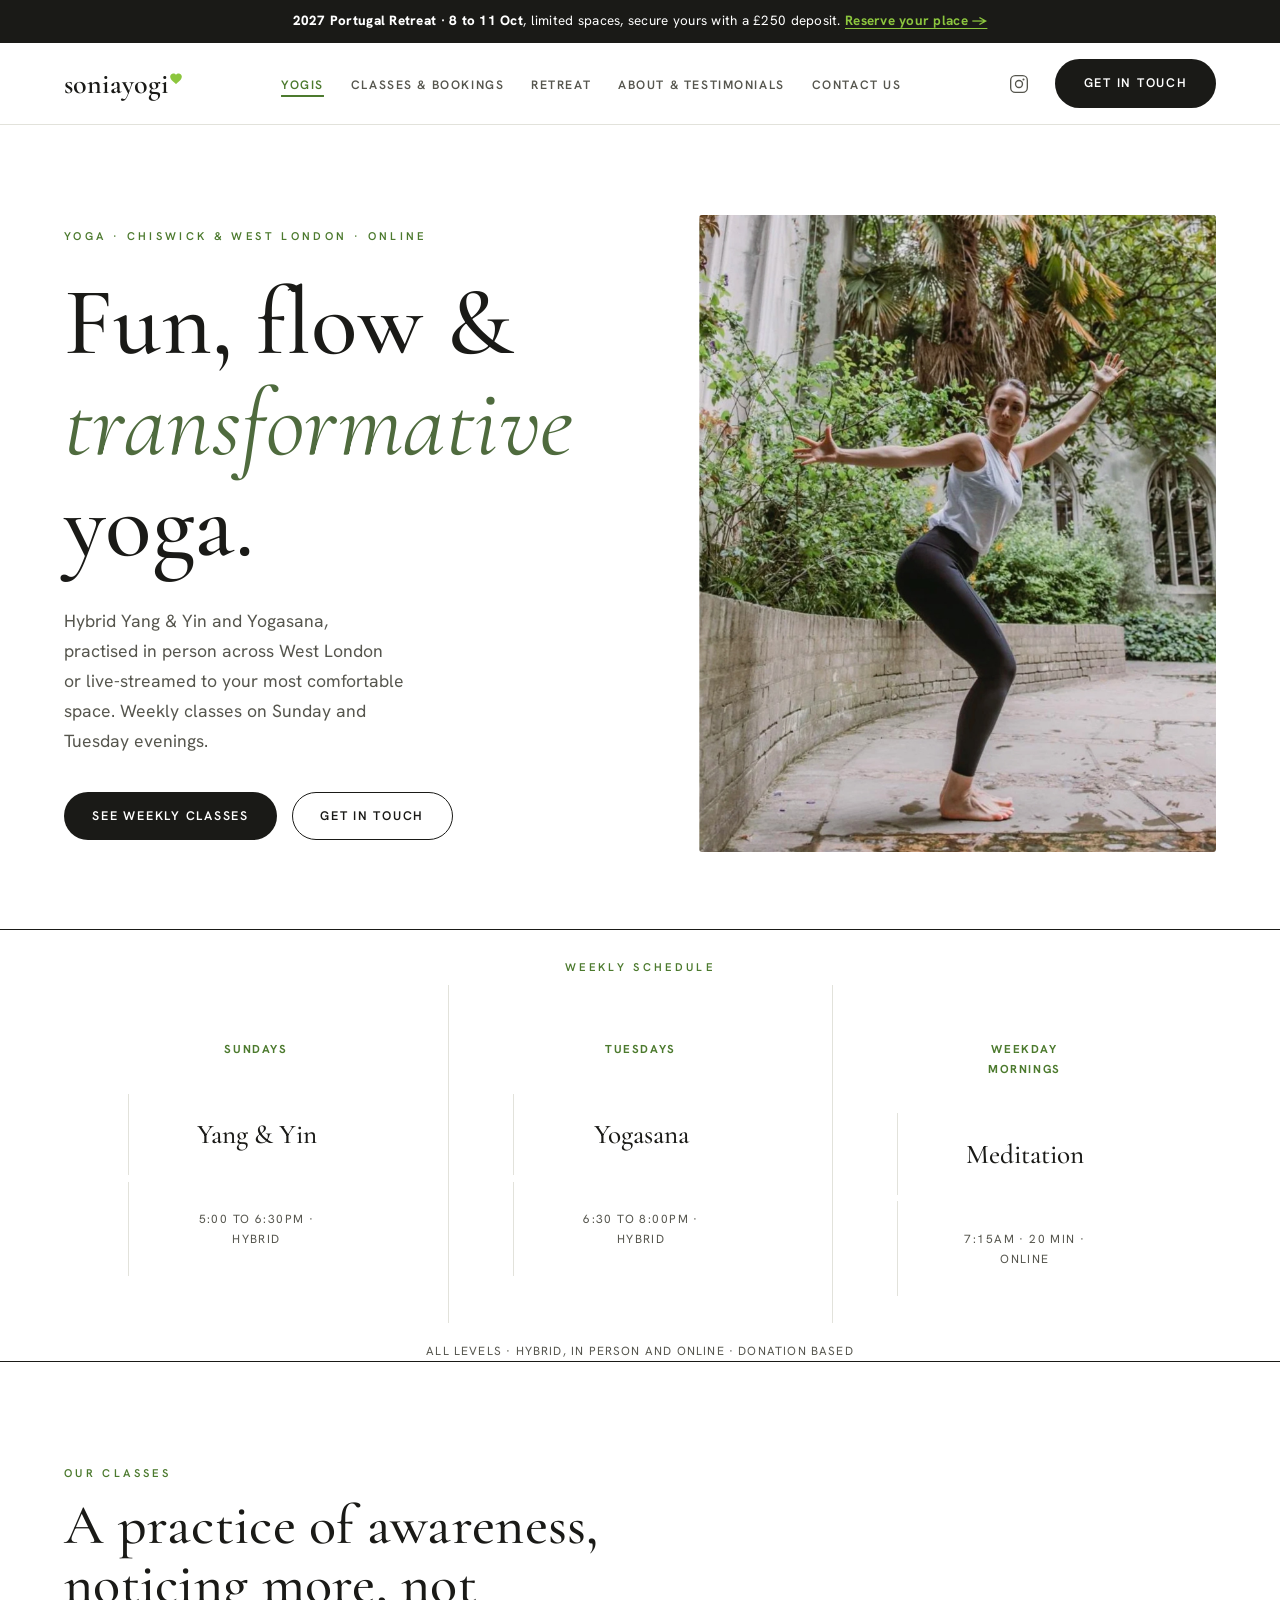
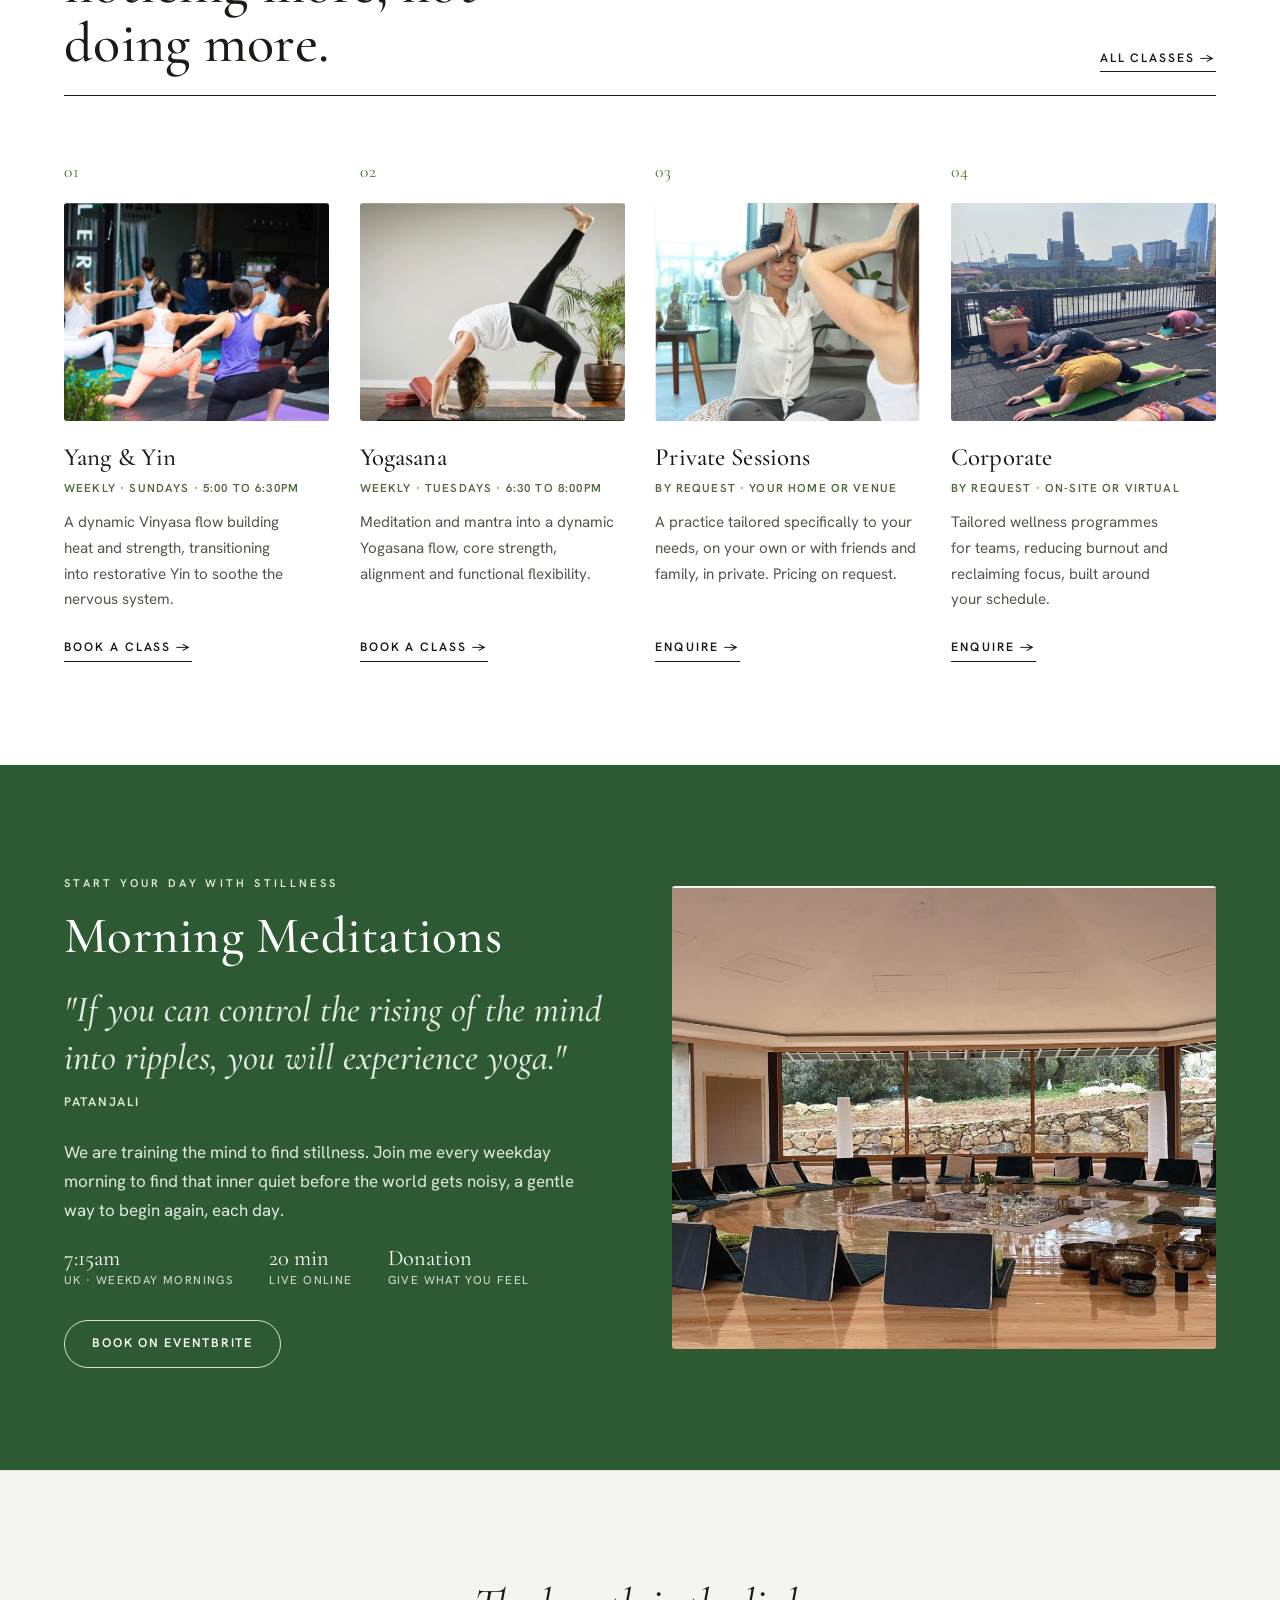
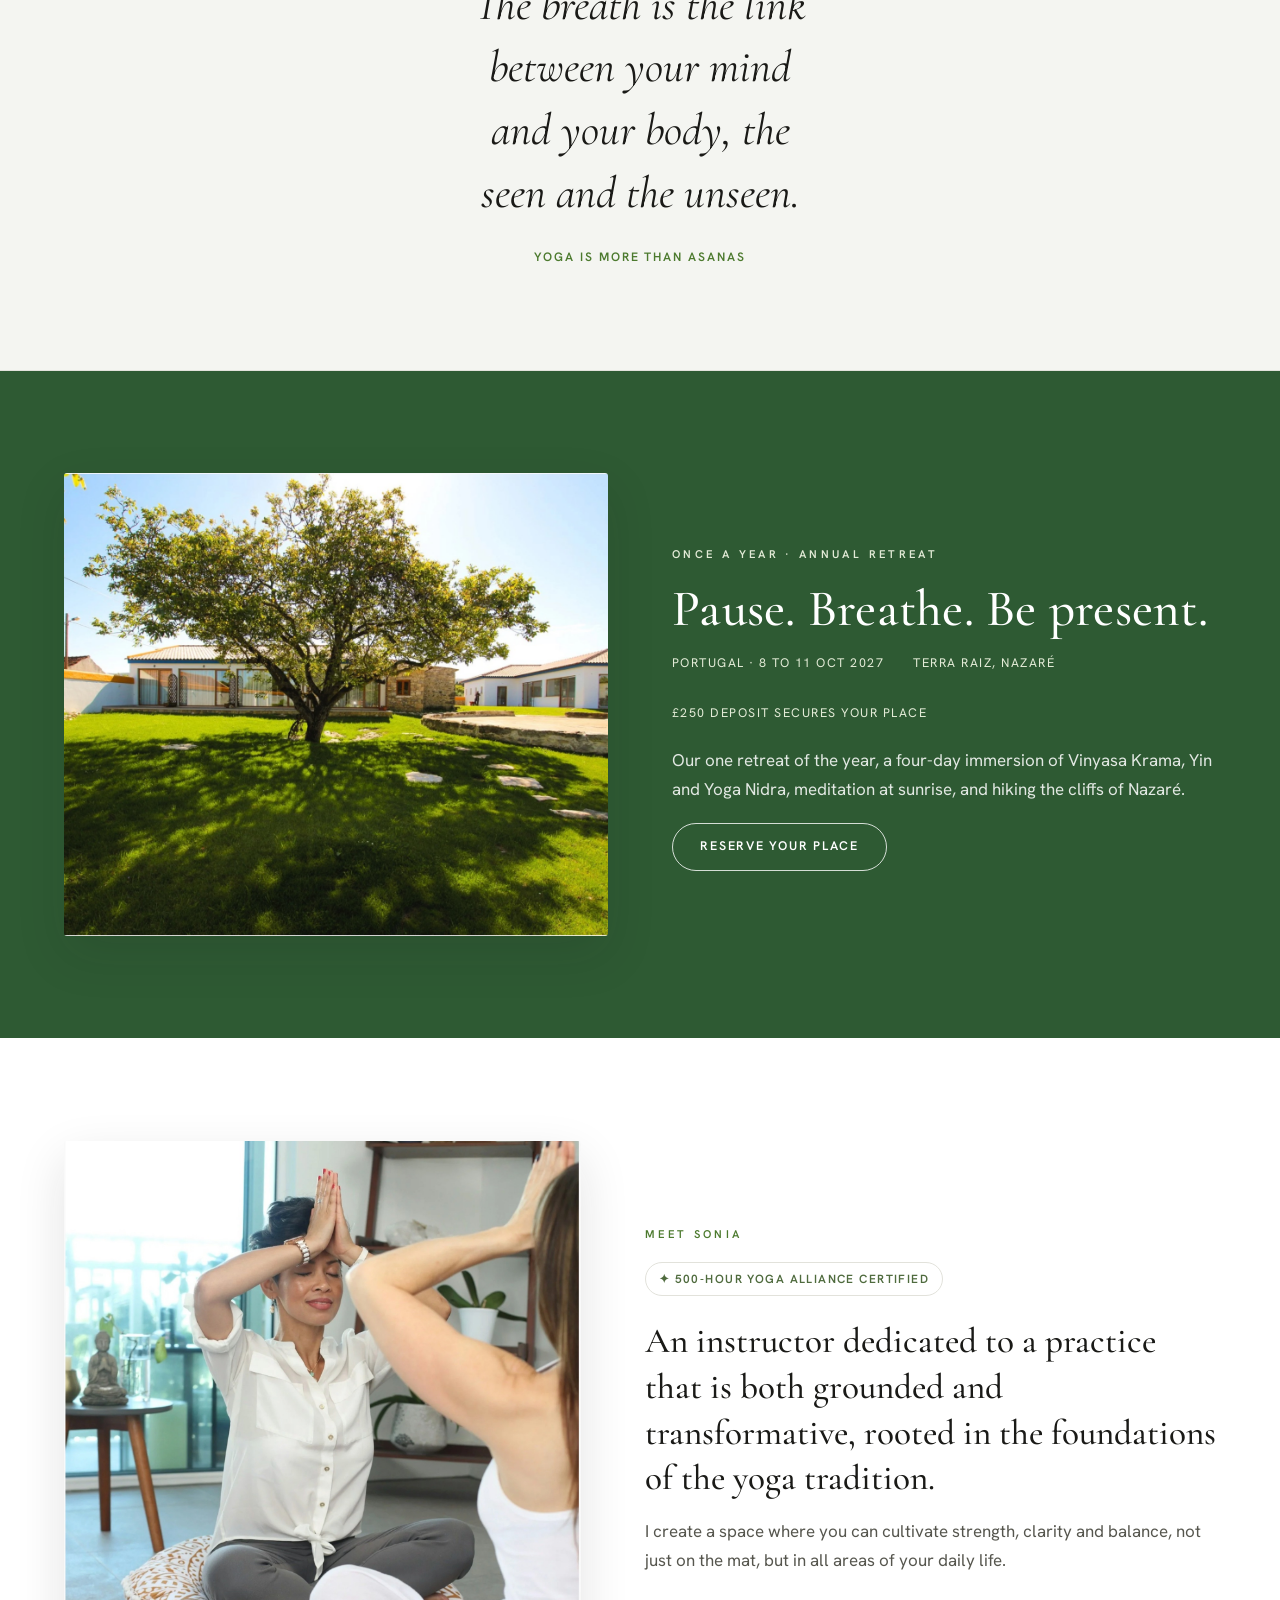
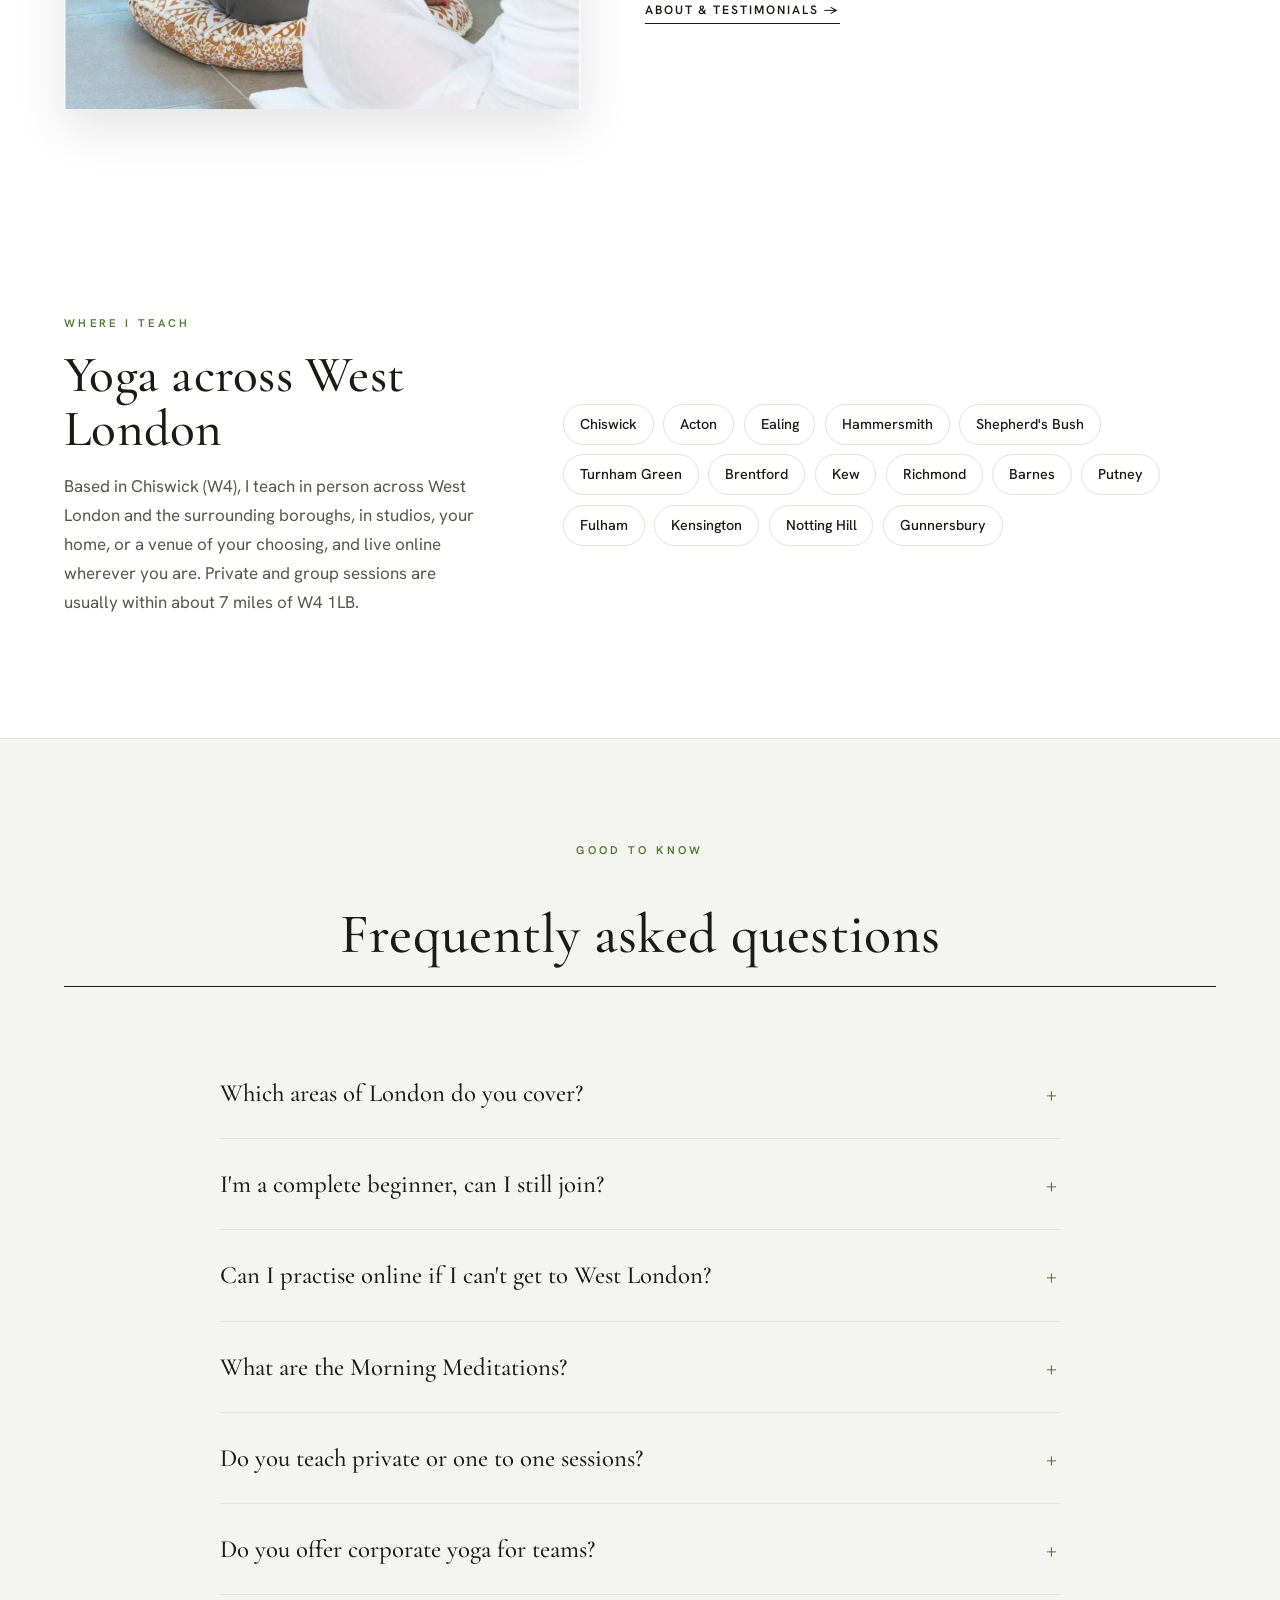
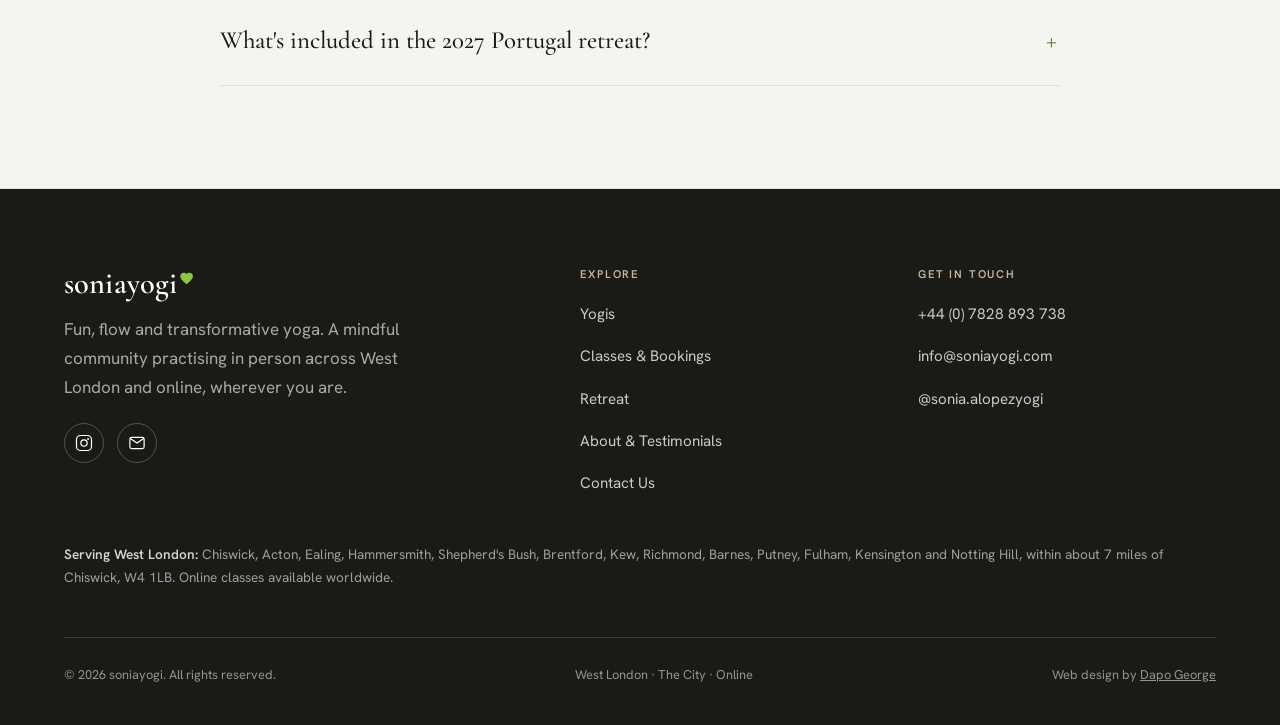
==== index.html @ 48ce2380 "Add files via upload" ====
<!DOCTYPE html>
<html lang="en">
<head>
<meta charset="UTF-8">
<meta name="viewport" content="width=device-width, initial-scale=1">
<!-- Google tag (gtag.js) -->
<script async src="https://www.googletagmanager.com/gtag/js?id=G-P2XMLJMWQG"></script>
<script>
  window.dataLayer = window.dataLayer || [];
  function gtag(){dataLayer.push(arguments);}
  gtag('js', new Date());
  gtag('config', 'G-P2XMLJMWQG');
</script>

<title>Yoga in Chiswick &amp; West London | Classes, Meditation &amp; Retreats, soniayogi</title>
<meta name="description" content="Book hybrid yoga with Sonia, a 500-hour Yoga Alliance certified teacher in West London &amp; online. Yang & Yin, Yogasana, daily morning meditation, private one to one classes, corporate wellness, and the 2027 Portugal retreat. All levels.">
<meta name="keywords" content="yoga West London, online yoga classes, yin yang yoga, vinyasa, yogasana, morning meditation, private yoga classes, one to one yoga, corporate yoga London, yoga retreat Portugal 2027, 500 hour yoga alliance teacher, hybrid yoga">
<meta name="author" content="Sonia · soniayogi">
<meta name="robots" content="index, follow, max-image-preview:large">
<link rel="canonical" href="https://soniayogi.com/">
<meta name="geo.region" content="GB-LND">
<meta name="geo.placename" content="Chiswick, West London">
<meta name="geo.position" content="51.4912;-0.2554">
<meta name="ICBM" content="51.4912, -0.2554">

<meta property="og:type" content="website">
<meta property="og:site_name" content="soniayogi">
<meta property="og:title" content="Yoga in West London & Online | Classes, Meditation & Retreats, soniayogi">
<meta property="og:description" content="Hybrid yoga, daily morning meditation, corporate wellness, and the 2027 Portugal retreat. Pause · Breathe · Be Present.">
<meta property="og:url" content="https://soniayogi.com/">
<meta property="og:image" content="images/hero-sonia.jpg">
<meta property="og:locale" content="en_GB">
<meta name="twitter:card" content="summary_large_image">
<meta name="twitter:title" content="Yoga in West London & Online, soniayogi">
<meta name="twitter:description" content="Hybrid yoga, daily morning meditation, corporate wellness, and the 2027 Portugal retreat.">
<meta name="twitter:image" content="images/hero-sonia.jpg">

<link rel="preconnect" href="https://fonts.googleapis.com">
<link rel="preconnect" href="https://fonts.gstatic.com" crossorigin>
<link rel="stylesheet" href="assets/haven.css">

<script type="application/ld+json">
{
  "@context": "https://schema.org",
  "@graph": [
    {
      "@type": ["LocalBusiness", "HealthAndBeautyBusiness", "YogaStudio"],
      "@id": "https://soniayogi.com/#business",
      "name": "soniayogi",
      "description": "Fun, flow and transformative yoga. Hybrid Yang & Yin and Yogasana classes, daily morning meditation, corporate wellness, and yoga retreats, in West London and online.",
      "url": "https://soniayogi.com/",
      "email": "info@soniayogi.com",
      "telephone": "+44-7828-893738",
      "image": "images/hero-sonia.jpg",
      "priceRange": "££",
      "currenciesAccepted": "GBP",
      "areaServed": [
        { "@type": "Place", "name": "Chiswick" },
        { "@type": "Place", "name": "Acton" },
        { "@type": "Place", "name": "Ealing" },
        { "@type": "Place", "name": "Hammersmith" },
        { "@type": "Place", "name": "Shepherd's Bush" },
        { "@type": "Place", "name": "Brentford" },
        { "@type": "Place", "name": "Kew" },
        { "@type": "Place", "name": "Richmond" },
        { "@type": "Place", "name": "Barnes" },
        { "@type": "Place", "name": "Putney" },
        { "@type": "Place", "name": "Fulham" },
        { "@type": "Place", "name": "Kensington" },
        { "@type": "Place", "name": "Notting Hill" },
        { "@type": "Place", "name": "West London" },
        { "@type": "Place", "name": "Online / Worldwide" }
      ],
      "address": { "@type": "PostalAddress", "streetAddress": "Chiswick", "addressLocality": "London", "addressRegion": "Greater London", "postalCode": "W4 1LB", "addressCountry": "GB" },
      "geo": { "@type": "GeoCoordinates", "latitude": 51.4912, "longitude": -0.2554 },
      "hasMap": "https://www.google.com/maps/search/?api=1&query=W4+1LB",
      "serviceArea": { "@type": "GeoCircle", "geoMidpoint": { "@type": "GeoCoordinates", "latitude": 51.4912, "longitude": -0.2554 }, "geoRadius": "11000" },
      "openingHoursSpecification": [
        { "@type": "OpeningHoursSpecification", "dayOfWeek": ["Monday","Tuesday","Wednesday","Thursday","Friday"], "opens": "07:15", "closes": "07:35" },
        { "@type": "OpeningHoursSpecification", "dayOfWeek": "Tuesday", "opens": "18:30", "closes": "20:00" },
        { "@type": "OpeningHoursSpecification", "dayOfWeek": "Sunday", "opens": "17:00", "closes": "18:30" }
      ],
      "sameAs": ["https://www.instagram.com/sonia.alopezyogi"],
      "founder": { "@id": "https://soniayogi.com/#sonia" },
      "makesOffer": [
        { "@type": "Offer", "itemOffered": { "@type": "Service", "name": "Yang & Yin Hybrid Yoga Class" } },
        { "@type": "Offer", "itemOffered": { "@type": "Service", "name": "Yogasana Hybrid Yoga Class" } },
        { "@type": "Offer", "itemOffered": { "@type": "Service", "name": "Morning Meditation" } },
        { "@type": "Offer", "itemOffered": { "@type": "Service", "name": "Private One to One Yoga" } },
        { "@type": "Offer", "itemOffered": { "@type": "Service", "name": "Corporate Yoga & Wellness" } }
      ]
    },
    {
      "@type": "Person",
      "@id": "https://soniayogi.com/#sonia",
      "name": "Sonia",
      "jobTitle": "500-hour Yoga Alliance Certified Yoga Teacher",
      "worksFor": { "@id": "https://soniayogi.com/#business" },
      "knowsAbout": ["Vinyasa", "Vinyasa Krama", "Yin Yoga", "Yogasana", "Yoga Nidra", "Meditation", "Pranayama", "Patanjali Yoga Sutras", "Breathwork"],
      "hasCredential": { "@type": "EducationalOccupationalCredential", "credentialCategory": "500-hour Yoga Alliance certification" },
      "areaServed": "West London, City of London & Online",
      "sameAs": ["https://www.instagram.com/sonia.alopezyogi"]
    },
    {
      "@type": "Event",
      "name": "Pause · Breathe · Be Present, 2027 Portugal Yoga Retreat",
      "description": "A 4-day yoga immersion at Terra Raiz, Portugal, near the cliffs of Nazaré, Vinyasa Krama, Yin, Yoga Nidra, meditation, hiking and nourishing meals.",
      "startDate": "2027-10-08",
      "endDate": "2027-10-11",
      "eventAttendanceMode": "https://schema.org/OfflineEventAttendanceMode",
      "eventStatus": "https://schema.org/EventScheduled",
      "image": "images/retreat-patio.jpg",
      "location": { "@type": "Place", "name": "Terra Raiz Retreat Centre", "address": { "@type": "PostalAddress", "addressLocality": "Nazaré", "addressRegion": "Leiria", "addressCountry": "PT" } },
      "organizer": { "@id": "https://soniayogi.com/#business" },
      "offers": { "@type": "Offer", "price": "849.99", "priceCurrency": "GBP", "availability": "https://schema.org/InStock", "url": "https://soniayogi.com/retreat", "validFrom": "2026-01-01" }
    }
  ]
}
</script>
</head>
<body>
<a class="skip-link" href="#main">Skip to content</a>

<!-- ANNOUNCEMENT -->
<div class="announce">
  <strong>2027 Portugal Retreat · 8 to 11 Oct</strong>, limited spaces, secure yours with a £250 deposit. <a href="retreat.html">Reserve your place →</a>
</div>

<!-- HEADER -->
<header class="site-header">
  <nav class="nav" aria-label="Primary">
    <a class="brand" href="index.html">soniayogi<span class="leaf" aria-hidden="true"><svg viewBox="0 0 24 24" fill="currentColor"><path d="M12 21.35l-1.45-1.32C5.4 15.36 2 12.28 2 8.5 2 5.42 4.42 3 7.5 3c1.74 0 3.41.81 4.5 2.09C13.09 3.81 14.76 3 16.5 3 19.58 3 22 5.42 22 8.5c0 3.78-3.4 6.86-8.55 11.54L12 21.35z"/></svg></span></a>
    <ul class="nav-links">
      <li><a href="index.html" class="active" aria-current="page">yogis</a></li>
      <li><a href="classes-bookings.html">classes &amp; bookings</a></li>
      <li><a href="retreat.html">retreat</a></li>
      <li><a href="about-testimonials.html">about &amp; testimonials</a></li>
      <li><a href="contact-us.html">contact us</a></li>
    </ul>
    <div class="nav-cta">
      <a class="ig-link" href="https://www.instagram.com/sonia.alopezyogi" target="_blank" rel="noopener" aria-label="Follow @sonia.alopezyogi on Instagram">
        <svg viewBox="0 0 24 24" fill="none" aria-hidden="true"><rect x="2" y="2" width="20" height="20" rx="5.5" stroke="currentColor" stroke-width="1.6"/><circle cx="12" cy="12" r="4.2" stroke="currentColor" stroke-width="1.6"/><circle cx="17.4" cy="6.6" r="1.25" fill="currentColor"/></svg>
      </a>
      <a class="btn btn-solid" href="contact-us.html">Get in touch</a>
      <button class="nav-toggle" aria-label="Toggle menu"><span></span><span></span><span></span></button>
    </div>
  </nav>
</header>
<main id="main">

<!-- HERO -->
<div class="wrap">
  <div class="hero" data-screen-label="Home Hero">
    <div>
      <span class="label">Yoga · Chiswick &amp; West London · Online</span>
      <h1>Fun, flow &amp;<br><em>transformative</em><br>yoga.</h1>
      <p>Hybrid Yang &amp; Yin and Yogasana, practised in person across West London or live-streamed to your most comfortable space. Weekly classes on Sunday and Tuesday evenings.</p>
      <div class="hero-actions">
        <a href="classes-bookings.html" class="btn btn-solid">See weekly classes</a>
        <a href="contact-us.html" class="btn btn-ghost">Get in touch</a>
      </div>
    </div>
    <div class="hero-img">
      <img fetchpriority="high" decoding="async" src="images/hero-sonia.jpg" alt="Sonia practising yoga outdoors">
    </div>
  </div>
</div>

<!-- WEEKLY SCHEDULE -->
<div class="strip" data-screen-label="Weekly schedule">
  <div class="wrap">
    <p class="strip-cap"><span class="label">Weekly schedule</span></p>
    <div class="strip-grid strip-schedule">
      <div><div class="day">Sundays</div><div class="k">Yang &amp; Yin</div><div class="v">5:00 to 6:30pm · hybrid</div></div>
      <div><div class="day">Tuesdays</div><div class="k">Yogasana</div><div class="v">6:30 to 8:00pm · hybrid</div></div>
      <div><div class="day">Weekday mornings</div><div class="k">Meditation</div><div class="v">7:15am · 20 min · online</div></div>
    </div>
    <p class="strip-foot">All levels · hybrid, in person and online · donation based</p>
  </div>
</div>

<!-- SERVICES -->
<section class="section" id="services"><div class="wrap">
  <div class="sec-head reveal">
    <div>
      <span class="label">Our classes</span>
      <h2>A practice of awareness, noticing more, not doing more.</h2>
    </div>
    <a href="classes-bookings.html" class="link" style="color:var(--ink);">All classes →</a>
  </div>
  <div class="svc">
    <article class="reveal">
      <span class="num">01</span>
      <div class="ph"><img loading="lazy" decoding="async" src="images/yang-yin.jpg" alt="Yang and Yin"></div>
      <h3>Yang &amp; Yin</h3>
      <div class="when">Weekly · Sundays · 5:00 to 6:30pm</div>
      <p>A dynamic Vinyasa flow building heat and strength, transitioning into restorative Yin to soothe the nervous system.</p>
      <a href="classes-bookings.html#yang-yin" class="link" aria-label="Book a Yang and Yin class">Book a class →</a>
    </article>
    <article class="reveal">
      <span class="num">02</span>
      <div class="ph"><img loading="lazy" decoding="async" src="images/yogasana.jpg" alt="Yogasana"></div>
      <h3>Yogasana</h3>
      <div class="when">Weekly · Tuesdays · 6:30 to 8:00pm</div>
      <p>Meditation and mantra into a dynamic Yogasana flow, core strength, alignment and functional flexibility.</p>
      <a href="classes-bookings.html#yogasana" class="link" aria-label="Book a Yogasana class">Book a class →</a>
    </article>
    <article class="reveal">
      <span class="num">03</span>
      <div class="ph"><img loading="lazy" decoding="async" src="images/meditation-sonia.jpg" alt="Private one to one yoga"></div>
      <h3>Private Sessions</h3>
      <div class="when">By request · your home or venue</div>
      <p>A practice tailored specifically to your needs, on your own or with friends and family, in private. Pricing on request.</p>
      <a href="classes-bookings.html#private" class="link" aria-label="Enquire about private sessions">Enquire →</a>
    </article>
    <article class="reveal">
      <span class="num">04</span>
      <div class="ph"><img loading="lazy" decoding="async" src="images/corporate.jpg" alt="Corporate yoga"></div>
      <h3>Corporate</h3>
      <div class="when">By request · on-site or virtual</div>
      <p>Tailored wellness programmes for teams, reducing burnout and reclaiming focus, built around your schedule.</p>
      <a href="classes-bookings.html#corporate" class="link" aria-label="Enquire about corporate yoga">Enquire →</a>
    </article>
  </div>
</div></section>

<!-- MORNING MEDITATION BAND -->
<section class="section band-sage" id="meditation" data-screen-label="Morning Meditation"><div class="wrap">
  <div class="stillness">
    <div class="stillness-body reveal">
      <span class="label">Start your day with stillness</span>
      <h2 style="font-size:clamp(2rem,4.5vw,3.2rem);margin:.9rem 0 1.4rem;">Morning Meditations</h2>
      <p class="quote-lg">"If you can control the rising of the mind into ripples, you will experience yoga."</p>
      <div class="quote-attr">Patanjali</div>
      <p>We are training the mind to find stillness. Join me every weekday morning to find that inner quiet before the world gets noisy, a gentle way to begin again, each day.</p>
      <div class="stillness-meta">
        <div><div class="k">7:15am</div><div class="v">UK · weekday mornings</div></div>
        <div><div class="k">20 min</div><div class="v">Live online</div></div>
        <div><div class="k">Donation</div><div class="v">Give what you feel</div></div>
      </div>
      <a href="https://www.eventbrite.com/e/1991837266884?aff=oddtdtcreator" target="_blank" rel="noopener" class="btn btn-light">Book on Eventbrite</a>
    </div>
    <div class="stillness-img reveal">
      <img loading="lazy" decoding="async" src="images/meditation-hall.jpg" alt="A calm space for morning meditation">
    </div>
  </div>
</div></section>

<!-- BREATH PULL QUOTE -->
<section class="section band-panel"><div class="wrap">
  <div class="pullquote reveal">
    <blockquote>The breath is the link between your mind and your body, the seen and the unseen.</blockquote>
    <span class="by">Yoga is more than asanas</span>
  </div>
</div></section>

<!-- RETREAT -->
<section class="section band-sage" id="retreat" data-screen-label="Retreat"><div class="wrap">
  <div class="retreat-feature">
    <div class="retreat-feature-media reveal"><img loading="lazy" decoding="async" src="images/retreat.jpg" alt="The Portugal retreat landscape near Nazaré"></div>
    <div class="retreat-feature-body reveal">
      <span class="label">Once a year · annual retreat</span>
      <h2>Pause. Breathe. Be present.</h2>
      <div class="meta"><span>Portugal · 8 to 11 Oct 2027</span><span>Terra Raiz, Nazaré</span><span>£250 deposit secures your place</span></div>
      <p>Our one retreat of the year, a four-day immersion of Vinyasa Krama, Yin and Yoga Nidra, meditation at sunrise, and hiking the cliffs of Nazaré.</p>
      <a href="retreat.html" class="btn btn-light">Reserve your place</a>
    </div>
  </div>
</div></section>

<!-- ABOUT TEASER -->
<section class="section" id="about"><div class="wrap">
  <div class="about">
    <div class="about-img reveal"><img loading="lazy" decoding="async" src="images/meditation-sonia.jpg" alt="Sonia"></div>
    <div class="about-body reveal">
      <span class="label" style="display:block;margin-bottom:1.1rem;">Meet Sonia</span>
      <span class="credential">✦ 500-hour Yoga Alliance certified</span>
      <p class="lead">An instructor dedicated to a practice that is both grounded and transformative, rooted in the foundations of the yoga tradition.</p>
      <p>I create a space where you can cultivate strength, clarity and balance, not just on the mat, but in all areas of your daily life.</p>
      <a href="about-testimonials.html" class="link" style="color:var(--ink);">About &amp; testimonials →</a>
    </div>
  </div>
</div></section>

<!-- WHERE I TEACH (LOCAL) -->
<section class="section" id="areas" data-screen-label="Where I teach"><div class="wrap">
  <div class="areas">
    <div class="areas-body reveal">
      <span class="label">Where I teach</span>
      <h2>Yoga across West London</h2>
      <p>Based in Chiswick (W4), I teach in person across West London and the surrounding boroughs, in studios, your home, or a venue of your choosing, and live online wherever you are. Private and group sessions are usually within about 7 miles of W4 1LB.</p>
    </div>
    <ul class="area-tags reveal" aria-label="West London areas served">
      <li>Chiswick</li>
      <li>Acton</li>
      <li>Ealing</li>
      <li>Hammersmith</li>
      <li>Shepherd's Bush</li>
      <li>Turnham Green</li>
      <li>Brentford</li>
      <li>Kew</li>
      <li>Richmond</li>
      <li>Barnes</li>
      <li>Putney</li>
      <li>Fulham</li>
      <li>Kensington</li>
      <li>Notting Hill</li>
      <li>Gunnersbury</li>
    </ul>
  </div>
</div></section>

<!-- FAQ -->
<section class="section band-panel" id="faq" data-screen-label="FAQ"><div class="wrap">
  <div class="sec-head center reveal">
    <span class="label">Good to know</span>
    <h2>Frequently asked questions</h2>
  </div>
  <div class="faq-list">
    <details class="faq reveal"><summary>Which areas of London do you cover?</summary><div class="faq-answer"><p>I'm based in Chiswick, W4, and teach in person across West London, including Acton, Ealing, Hammersmith, Shepherd's Bush, Brentford, Kew, Richmond, Barnes, Putney, Fulham, Kensington and Notting Hill, typically within around 7 miles of W4 1LB. If you're a little further out, just ask. Online classes are open to everyone, anywhere.</p></div></details>
    <details class="faq reveal"><summary>I'm a complete beginner, can I still join?</summary><div class="faq-answer"><p>Absolutely. Every class is suitable for all levels and you don't need to be flexible to start, yoga is what builds flexibility. You'll get clear, kind guidance whether you join in person or online.</p></div></details>
    <details class="faq reveal"><summary>Can I practise online if I can't get to West London?</summary><div class="faq-answer"><p>Yes. Every class runs on a hybrid model, join in person across West London and the City, or via high-quality live stream from your most comfortable spot at home, anywhere in the world.</p></div></details>
    <details class="faq reveal"><summary>What are the Morning Meditations?</summary><div class="faq-answer"><p>A short, live 20-minute meditation every weekday morning at 7:15am UK, training the mind to find stillness before the day begins. Donation-based: give what you feel, whenever you feel. <a href="contact-us.html">Get in touch to join →</a></p></div></details>
    <details class="faq reveal"><summary>Do you teach private or one to one sessions?</summary><div class="faq-answer"><p>Yes. Private yoga sessions are available upon request, one to one or for small groups of friends and family, in person at your home or a venue of your choosing. Whether you are a beginner seeking foundational guidance, working through a specific injury, or deepening an established practice, sessions are tailored to your goals. Reach out via the contact form to discuss your availability and we will create a customised programme. <a href="classes-bookings.html#private">See private sessions →</a></p></div></details>
    <details class="faq reveal"><summary>Do you offer corporate yoga for teams?</summary><div class="faq-answer"><p>I do. Bespoke corporate wellness programmes are tailored to your team's size, schedule and goals, on-site, virtual or hybrid. Start with a complimentary 15-minute discovery call. <a href="classes-bookings.html#corporate">See corporate yoga →</a></p></div></details>
    <details class="faq reveal"><summary>What's included in the 2027 Portugal retreat?</summary><div class="faq-answer"><p>Transport to and from Lisbon airport, eco-luxury accommodation, all meals and snacks, yoga props, and daily practice, meditation, dynamic Yogasana, Vinyasa Krama, Yin and Yoga Nidra, plus free time to hike and explore Nazaré. Flights to Lisbon are not included. Spaces are limited, secure yours with a non-refundable £250 deposit, with the balance payable in instalments and due 8 weeks before the retreat. <a href="retreat.html">Retreat details →</a></p></div></details>
  </div>
</div></section>

<!-- FOOTER -->
</main>
<footer class="site-footer">
  <div class="footer-grid">
    <div class="footer-brand">
      <a class="brand" href="index.html">soniayogi<span class="leaf" aria-hidden="true"><svg viewBox="0 0 24 24" fill="currentColor"><path d="M12 21.35l-1.45-1.32C5.4 15.36 2 12.28 2 8.5 2 5.42 4.42 3 7.5 3c1.74 0 3.41.81 4.5 2.09C13.09 3.81 14.76 3 16.5 3 19.58 3 22 5.42 22 8.5c0 3.78-3.4 6.86-8.55 11.54L12 21.35z"/></svg></span></a>
      <p>Fun, flow and transformative yoga. A mindful community practising in person across West London and online, wherever you are.</p>
      <div class="footer-social">
        <a href="https://www.instagram.com/sonia.alopezyogi" target="_blank" rel="noopener" aria-label="Instagram @sonia.alopezyogi">
          <svg viewBox="0 0 24 24" fill="none" aria-hidden="true"><rect x="2" y="2" width="20" height="20" rx="5.5" stroke="currentColor" stroke-width="1.6"/><circle cx="12" cy="12" r="4.2" stroke="currentColor" stroke-width="1.6"/><circle cx="17.4" cy="6.6" r="1.25" fill="currentColor"/></svg>
        </a>
        <a href="mailto:info@soniayogi.com" aria-label="Email">
          <svg viewBox="0 0 24 24" fill="none" aria-hidden="true"><rect x="2.5" y="4.5" width="19" height="15" rx="2.5" stroke="currentColor" stroke-width="1.6"/><path d="M3 6l9 6 9-6" stroke="currentColor" stroke-width="1.6" fill="none"/></svg>
        </a>
      </div>
    </div>
    <div class="footer-col">
      <h4>Explore</h4>
      <ul>
        <li><a href="index.html">Yogis</a></li>
        <li><a href="classes-bookings.html">Classes &amp; Bookings</a></li>
        <li><a href="retreat.html">Retreat</a></li>
        <li><a href="about-testimonials.html">About &amp; Testimonials</a></li>
        <li><a href="contact-us.html">Contact Us</a></li>
      </ul>
    </div>
    <div class="footer-col">
      <h4>Get in touch</h4>
      <ul>
        <li><a href="tel:+447828893738">+44 (0) 7828 893 738</a></li>
        <li><a href="mailto:info@soniayogi.com">info@soniayogi.com</a></li>
        <li><a href="https://www.instagram.com/sonia.alopezyogi" target="_blank" rel="noopener">@sonia.alopezyogi</a></li>
      </ul>
    </div>
  </div>
  <div class="footer-areas">
    <strong>Serving West London:</strong> Chiswick, Acton, Ealing, Hammersmith, Shepherd's Bush, Brentford, Kew, Richmond, Barnes, Putney, Fulham, Kensington and Notting Hill, within about 7 miles of Chiswick, W4 1LB. Online classes available worldwide.
  </div>
  <div class="footer-bottom">
    <span>© 2026 soniayogi. All rights reserved.</span>
    <span>West London · The City · Online</span>
    <span>Web design by <a href="https://dapogeorge.com" target="_blank" rel="noopener">Dapo George</a></span>
  </div>
</footer>

<script src="assets/site.js"></script>
<script type="application/ld+json">
{
  "@context": "https://schema.org",
  "@type": "FAQPage",
  "mainEntity": [
    { "@type": "Question", "name": "Which areas of London do you cover?", "acceptedAnswer": { "@type": "Answer", "text": "Based in Chiswick, W4, I teach in person across West London including Acton, Ealing, Hammersmith, Shepherd's Bush, Brentford, Kew, Richmond, Barnes, Putney, Fulham, Kensington and Notting Hill, typically within around 7 miles of W4 1LB. Online classes are open to everyone, anywhere." } },
    { "@type": "Question", "name": "I'm a complete beginner, can I still join?", "acceptedAnswer": { "@type": "Answer", "text": "Absolutely. Every class is suitable for all levels and you don't need to be flexible to start, yoga is what builds flexibility. You'll get clear, kind guidance whether you join in person or online." } },
    { "@type": "Question", "name": "Can I practise online if I can't get to West London?", "acceptedAnswer": { "@type": "Answer", "text": "Yes. Every class runs on a hybrid model, join in person across West London and the City, or via high-quality live stream from home, anywhere in the world." } },
    { "@type": "Question", "name": "What are the Morning Meditations?", "acceptedAnswer": { "@type": "Answer", "text": "A short, live 20-minute meditation every weekday morning at 7:15am UK, training the mind to find stillness before the day begins. Donation-based: give what you feel." } },
    { "@type": "Question", "name": "Do you teach corporate or private sessions?", "acceptedAnswer": { "@type": "Answer", "text": "Yes. Bespoke corporate wellness programmes are tailored to your team's size, schedule and goals, on-site, virtual or hybrid. Start with a complimentary 15-minute discovery call." } },
    { "@type": "Question", "name": "What's included in the 2027 Portugal retreat?", "acceptedAnswer": { "@type": "Answer", "text": "Transport to and from Lisbon airport, eco-luxury accommodation, all meals and snacks, yoga props, and daily practice, meditation, dynamic Yogasana, Vinyasa Krama, Yin and Yoga Nidra, plus free time to hike and explore Nazaré. Flights to Lisbon are not included. Spaces are limited, secure yours with a non-refundable £250 deposit, with the balance payable in instalments and due 8 weeks before the retreat." } }
  ]
}
</script>
</body>
</html>
---- assets/haven.css ----
/* ============================================================
   soniayogi — Haven design system
   White canvas + dark hairline accents + green-heart brand
   ============================================================ */

@import url('https://fonts.googleapis.com/css2?family=Cormorant+Garamond:ital,wght@0,400;0,500;0,600;1,400;1,500&family=Hanken+Grotesk:wght@300;400;500;600;700&display=swap');

:root{
  --bg:#FFFFFF; --panel:#F4F5F1; --panel-2:#ECEEE6; --ink:#1A1A17; --soft:#56564E; --line:#E2E2DB; --rule:#1A1A17;
  --sage:#8C9A7E; --sage-deep:#4F6B3E; --green:#4C7A2E; --clay:#4C7A2E; --clay-deep:#3A6122; --clay-bright:#8CC63E; --green-bright:#8CC63E; --green-deep:#2E5A33; --white:#fff;
  --on-sage:#E3EBD7;
  --display:'Cormorant Garamond',Georgia,serif;
  --body:'Hanken Grotesk',-apple-system,BlinkMacSystemFont,sans-serif;
  --maxw:1280px;
  --gutter:clamp(1.4rem,5vw,5.5rem);
  --shadow:0 18px 50px rgba(26,26,23,.12);
}

*{box-sizing:border-box;}
html{scroll-behavior:smooth;}
body{margin:0;font-family:var(--body);color:var(--ink);background:var(--bg);font-size:17px;line-height:1.7;font-weight:400;-webkit-font-smoothing:antialiased;text-rendering:optimizeLegibility;}
img{display:block;max-width:100%;}
a{color:inherit;}
h1,h2,h3,h4{font-family:var(--display);font-weight:500;margin:0;line-height:1.05;letter-spacing:0.005em;}
p{margin:0 0 1.1em;text-wrap:pretty;}

.label{font-family:var(--body);text-transform:uppercase;letter-spacing:0.3em;font-size:0.7rem;font-weight:600;color:var(--clay);}
.wrap{max-width:var(--maxw);margin:0 auto;padding-inline:var(--gutter);}
.section{padding-block:clamp(4rem,8vw,7rem);}

.link{font-family:var(--body);font-size:0.76rem;letter-spacing:0.16em;text-transform:uppercase;font-weight:600;text-decoration:none;border-bottom:1px solid currentColor;padding-bottom:4px;transition:.25s;display:inline-block;}
.link:hover{color:var(--clay);}

.btn{display:inline-block;font-family:var(--body);font-weight:600;font-size:0.78rem;letter-spacing:0.14em;text-transform:uppercase;text-decoration:none;padding:1em 2.2em;border-radius:999px;transition:.25s;border:1.5px solid transparent;white-space:nowrap;cursor:pointer;}
.btn-solid{background:var(--ink);color:var(--white);}
.btn-solid:hover{background:var(--green);transform:translateY(-2px);}
.btn-clay{background:var(--green);color:var(--white);}
.btn-clay:hover{background:var(--clay-deep);transform:translateY(-2px);}
.btn-ghost{border-color:var(--ink);color:var(--ink);}
.btn-ghost:hover{background:var(--ink);color:var(--white);}
.btn-light{background:transparent;border-color:rgba(255,255,255,.8);color:#fff;}
.btn-light:hover{background:#fff;color:var(--ink);}

/* ---------- announcement ---------- */
.announce{background:var(--ink);color:#fff;text-align:center;font-size:0.84rem;letter-spacing:0.02em;padding:0.62rem var(--gutter);}
.announce a{color:var(--green-bright);font-weight:700;text-decoration:underline;text-underline-offset:3px;}
.announce a:hover{color:#fff;}
.announce strong{font-weight:800;}

/* ---------- header ---------- */
.site-header{position:sticky;top:0;z-index:50;background:rgba(255,255,255,.9);backdrop-filter:blur(12px);border-bottom:1px solid var(--line);}
.nav{display:flex;align-items:center;justify-content:space-between;gap:1.5rem;padding:1.05rem var(--gutter);max-width:var(--maxw);margin:0 auto;}
.brand{display:inline-flex;align-items:flex-start;gap:.04em;font-family:var(--display);font-weight:600;font-size:1.75rem;letter-spacing:0.005em;text-decoration:none;color:var(--ink);line-height:1;white-space:nowrap;}
.brand .leaf{width:.5em;height:.5em;color:var(--green-bright);transform:translateY(.06em);flex:none;}
.brand .leaf svg{display:block;width:100%;height:100%;}
.nav-links{display:flex;gap:clamp(1rem,2.1vw,2.1rem);list-style:none;margin:0;padding:0;align-items:center;}
.nav-links a{text-decoration:none;font-size:0.76rem;letter-spacing:0.13em;text-transform:uppercase;font-weight:600;color:var(--soft);transition:.2s;white-space:nowrap;}
.nav-links a:hover,.nav-links a.active{color:var(--clay);}
.nav-links a.active{text-decoration:underline;text-underline-offset:6px;text-decoration-thickness:1.5px;}
.nav-cta{display:flex;align-items:center;gap:1rem;}
.ig-link{display:inline-flex;align-items:center;justify-content:center;min-width:40px;min-height:40px;color:var(--soft);transition:.2s;}
.ig-link:hover{color:var(--clay);}
.ig-link svg{width:20px;height:20px;display:block;}
.nav-toggle{display:none;background:none;border:none;cursor:pointer;padding:.4rem;flex-direction:column;gap:5px;}
.nav-toggle span{display:block;width:24px;height:2px;background:var(--ink);transition:.3s;}

/* ---------- hero ---------- */
.hero{display:grid;grid-template-columns:1.05fr 0.95fr;gap:clamp(2rem,5vw,5rem);align-items:center;padding:clamp(3rem,7vw,6.5rem) 0 clamp(3rem,6vw,5.5rem);}
.hero .label{display:block;margin-bottom:1.7rem;}
.hero h1{font-size:clamp(3rem,7.5vw,6rem);font-weight:500;}
.hero h1 em{font-style:italic;font-weight:400;color:var(--sage-deep);}
.hero p{max-width:34ch;color:var(--soft);margin:1.9rem 0 2.3rem;font-size:1.1rem;}
.hero-actions{display:flex;gap:.9rem;flex-wrap:wrap;}
.hero-img{aspect-ratio:3/3.7;overflow:hidden;border-radius:3px;}
.hero-img img{width:100%;height:100%;object-fit:cover;}
@media(max-width:860px){.hero{grid-template-columns:1fr;}.hero-img{aspect-ratio:3/2.3;}}

/* page hero (interior) */
.page-hero{padding:clamp(2.6rem,6vw,4.5rem) 0 clamp(1.5rem,3vw,2.5rem);max-width:760px;}
.page-hero .label{display:block;margin-bottom:1rem;}
.page-hero h1{font-size:clamp(2.6rem,6vw,4.4rem);font-weight:500;margin-bottom:1rem;}
.page-hero p{color:var(--soft);font-size:1.12rem;}

/* ---------- meta strip ---------- */
.strip{border-top:1.5px solid var(--rule);border-bottom:1.5px solid var(--rule);}
.strip-grid{display:grid;grid-template-columns:repeat(3,1fr);}
.strip-grid div{padding:1.7rem var(--gutter);border-left:1px solid var(--line);}
.strip-grid div:first-child{border-left:none;}
.strip-grid .k{font-family:var(--display);font-size:1.5rem;font-weight:500;line-height:1;margin-bottom:.35rem;}
.strip-grid .v{font-size:0.74rem;color:var(--soft);text-transform:uppercase;letter-spacing:0.12em;}
.strip-cap{text-align:center;padding:1.3rem 0 .3rem;margin:0;}
.strip-foot{text-align:center;font-size:.74rem;color:var(--soft);letter-spacing:.1em;text-transform:uppercase;padding:1.1rem var(--gutter) 0;margin:0;}
.strip-schedule div{text-align:center;}
.strip-schedule .day{font-family:var(--body);font-size:.72rem;text-transform:uppercase;letter-spacing:.14em;font-weight:700;color:var(--green);margin-bottom:.5rem;}
.strip-schedule .k{font-size:1.7rem;margin-bottom:.4rem;}
@media(max-width:680px){.strip-grid{grid-template-columns:1fr;}.strip-grid div{border-left:none;border-top:1px solid var(--line);}.strip-grid div:first-child{border-top:none;}}

/* ---------- section heads ---------- */
.sec-head{display:flex;justify-content:space-between;align-items:flex-end;gap:2rem;margin-bottom:clamp(2.5rem,5vw,3.8rem);flex-wrap:wrap;border-bottom:1.5px solid var(--rule);padding-bottom:1.4rem;}
.sec-head .label{margin-bottom:.8rem;display:block;}
.sec-head h2{font-size:clamp(2.2rem,5vw,3.5rem);font-weight:500;max-width:20ch;}
.sec-head.center{flex-direction:column;align-items:center;text-align:center;}
.sec-head.center h2{max-width:24ch;}

/* ---------- services (home teasers) ---------- */
.svc{display:grid;grid-template-columns:repeat(4,1fr);gap:clamp(1.4rem,2.4vw,2.4rem);}
.svc article{display:flex;flex-direction:column;}
.svc .num{font-family:var(--display);font-size:1.1rem;color:var(--clay);margin-bottom:1rem;letter-spacing:0.05em;}
.svc .ph{aspect-ratio:4/3.3;overflow:hidden;margin-bottom:1.4rem;border-radius:3px;}
.svc .ph img{width:100%;height:100%;object-fit:cover;transition:transform .7s ease;}
.svc article:hover .ph img{transform:scale(1.04);}
.svc h3{font-size:1.55rem;font-weight:500;margin-bottom:0.5rem;}
.svc .when{font-family:var(--body);font-size:0.72rem;text-transform:uppercase;letter-spacing:0.1em;color:var(--sage-deep);font-weight:600;margin-bottom:0.8rem;}
.svc p{font-size:0.95rem;color:var(--soft);margin-bottom:1.3rem;}
.svc .link{margin-top:auto;align-self:flex-start;color:var(--ink);}
@media(max-width:980px){.svc{grid-template-columns:repeat(2,1fr);gap:2.4rem;}}
@media(max-width:560px){.svc{grid-template-columns:1fr;gap:2.6rem;}}

/* ---------- class detail rows (classes page) ---------- */
.classes{display:grid;gap:clamp(2.5rem,5vw,4.5rem);}
.class-row{display:grid;grid-template-columns:0.95fr 1.05fr;gap:clamp(2rem,4vw,4rem);align-items:center;}
.class-row.reverse .class-media{order:2;}
.class-media{aspect-ratio:4/3.2;overflow:hidden;border-radius:3px;box-shadow:var(--shadow);}
.class-media img{width:100%;height:100%;object-fit:cover;}
.class-body .num{font-family:var(--display);font-size:1.1rem;color:var(--clay);margin-bottom:.7rem;}
.class-body h3{font-size:clamp(1.9rem,3.5vw,2.7rem);font-weight:500;margin-bottom:.5rem;}
.class-body .when{font-family:var(--body);font-size:.76rem;text-transform:uppercase;letter-spacing:.12em;color:var(--sage-deep);font-weight:600;margin-bottom:1.1rem;}
.class-body p{color:var(--soft);}
.class-body .tags{display:flex;flex-wrap:wrap;gap:.5rem;margin:0 0 1.4rem;}
.class-body .tag{font-size:.68rem;letter-spacing:.08em;text-transform:uppercase;font-weight:600;color:var(--sage-deep);border:1px solid var(--line);padding:.34em .85em;border-radius:999px;}
@media(max-width:820px){.class-row{grid-template-columns:1fr;}.class-row.reverse .class-media{order:0;}}

/* ---------- stillness / meditation band ---------- */
.band-panel{background:var(--panel);border-block:1px solid var(--line);}
.band-sage{background:var(--green-deep);color:#fff;}
.band-sage .label{color:var(--on-sage);}
.band-sage .soft,.band-sage p{color:rgba(255,255,255,.86);}
.stillness{display:grid;grid-template-columns:1fr 1fr;gap:clamp(2rem,5vw,5rem);align-items:center;}
.stillness-body .quote-lg{font-family:var(--display);font-style:italic;font-size:clamp(1.7rem,3vw,2.3rem);line-height:1.3;font-weight:500;margin:0 0 .6rem;}
.stillness-body .quote-attr{font-size:.78rem;letter-spacing:.14em;text-transform:uppercase;color:var(--on-sage);font-weight:600;margin-bottom:1.6rem;}
.stillness-meta{display:flex;gap:2.2rem;flex-wrap:wrap;margin:1.4rem 0 1.9rem;}
.stillness-meta .k{font-family:var(--display);font-size:1.4rem;line-height:1;}
.stillness-meta .v{font-size:.72rem;text-transform:uppercase;letter-spacing:.12em;opacity:.8;}
.stillness-img{aspect-ratio:4/3.4;overflow:hidden;border-radius:3px;}
.stillness-img img{width:100%;height:100%;object-fit:cover;}
@media(max-width:820px){.stillness{grid-template-columns:1fr;}.stillness-img{order:-1;}}

/* ---------- philosophy / 8 limbs ---------- */
.limbs{display:grid;grid-template-columns:repeat(4,1fr);gap:1px;background:var(--line);border:1px solid var(--line);border-radius:3px;overflow:hidden;}
.limb{background:var(--bg);padding:clamp(1.4rem,2.5vw,2rem);min-height:170px;display:flex;flex-direction:column;}
.limb .num{font-family:var(--display);font-size:1.3rem;color:var(--clay);margin-bottom:.7rem;}
.limb h4{font-size:1.45rem;font-weight:500;margin-bottom:.25rem;}
.limb .sans{font-size:.74rem;text-transform:uppercase;letter-spacing:.1em;color:var(--sage-deep);font-weight:600;margin-bottom:.5rem;}
.limb p{font-size:.9rem;color:var(--soft);margin:0;line-height:1.55;}
@media(max-width:880px){.limbs{grid-template-columns:repeat(2,1fr);}}
@media(max-width:480px){.limbs{grid-template-columns:1fr;}}

/* ---------- breath pull quote ---------- */
.pullquote{text-align:center;max-width:27rem;margin:0 auto;}
.pullquote blockquote{font-family:var(--display);font-style:italic;font-weight:400;font-size:clamp(2rem,3.6vw,2.8rem);line-height:1.4;margin:0;text-wrap:balance;}
.pullquote .by{display:block;margin-top:1.4rem;font-family:var(--body);font-size:.76rem;letter-spacing:.16em;text-transform:uppercase;color:var(--clay);font-weight:600;font-style:normal;}

/* ---------- retreat full-bleed ---------- */
.retreat{position:relative;}
.retreat-img{aspect-ratio:16/8;overflow:hidden;}
.retreat-img img{width:100%;height:100%;object-fit:cover;}
.retreat::after{content:'';position:absolute;inset:0;background:linear-gradient(100deg,rgba(40,36,27,.78),rgba(40,36,27,.34));}
.retreat-body{position:absolute;inset:0;z-index:2;display:flex;flex-direction:column;justify-content:center;color:#fff;padding:var(--gutter);}
.retreat-body .label{color:#EBD9C4;}
.retreat-body h2{font-size:clamp(2.3rem,5.5vw,4rem);font-weight:500;margin:1.1rem 0;max-width:16ch;}
.retreat-body p{max-width:46ch;color:rgba(255,255,255,.92);}
.retreat-body .meta{display:flex;gap:2.4rem;flex-wrap:wrap;margin:.4rem 0 1.9rem;font-size:.78rem;text-transform:uppercase;letter-spacing:.13em;}

/* retreat feature (contained, home) */
.retreat-feature{display:grid;grid-template-columns:1fr 1fr;gap:clamp(2rem,5vw,4.5rem);align-items:center;}
.retreat-feature-media{aspect-ratio:4/3.4;overflow:hidden;border-radius:3px;box-shadow:var(--shadow);}
.retreat-feature-media img{width:100%;height:100%;object-fit:cover;}
.retreat-feature .meta{display:flex;gap:1.8rem;flex-wrap:wrap;margin:.3rem 0 1.4rem;font-size:.78rem;text-transform:uppercase;letter-spacing:.12em;color:var(--on-sage);}
.retreat-feature h2{font-size:clamp(2rem,4.5vw,3.2rem);margin:1rem 0;}
@media(max-width:820px){.retreat-feature{grid-template-columns:1fr;}.retreat-feature-media{order:-1;}}

/* retreat detail (classes page) */
.retreat-detail{display:grid;grid-template-columns:1.05fr .95fr;gap:clamp(2rem,5vw,4.5rem);align-items:center;}
.retreat-detail .media{aspect-ratio:4/4.2;overflow:hidden;border-radius:3px;box-shadow:var(--shadow);}
.retreat-detail .media img{width:100%;height:100%;object-fit:cover;}
.price-row{display:flex;align-items:baseline;gap:.8rem;margin:.4rem 0 1.2rem;}
.price-now{font-family:var(--display);font-size:2.6rem;font-weight:600;}
.price-was{text-decoration:line-through;opacity:.55;font-size:1.1rem;}
.spots-badge{display:inline-block;background:var(--clay);color:#fff;font-weight:700;font-size:.74rem;letter-spacing:.1em;text-transform:uppercase;padding:.5em 1.1em;border-radius:999px;margin-bottom:1.1rem;}
.day-list{list-style:none;padding:0;margin:1.3rem 0;}
.day-list li{padding:.7rem 0;border-bottom:1px solid var(--line);display:grid;grid-template-columns:130px 1fr;gap:.8rem;font-size:.96rem;}
.day-list .time{font-weight:700;color:var(--sage-deep);}
@media(max-width:820px){.retreat-detail{grid-template-columns:1fr;}.day-list li{grid-template-columns:1fr;gap:.1rem;}}

/* ---------- about ---------- */
.about{display:grid;grid-template-columns:0.95fr 1.05fr;gap:clamp(2rem,5vw,5rem);align-items:center;}
.about-img{aspect-ratio:4/4.4;overflow:hidden;border-radius:3px;box-shadow:var(--shadow);}
.about-img img{width:100%;height:100%;object-fit:cover;}
.about-body .lead{font-family:var(--display);font-size:clamp(1.6rem,3vw,2.2rem);font-weight:500;line-height:1.3;color:var(--ink);margin-bottom:1rem;}
.about-body p{color:var(--soft);}
.about-body .credential{display:inline-flex;align-items:center;gap:.6rem;font-family:var(--body);font-size:.74rem;letter-spacing:.12em;text-transform:uppercase;font-weight:600;color:var(--sage-deep);border:1px solid var(--line);border-radius:999px;padding:.5em 1.1em;margin-bottom:1.4rem;}
@media(max-width:860px){.about{grid-template-columns:1fr;}.about-img{aspect-ratio:4/3.2;}}

/* ---------- testimonials ---------- */
.quotes{columns:2;column-gap:2.2rem;}
.quote{break-inside:avoid;background:var(--white);border:1px solid var(--line);border-radius:4px;padding:2rem 2.1rem;margin-bottom:2.2rem;}
.quote p{font-family:var(--display);font-style:italic;font-size:1.35rem;line-height:1.4;color:var(--ink);margin-bottom:1rem;}
.quote cite{font-style:normal;font-weight:600;font-size:.74rem;letter-spacing:.12em;text-transform:uppercase;color:var(--clay);}
@media(max-width:760px){.quotes{columns:1;}}

/* ---------- faq ---------- */
.faq-list{max-width:840px;margin:0 auto;}
.faq{border-bottom:1px solid var(--line);}
.faq summary{cursor:pointer;list-style:none;padding:1.5rem 2.4rem 1.5rem 0;font-family:var(--display);font-size:1.55rem;font-weight:500;position:relative;transition:color .2s;}
.faq summary::-webkit-details-marker{display:none;}
.faq summary::after{content:'+';position:absolute;right:.2rem;top:50%;transform:translateY(-50%);font-size:1.7rem;font-weight:300;color:var(--clay);}
.faq[open] summary::after{content:'\2013';}
.faq summary:hover{color:var(--clay);}
.faq-answer{padding:0 0 1.6rem;color:var(--soft);}
.faq-answer p{margin:0;}

/* ---------- contact ---------- */
.contact-grid{display:grid;grid-template-columns:0.9fr 1.1fr;gap:clamp(2rem,5vw,4.5rem);}
.contact-line{display:flex;gap:.8rem;align-items:baseline;margin-bottom:1rem;font-size:1.05rem;}
.contact-line .lbl{font-family:var(--body);font-weight:600;color:var(--sage-deep);min-width:90px;text-transform:uppercase;letter-spacing:.1em;font-size:.74rem;}
.contact-line a{color:var(--clay);text-decoration:none;font-weight:600;}
.contact-line a:hover{text-decoration:underline;}
form.contact-form{display:grid;gap:1.1rem;}
.field{display:grid;gap:.4rem;}
.field label{font-size:.72rem;font-weight:600;letter-spacing:.1em;text-transform:uppercase;color:var(--soft);}
.field input,.field textarea{font-family:var(--body);font-size:1rem;padding:.85em 1em;border:1px solid var(--line);border-radius:3px;background:var(--white);color:var(--ink);transition:border-color .25s;}
.field input:focus,.field textarea:focus{outline:none;border-color:var(--sage);}
.field textarea{resize:vertical;min-height:130px;}

/* ---------- footer ---------- */
.site-footer{background:var(--ink);color:var(--bg);padding:clamp(3.5rem,7vw,5rem) var(--gutter) 2.5rem;}
.footer-grid{max-width:var(--maxw);margin:0 auto;display:grid;grid-template-columns:1.6fr 1fr 1fr;gap:2.5rem;}
.footer-brand .brand{color:#fff;font-size:1.9rem;}
.footer-brand .brand .leaf{color:var(--green-bright);}
.footer-brand p{color:rgba(250,246,236,.65);max-width:34ch;margin-top:.8rem;}
.footer-social{display:flex;gap:.8rem;margin-top:1.3rem;}
.footer-social a{display:inline-flex;align-items:center;justify-content:center;width:40px;height:40px;border:1px solid rgba(250,246,236,.25);border-radius:999px;color:var(--bg);transition:.25s;}
.footer-social a:hover{background:var(--clay);border-color:var(--clay);}
.footer-social svg{width:18px;height:18px;}
.footer-col h4{font-family:var(--body);font-size:.7rem;letter-spacing:.16em;text-transform:uppercase;color:#C9B79E;margin:0 0 1.1rem;font-weight:600;}
.footer-col ul{list-style:none;padding:0;margin:0;}
.footer-col li{margin-bottom:.7rem;}
.footer-col a{text-decoration:none;color:rgba(250,246,236,.8);font-size:.95rem;transition:.2s;}
.footer-col a:hover{color:var(--clay);}
.footer-bottom{max-width:var(--maxw);margin:3rem auto 0;padding-top:1.6rem;border-top:1px solid rgba(250,246,236,.15);display:flex;justify-content:space-between;gap:1rem;flex-wrap:wrap;font-size:.8rem;color:rgba(250,246,236,.55);}
@media(max-width:680px){.footer-grid{grid-template-columns:1fr 1fr;}.footer-brand{grid-column:1/-1;}}

/* ---------- accessibility (WCAG 2.2) ---------- */
.visually-hidden{position:absolute!important;width:1px;height:1px;padding:0;margin:-1px;overflow:hidden;clip:rect(0,0,0,0);white-space:nowrap;border:0;}
html{scroll-padding-top:108px;} /* focus & anchors not obscured by sticky header (2.4.11) */
.skip-link{position:absolute;left:12px;top:-64px;z-index:200;background:var(--ink);color:#fff;padding:.75em 1.2em;border-radius:4px;text-decoration:none;font-weight:600;font-size:.85rem;letter-spacing:.04em;transition:top .2s ease;}
.skip-link:focus{top:12px;}
:focus-visible{outline:3px solid var(--clay);outline-offset:3px;border-radius:2px;}
.band-sage :focus-visible,.retreat-body :focus-visible{outline-color:#fff;}
/* keep anchored targets clear of the sticky header (2.4.11) */
[id]{scroll-margin-top:104px;}
/* target size minimum 24px (2.5.8) */
.nav-links a{padding-block:.45rem;}
.contact-line a,.footer-col a{display:inline-block;padding-block:.15rem;}
.link{padding-block:.2rem;}
/* form required indicator + accessible focus (3.3.x) */
.field label .req{color:var(--clay);font-weight:700;margin-left:.15rem;}
.form-note{font-size:.8rem;color:var(--soft);margin:0 0 .3rem;}
.field :user-invalid{border-color:var(--clay);}

/* ---------- areas served (local SEO) ---------- */
.areas{display:grid;grid-template-columns:0.8fr 1.2fr;gap:clamp(2rem,5vw,4.5rem);align-items:center;}
.areas-body .label{display:block;margin-bottom:1rem;}
.areas-body h2{font-size:clamp(2rem,4.5vw,3.2rem);font-weight:500;margin-bottom:1rem;}
.areas-body p{color:var(--soft);max-width:42ch;}
.area-tags{display:flex;flex-wrap:wrap;gap:.6rem;list-style:none;padding:0;margin:0;}
.area-tags li{font-size:.9rem;font-weight:500;color:var(--ink);background:var(--white);border:1px solid var(--line);border-radius:999px;padding:.5em 1.1em;}
@media(max-width:760px){.areas{grid-template-columns:1fr;}}
.footer-areas{max-width:var(--maxw);margin:2rem auto 0;font-size:.85rem;color:rgba(250,246,236,.6);line-height:1.7;}
.footer-areas strong{color:rgba(250,246,236,.85);font-weight:600;}

/* ---------- image focus (portrait crops) ---------- */
img[src*="meditation-sonia"]{object-position:center 12%;}
img[src*="hero-sonia"]{object-position:center 18%;}
img[src*="corporate"]{object-position:center 22%;}

/* ---------- reveal ---------- */
.reveal{opacity:0;transform:translateY(22px);transition:opacity .8s ease,transform .8s ease;}
.reveal.in{opacity:1;transform:none;}
@media(prefers-reduced-motion:reduce){.reveal{opacity:1;transform:none;transition:none;}html{scroll-behavior:auto;}}

/* ---------- responsive nav ---------- */
@media(max-width:1024px){
  .nav-toggle{display:flex;}
  .nav-links{position:absolute;top:100%;left:0;right:0;background:var(--bg);flex-direction:column;align-items:flex-start;padding:1.2rem var(--gutter);gap:1.1rem;border-bottom:1px solid var(--line);box-shadow:var(--shadow);display:none;}
  .nav-links.open{display:flex;}
  .nav-links a{font-size:.95rem;}
}
@media(max-width:520px){.nav-cta .btn{display:none;}}
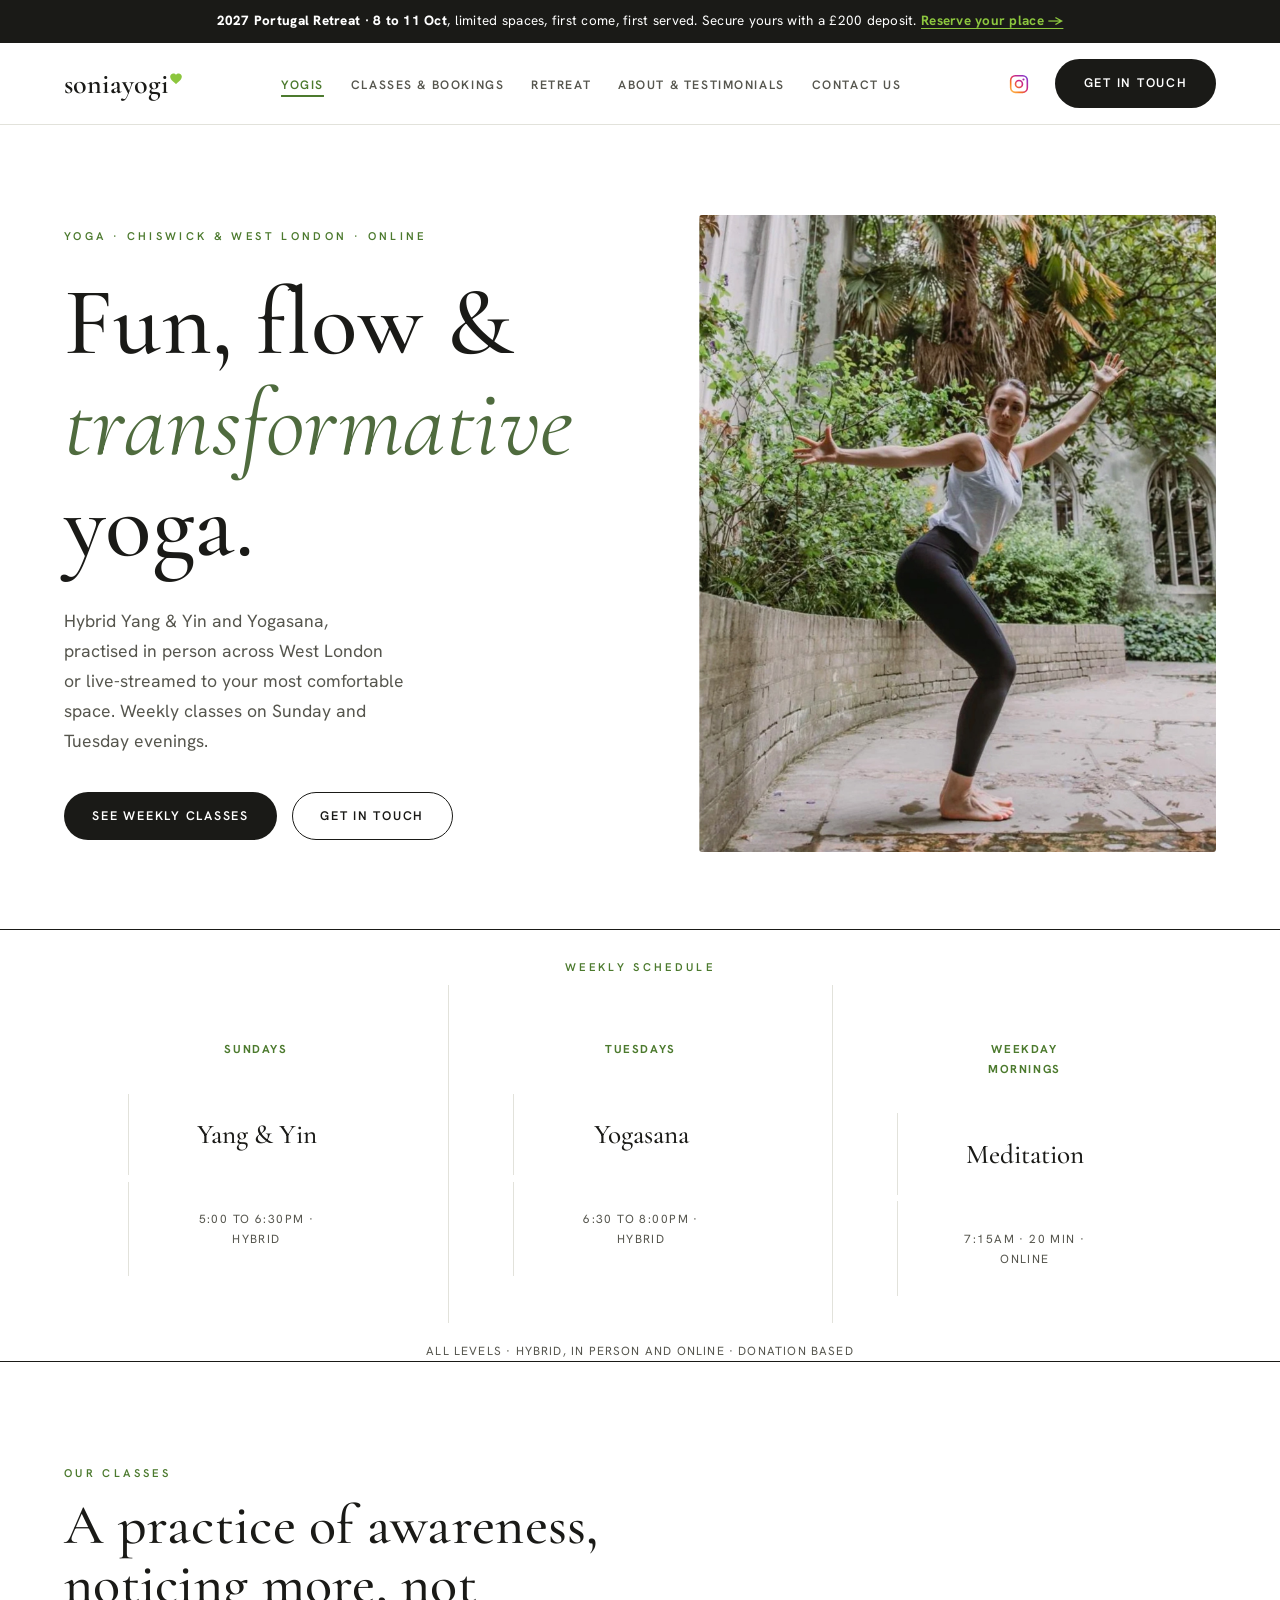
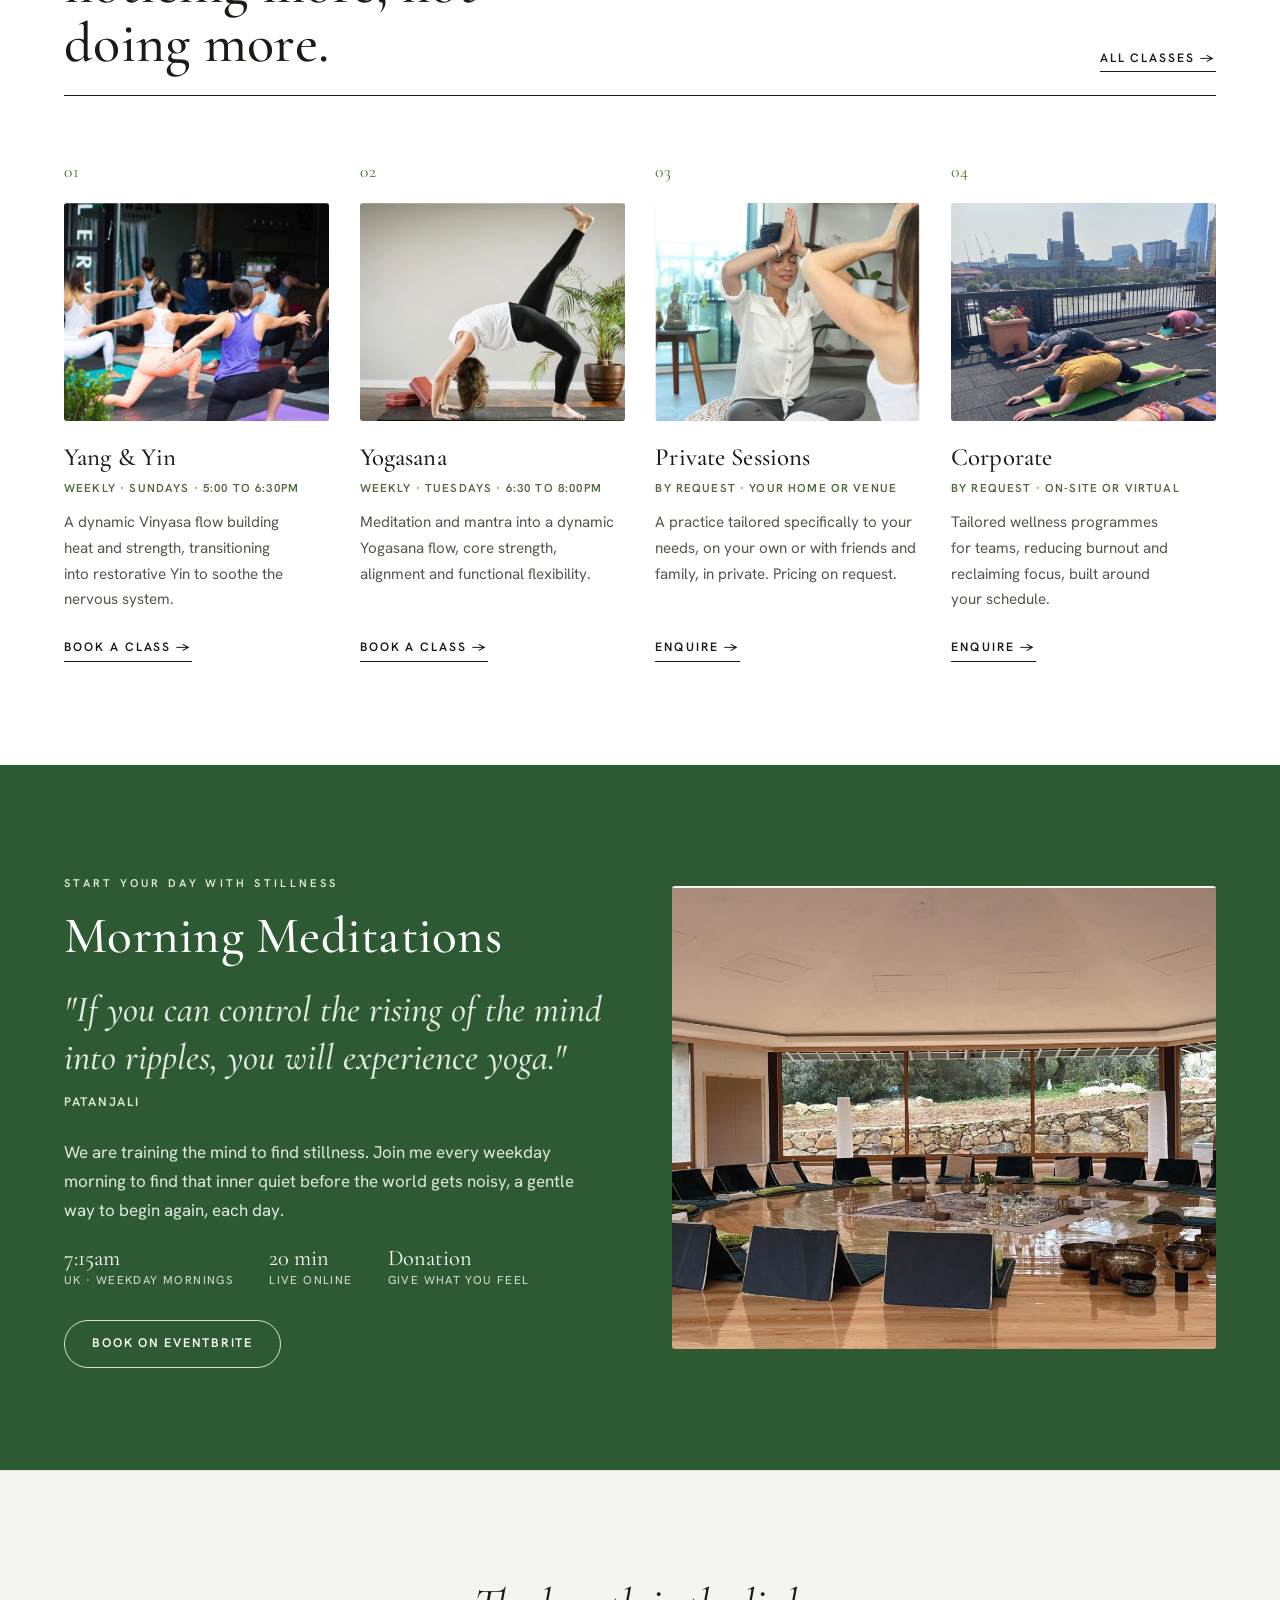
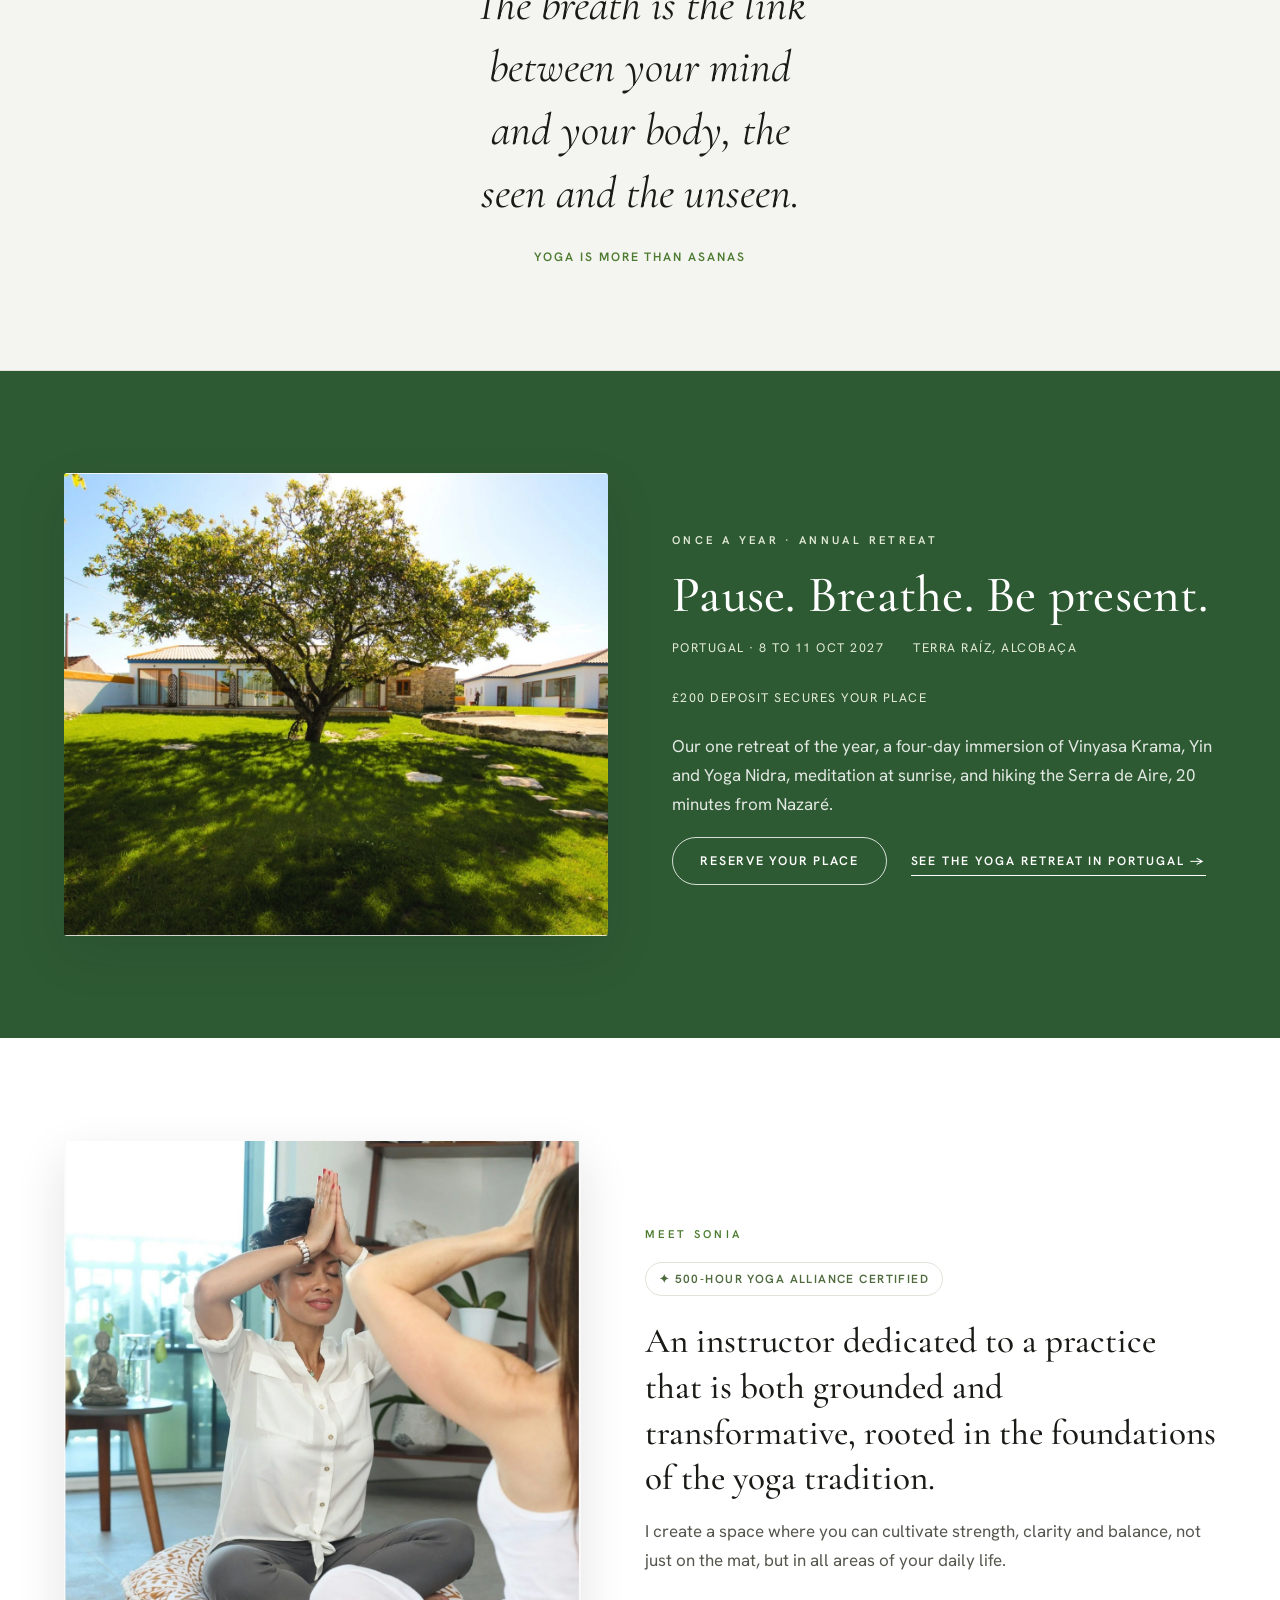
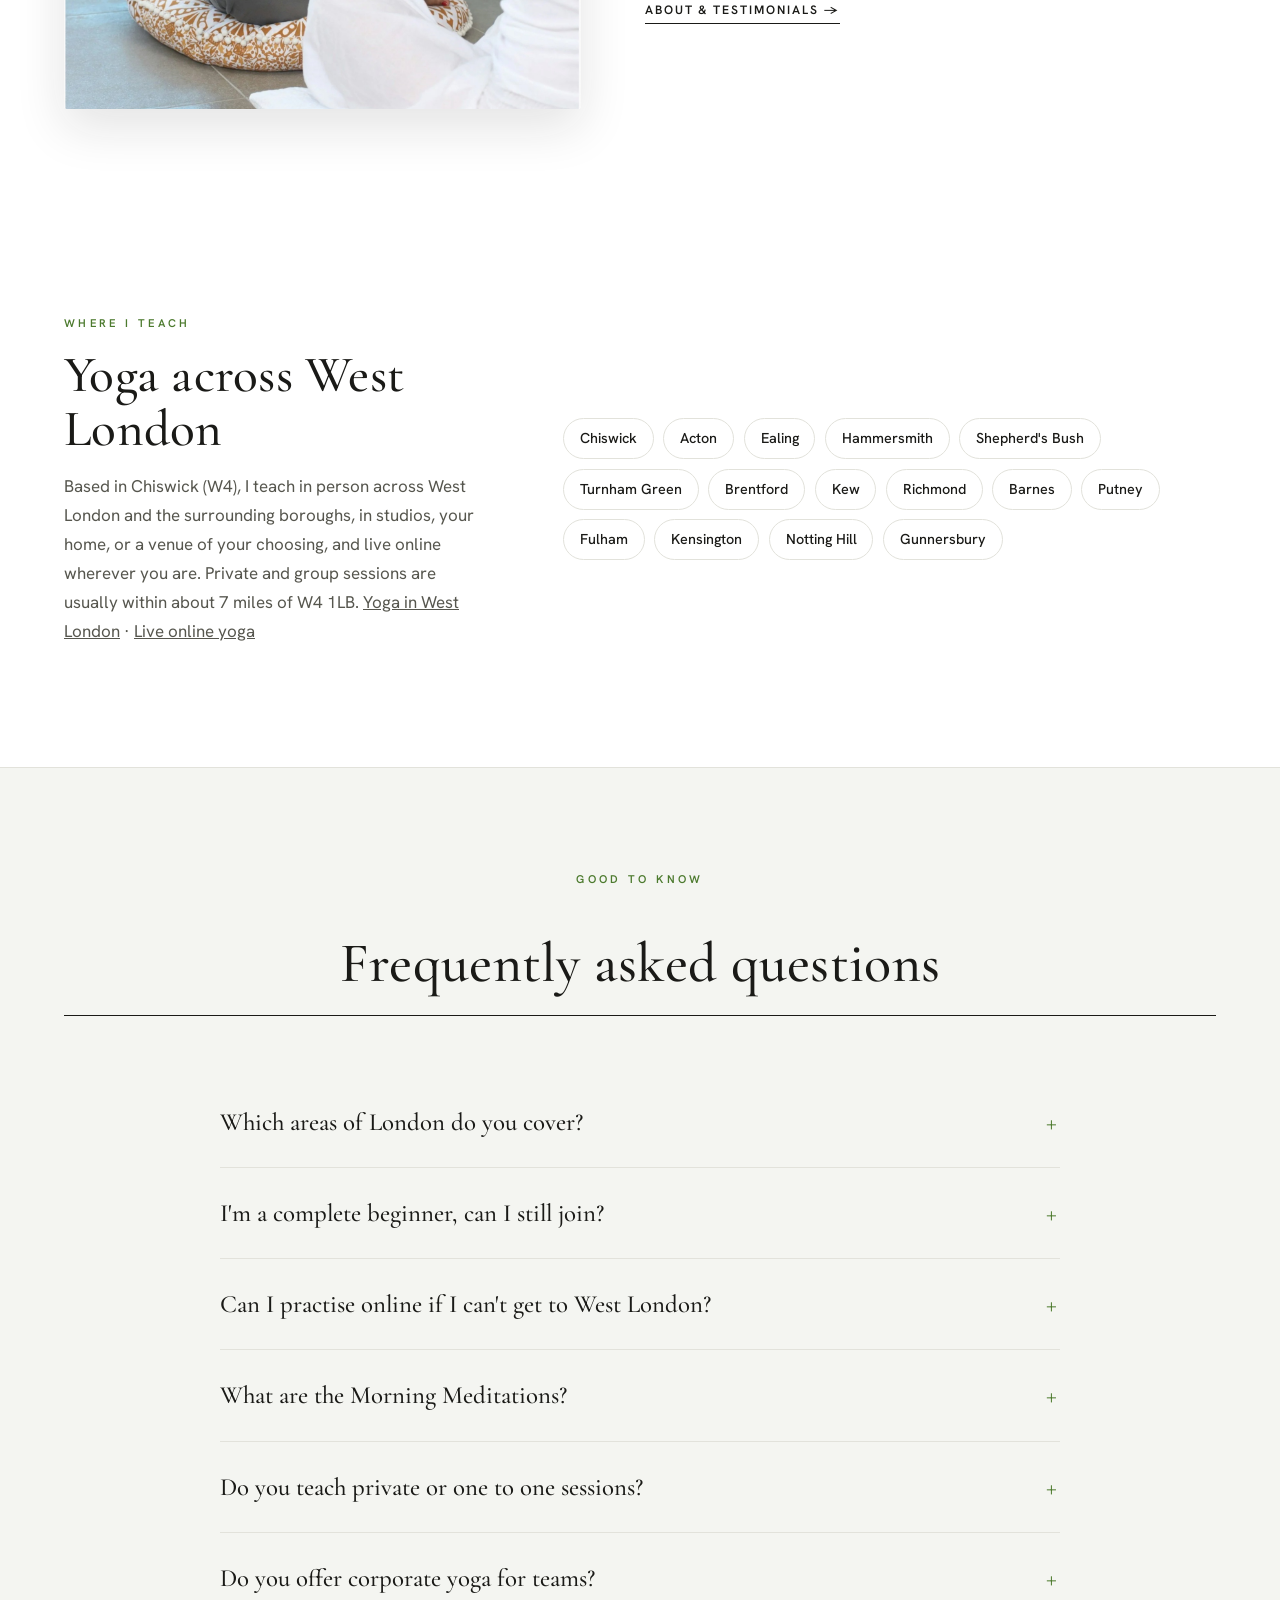
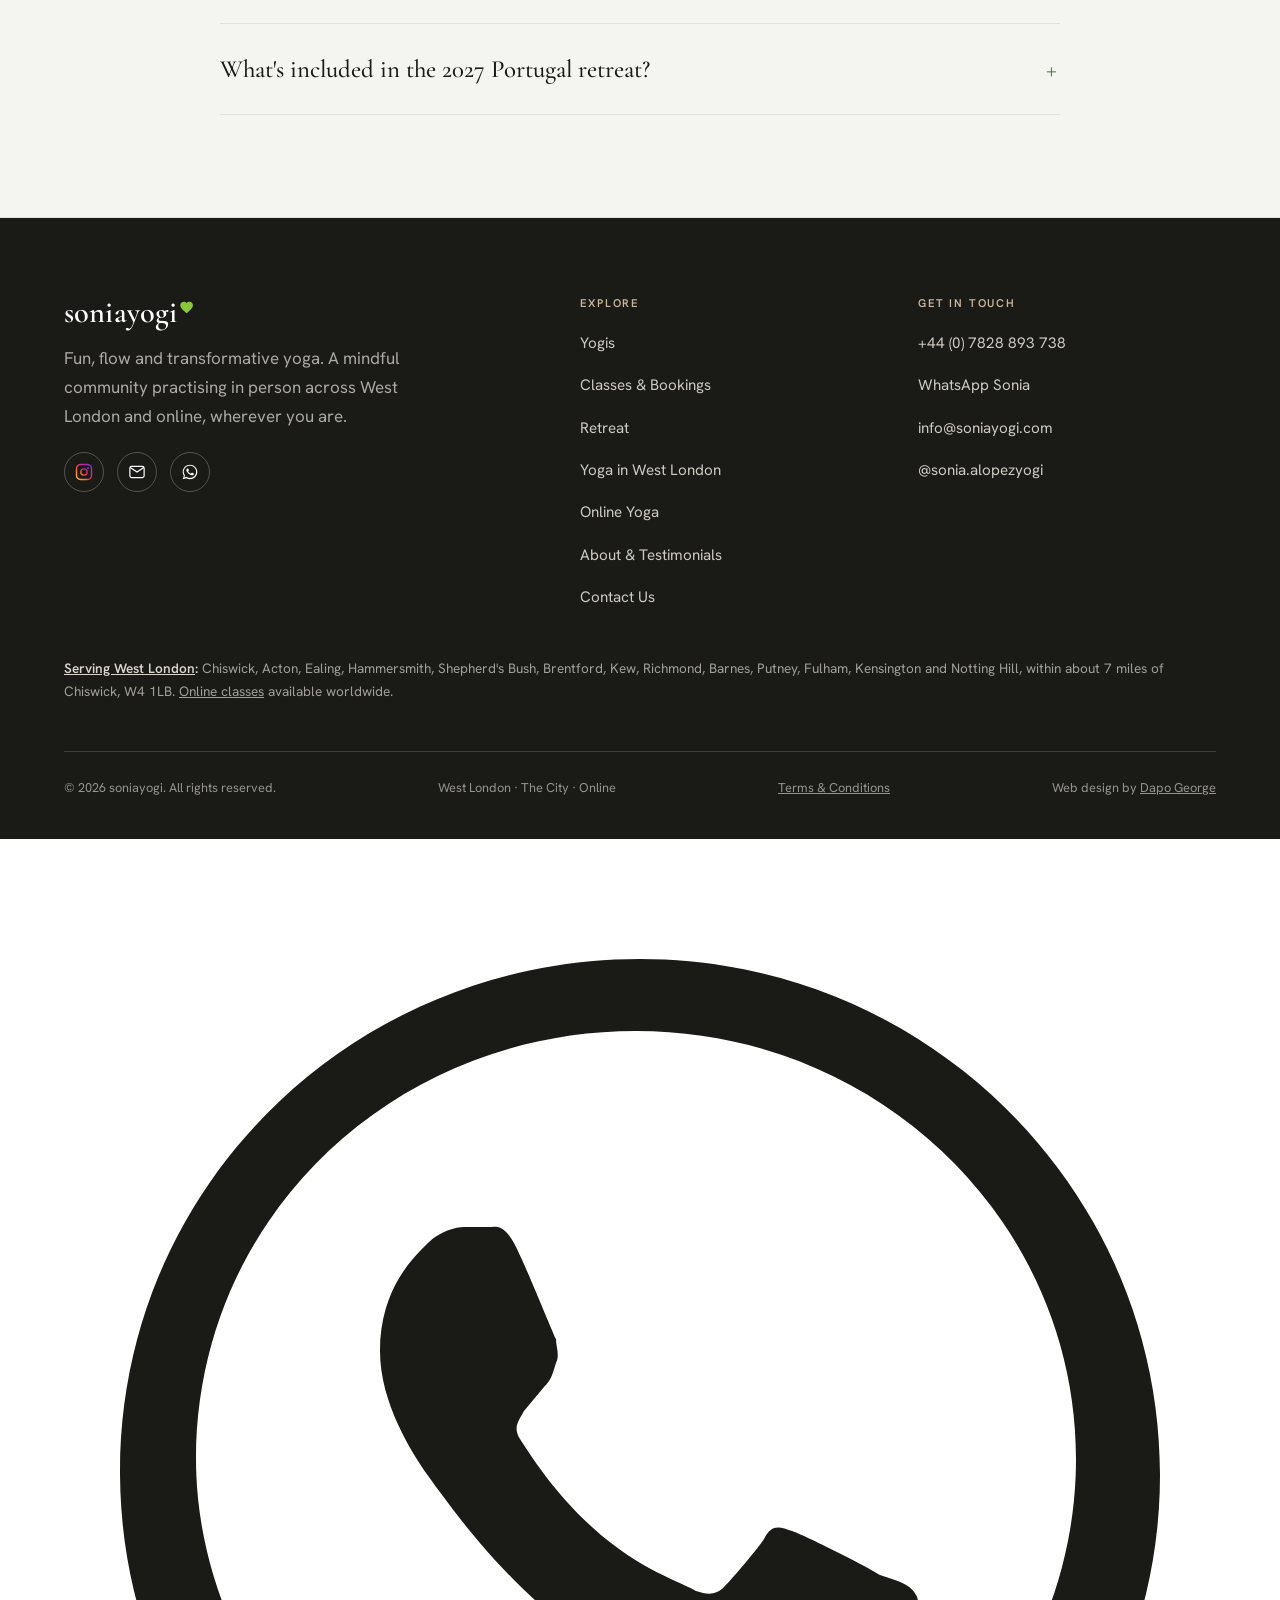
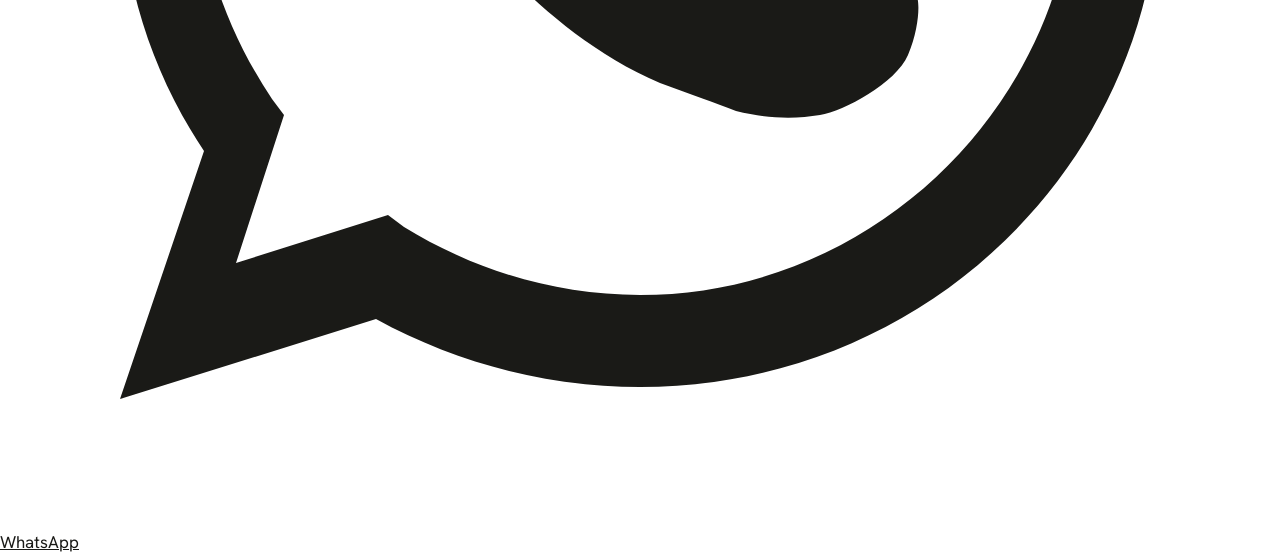
==== commit 4500d89c: "Add files via upload" ====
--- a/index.html
+++ b/index.html
@@ -28,16 +28,16 @@
 <meta property="og:title" content="Yoga in West London & Online | Classes, Meditation & Retreats, soniayogi">
 <meta property="og:description" content="Hybrid yoga, daily morning meditation, corporate wellness, and the 2027 Portugal retreat. Pause · Breathe · Be Present.">
 <meta property="og:url" content="https://soniayogi.com/">
-<meta property="og:image" content="images/hero-sonia.jpg">
+<meta property="og:image" content="https://soniayogi.com/images/hero-sonia.jpg">
 <meta property="og:locale" content="en_GB">
 <meta name="twitter:card" content="summary_large_image">
 <meta name="twitter:title" content="Yoga in West London & Online, soniayogi">
 <meta name="twitter:description" content="Hybrid yoga, daily morning meditation, corporate wellness, and the 2027 Portugal retreat.">
-<meta name="twitter:image" content="images/hero-sonia.jpg">
+<meta name="twitter:image" content="https://soniayogi.com/images/hero-sonia.jpg">
 
 <link rel="preconnect" href="https://fonts.googleapis.com">
 <link rel="preconnect" href="https://fonts.gstatic.com" crossorigin>
-<link rel="stylesheet" href="assets/haven.css">
+<link rel="stylesheet" href="assets/haven.css?v=8">
 
 <script type="application/ld+json">
 {
@@ -104,15 +104,15 @@
     {
       "@type": "Event",
       "name": "Pause · Breathe · Be Present, 2027 Portugal Yoga Retreat",
-      "description": "A 4-day yoga immersion at Terra Raiz, Portugal, near the cliffs of Nazaré, Vinyasa Krama, Yin, Yoga Nidra, meditation, hiking and nourishing meals.",
+      "description": "A 4-day yoga immersion at Terra Raíz eco-sanctuary, Alcobaça, Portugal: Vinyasa Krama, Yin, Yoga Nidra, meditation, hiking and nourishing meals.",
       "startDate": "2027-10-08",
       "endDate": "2027-10-11",
       "eventAttendanceMode": "https://schema.org/OfflineEventAttendanceMode",
       "eventStatus": "https://schema.org/EventScheduled",
       "image": "images/retreat-patio.jpg",
-      "location": { "@type": "Place", "name": "Terra Raiz Retreat Centre", "address": { "@type": "PostalAddress", "addressLocality": "Nazaré", "addressRegion": "Leiria", "addressCountry": "PT" } },
+      "location": { "@type": "Place", "name": "Terra Raíz", "address": { "@type": "PostalAddress", "streetAddress": "Casal da Charneca", "addressLocality": "Alcobaça", "addressRegion": "Leiria", "addressCountry": "PT" } },
       "organizer": { "@id": "https://soniayogi.com/#business" },
-      "offers": { "@type": "Offer", "price": "849.99", "priceCurrency": "GBP", "availability": "https://schema.org/InStock", "url": "https://soniayogi.com/retreat", "validFrom": "2026-01-01" }
+      "offers": { "@type": "Offer", "price": "770.00", "priceCurrency": "GBP", "availability": "https://schema.org/InStock", "url": "https://soniayogi.com/retreat", "validFrom": "2026-01-01" }
     }
   ]
 }
@@ -123,7 +123,7 @@
 
 <!-- ANNOUNCEMENT -->
 <div class="announce">
-  <strong>2027 Portugal Retreat · 8 to 11 Oct</strong>, limited spaces, secure yours with a £250 deposit. <a href="retreat.html">Reserve your place →</a>
+  <strong>2027 Portugal Retreat · 8 to 11 Oct</strong>, limited spaces, first come, first served. Secure yours with a £200 deposit. <a href="retreat.html">Reserve your place →</a>
 </div>
 
 <!-- HEADER -->
@@ -139,7 +139,7 @@
     </ul>
     <div class="nav-cta">
       <a class="ig-link" href="https://www.instagram.com/sonia.alopezyogi" target="_blank" rel="noopener" aria-label="Follow @sonia.alopezyogi on Instagram">
-        <svg viewBox="0 0 24 24" fill="none" aria-hidden="true"><rect x="2" y="2" width="20" height="20" rx="5.5" stroke="currentColor" stroke-width="1.6"/><circle cx="12" cy="12" r="4.2" stroke="currentColor" stroke-width="1.6"/><circle cx="17.4" cy="6.6" r="1.25" fill="currentColor"/></svg>
+        <svg class="ig-color" viewBox="0 0 24 24" fill="none" aria-hidden="true"><defs><linearGradient id="igg1" x1="0" y1="24" x2="24" y2="0" gradientUnits="userSpaceOnUse"><stop offset="0" stop-color="#FEDA75"/><stop offset=".3" stop-color="#FA7E1E"/><stop offset=".55" stop-color="#D62976"/><stop offset=".8" stop-color="#962FBF"/><stop offset="1" stop-color="#4F5BD5"/></linearGradient></defs><rect x="2" y="2" width="20" height="20" rx="5.5" stroke="url(#igg1)" stroke-width="1.9"/><circle cx="12" cy="12" r="4.2" stroke="url(#igg1)" stroke-width="1.9"/><circle cx="17.4" cy="6.6" r="1.3" fill="url(#igg1)"/></svg>
       </a>
       <a class="btn btn-solid" href="contact-us.html">Get in touch</a>
       <button class="nav-toggle" aria-label="Toggle menu"><span></span><span></span><span></span></button>
@@ -257,13 +257,14 @@
 <!-- RETREAT -->
 <section class="section band-sage" id="retreat" data-screen-label="Retreat"><div class="wrap">
   <div class="retreat-feature">
-    <div class="retreat-feature-media reveal"><img loading="lazy" decoding="async" src="images/retreat.jpg" alt="The Portugal retreat landscape near Nazaré"></div>
+    <div class="retreat-feature-media reveal"><img loading="lazy" decoding="async" src="images/retreat.jpg" alt="The countryside around Terra Raíz, Alcobaça"></div>
     <div class="retreat-feature-body reveal">
       <span class="label">Once a year · annual retreat</span>
       <h2>Pause. Breathe. Be present.</h2>
-      <div class="meta"><span>Portugal · 8 to 11 Oct 2027</span><span>Terra Raiz, Nazaré</span><span>£250 deposit secures your place</span></div>
-      <p>Our one retreat of the year, a four-day immersion of Vinyasa Krama, Yin and Yoga Nidra, meditation at sunrise, and hiking the cliffs of Nazaré.</p>
+      <div class="meta"><span>Portugal · 8 to 11 Oct 2027</span><span>Terra Raíz, Alcobaça</span><span>£200 deposit secures your place</span></div>
+      <p>Our one retreat of the year, a four-day immersion of Vinyasa Krama, Yin and Yoga Nidra, meditation at sunrise, and hiking the Serra de Aire, 20 minutes from Nazaré.</p>
       <a href="retreat.html" class="btn btn-light">Reserve your place</a>
+      <a href="retreat.html" class="link" style="color:var(--bg);margin-left:1.2rem;">See the yoga retreat in Portugal →</a>
     </div>
   </div>
 </div></section>
@@ -288,7 +289,7 @@
     <div class="areas-body reveal">
       <span class="label">Where I teach</span>
       <h2>Yoga across West London</h2>
-      <p>Based in Chiswick (W4), I teach in person across West London and the surrounding boroughs, in studios, your home, or a venue of your choosing, and live online wherever you are. Private and group sessions are usually within about 7 miles of W4 1LB.</p>
+      <p>Based in Chiswick (W4), I teach in person across West London and the surrounding boroughs, in studios, your home, or a venue of your choosing, and live online wherever you are. Private and group sessions are usually within about 7 miles of W4 1LB. <a href="yoga-west-london.html">Yoga in West London</a> · <a href="online-yoga.html">Live online yoga</a></p>
     </div>
     <ul class="area-tags reveal" aria-label="West London areas served">
       <li>Chiswick</li>
@@ -323,7 +324,7 @@
     <details class="faq reveal"><summary>What are the Morning Meditations?</summary><div class="faq-answer"><p>A short, live 20-minute meditation every weekday morning at 7:15am UK, training the mind to find stillness before the day begins. Donation-based: give what you feel, whenever you feel. <a href="contact-us.html">Get in touch to join →</a></p></div></details>
     <details class="faq reveal"><summary>Do you teach private or one to one sessions?</summary><div class="faq-answer"><p>Yes. Private yoga sessions are available upon request, one to one or for small groups of friends and family, in person at your home or a venue of your choosing. Whether you are a beginner seeking foundational guidance, working through a specific injury, or deepening an established practice, sessions are tailored to your goals. Reach out via the contact form to discuss your availability and we will create a customised programme. <a href="classes-bookings.html#private">See private sessions →</a></p></div></details>
     <details class="faq reveal"><summary>Do you offer corporate yoga for teams?</summary><div class="faq-answer"><p>I do. Bespoke corporate wellness programmes are tailored to your team's size, schedule and goals, on-site, virtual or hybrid. Start with a complimentary 15-minute discovery call. <a href="classes-bookings.html#corporate">See corporate yoga →</a></p></div></details>
-    <details class="faq reveal"><summary>What's included in the 2027 Portugal retreat?</summary><div class="faq-answer"><p>Transport to and from Lisbon airport, eco-luxury accommodation, all meals and snacks, yoga props, and daily practice, meditation, dynamic Yogasana, Vinyasa Krama, Yin and Yoga Nidra, plus free time to hike and explore Nazaré. Flights to Lisbon are not included. Spaces are limited, secure yours with a non-refundable £250 deposit, with the balance payable in instalments and due 8 weeks before the retreat. <a href="retreat.html">Retreat details →</a></p></div></details>
+    <details class="faq reveal"><summary>What's included in the 2027 Portugal retreat?</summary><div class="faq-answer"><p>Accommodation and towels, two organic meals a day (breakfast and dinner), fruit, nuts and drinks, all yoga sessions with mats and props, a group day trip, and daily practice, meditation, dynamic Yogasana, Vinyasa Krama, Yin and Yoga Nidra, plus free time to hike and hike the Serra de Aire or visit Nazaré and Batalha. Flights and airport transfers are not included, though transfers can be arranged on request for an extra fee. Spaces are limited, secure yours with a non-refundable £200 deposit, with the balance payable in instalments and due 60 days before the retreat. <a href="retreat.html">Retreat details →</a></p></div></details>
   </div>
 </div></section>
 
@@ -336,11 +337,12 @@
       <p>Fun, flow and transformative yoga. A mindful community practising in person across West London and online, wherever you are.</p>
       <div class="footer-social">
         <a href="https://www.instagram.com/sonia.alopezyogi" target="_blank" rel="noopener" aria-label="Instagram @sonia.alopezyogi">
-          <svg viewBox="0 0 24 24" fill="none" aria-hidden="true"><rect x="2" y="2" width="20" height="20" rx="5.5" stroke="currentColor" stroke-width="1.6"/><circle cx="12" cy="12" r="4.2" stroke="currentColor" stroke-width="1.6"/><circle cx="17.4" cy="6.6" r="1.25" fill="currentColor"/></svg>
+          <svg class="ig-color" viewBox="0 0 24 24" fill="none" aria-hidden="true"><defs><linearGradient id="igg2" x1="0" y1="24" x2="24" y2="0" gradientUnits="userSpaceOnUse"><stop offset="0" stop-color="#FEDA75"/><stop offset=".3" stop-color="#FA7E1E"/><stop offset=".55" stop-color="#D62976"/><stop offset=".8" stop-color="#962FBF"/><stop offset="1" stop-color="#4F5BD5"/></linearGradient></defs><rect x="2" y="2" width="20" height="20" rx="5.5" stroke="url(#igg2)" stroke-width="1.9"/><circle cx="12" cy="12" r="4.2" stroke="url(#igg2)" stroke-width="1.9"/><circle cx="17.4" cy="6.6" r="1.3" fill="url(#igg2)"/></svg>
         </a>
-        <a href="mailto:info@soniayogi.com" aria-label="Email">
+        <a class="email-btn" href="mailto:info@soniayogi.com" aria-label="Email info@soniayogi.com">
           <svg viewBox="0 0 24 24" fill="none" aria-hidden="true"><rect x="2.5" y="4.5" width="19" height="15" rx="2.5" stroke="currentColor" stroke-width="1.6"/><path d="M3 6l9 6 9-6" stroke="currentColor" stroke-width="1.6" fill="none"/></svg>
         </a>
+        <a class="wa-btn" href="https://wa.me/447828893738?text=Hi%20Sonia%2C%20I%20found%20you%20on%20soniayogi.com%20and%20would%20like%20to%20ask%20about" target="_blank" rel="noopener" aria-label="WhatsApp +44 7828 893 738"><svg viewBox="0 0 32 32" aria-hidden="true"><path fill="currentColor" d="M16 3C8.8 3 3 8.7 3 15.8c0 2.5.7 4.9 2.1 7L3 29l6.4-2c2 1.1 4.3 1.7 6.6 1.7 7.2 0 13-5.7 13-12.8S23.2 3 16 3zm0 23.4c-2.1 0-4.1-.6-5.9-1.7l-.4-.3-3.8 1.2 1.2-3.7-.3-.4c-1.2-1.8-1.9-3.9-1.9-6 0-6 4.9-10.7 11-10.7s11 4.8 11 10.7-4.9 10.9-10.9 10.9zm6-8c-.3-.2-1.9-1-2.2-1.1-.3-.1-.5-.2-.7.2-.2.3-.8 1-1 1.2-.2.2-.4.2-.7.1-.3-.2-1.4-.5-2.6-1.6-1-.9-1.6-1.9-1.8-2.2-.2-.3 0-.5.1-.7l.5-.6c.2-.2.2-.3.3-.6.1-.2 0-.4 0-.6-.1-.2-.7-1.7-1-2.3-.3-.6-.5-.5-.7-.5h-.6c-.2 0-.6.1-.9.4-.3.3-1.2 1.1-1.2 2.7s1.2 3.1 1.4 3.4c.2.2 2.3 3.5 5.6 4.9.8.3 1.4.5 1.9.7.8.2 1.5.2 2.1.1.6-.1 1.9-.8 2.2-1.5.3-.7.3-1.4.2-1.5-.1-.2-.3-.3-.6-.4z"/></svg></a>
       </div>
     </div>
     <div class="footer-col">
@@ -349,6 +351,8 @@
         <li><a href="index.html">Yogis</a></li>
         <li><a href="classes-bookings.html">Classes &amp; Bookings</a></li>
         <li><a href="retreat.html">Retreat</a></li>
+        <li><a href="yoga-west-london.html">Yoga in West London</a></li>
+        <li><a href="online-yoga.html">Online Yoga</a></li>
         <li><a href="about-testimonials.html">About &amp; Testimonials</a></li>
         <li><a href="contact-us.html">Contact Us</a></li>
       </ul>
@@ -357,21 +361,24 @@
       <h4>Get in touch</h4>
       <ul>
         <li><a href="tel:+447828893738">+44 (0) 7828 893 738</a></li>
+        <li><a href="https://wa.me/447828893738?text=Hi%20Sonia%2C%20I%20found%20you%20on%20soniayogi.com%20and%20would%20like%20to%20ask%20about" target="_blank" rel="noopener">WhatsApp Sonia</a></li>
         <li><a href="mailto:info@soniayogi.com">info@soniayogi.com</a></li>
         <li><a href="https://www.instagram.com/sonia.alopezyogi" target="_blank" rel="noopener">@sonia.alopezyogi</a></li>
       </ul>
     </div>
   </div>
   <div class="footer-areas">
-    <strong>Serving West London:</strong> Chiswick, Acton, Ealing, Hammersmith, Shepherd's Bush, Brentford, Kew, Richmond, Barnes, Putney, Fulham, Kensington and Notting Hill, within about 7 miles of Chiswick, W4 1LB. Online classes available worldwide.
+    <strong><a href="yoga-west-london.html">Serving West London</a>:</strong> Chiswick, Acton, Ealing, Hammersmith, Shepherd's Bush, Brentford, Kew, Richmond, Barnes, Putney, Fulham, Kensington and Notting Hill, within about 7 miles of Chiswick, W4 1LB. <a href="online-yoga.html">Online classes</a> available worldwide.
   </div>
   <div class="footer-bottom">
     <span>© 2026 soniayogi. All rights reserved.</span>
     <span>West London · The City · Online</span>
+    <span><a href="terms.html">Terms &amp; Conditions</a></span>
     <span>Web design by <a href="https://dapogeorge.com" target="_blank" rel="noopener">Dapo George</a></span>
   </div>
 </footer>
 
+<a class="wa-fab" href="https://wa.me/447828893738?text=Hi%20Sonia%2C%20I%20found%20you%20on%20soniayogi.com%20and%20would%20like%20to%20ask%20about" target="_blank" rel="noopener" aria-label="Chat with Sonia on WhatsApp, +44 7828 893 738"><svg viewBox="0 0 32 32" aria-hidden="true"><path fill="currentColor" d="M16 3C8.8 3 3 8.7 3 15.8c0 2.5.7 4.9 2.1 7L3 29l6.4-2c2 1.1 4.3 1.7 6.6 1.7 7.2 0 13-5.7 13-12.8S23.2 3 16 3zm0 23.4c-2.1 0-4.1-.6-5.9-1.7l-.4-.3-3.8 1.2 1.2-3.7-.3-.4c-1.2-1.8-1.9-3.9-1.9-6 0-6 4.9-10.7 11-10.7s11 4.8 11 10.7-4.9 10.9-10.9 10.9zm6-8c-.3-.2-1.9-1-2.2-1.1-.3-.1-.5-.2-.7.2-.2.3-.8 1-1 1.2-.2.2-.4.2-.7.1-.3-.2-1.4-.5-2.6-1.6-1-.9-1.6-1.9-1.8-2.2-.2-.3 0-.5.1-.7l.5-.6c.2-.2.2-.3.3-.6.1-.2 0-.4 0-.6-.1-.2-.7-1.7-1-2.3-.3-.6-.5-.5-.7-.5h-.6c-.2 0-.6.1-.9.4-.3.3-1.2 1.1-1.2 2.7s1.2 3.1 1.4 3.4c.2.2 2.3 3.5 5.6 4.9.8.3 1.4.5 1.9.7.8.2 1.5.2 2.1.1.6-.1 1.9-.8 2.2-1.5.3-.7.3-1.4.2-1.5-.1-.2-.3-.3-.6-.4z"/></svg><span class="wa-fab-text">WhatsApp</span></a>
 <script src="assets/site.js"></script>
 <script type="application/ld+json">
 {
@@ -383,7 +390,7 @@
     { "@type": "Question", "name": "Can I practise online if I can't get to West London?", "acceptedAnswer": { "@type": "Answer", "text": "Yes. Every class runs on a hybrid model, join in person across West London and the City, or via high-quality live stream from home, anywhere in the world." } },
     { "@type": "Question", "name": "What are the Morning Meditations?", "acceptedAnswer": { "@type": "Answer", "text": "A short, live 20-minute meditation every weekday morning at 7:15am UK, training the mind to find stillness before the day begins. Donation-based: give what you feel." } },
     { "@type": "Question", "name": "Do you teach corporate or private sessions?", "acceptedAnswer": { "@type": "Answer", "text": "Yes. Bespoke corporate wellness programmes are tailored to your team's size, schedule and goals, on-site, virtual or hybrid. Start with a complimentary 15-minute discovery call." } },
-    { "@type": "Question", "name": "What's included in the 2027 Portugal retreat?", "acceptedAnswer": { "@type": "Answer", "text": "Transport to and from Lisbon airport, eco-luxury accommodation, all meals and snacks, yoga props, and daily practice, meditation, dynamic Yogasana, Vinyasa Krama, Yin and Yoga Nidra, plus free time to hike and explore Nazaré. Flights to Lisbon are not included. Spaces are limited, secure yours with a non-refundable £250 deposit, with the balance payable in instalments and due 8 weeks before the retreat." } }
+    { "@type": "Question", "name": "What's included in the 2027 Portugal retreat?", "acceptedAnswer": { "@type": "Answer", "text": "Accommodation and towels, two organic meals a day (breakfast and dinner), fruit, nuts and drinks, all yoga sessions with mats and props, a group day trip, and daily practice, meditation, dynamic Yogasana, Vinyasa Krama, Yin and Yoga Nidra, plus free time to hike and hike the Serra de Aire or visit Nazaré and Batalha. Flights and airport transfers are not included, though transfers can be arranged on request for an extra fee. Spaces are limited, secure yours with a non-refundable £200 deposit, with the balance payable in instalments and due 60 days before the retreat." } }
   ]
 }
 </script>
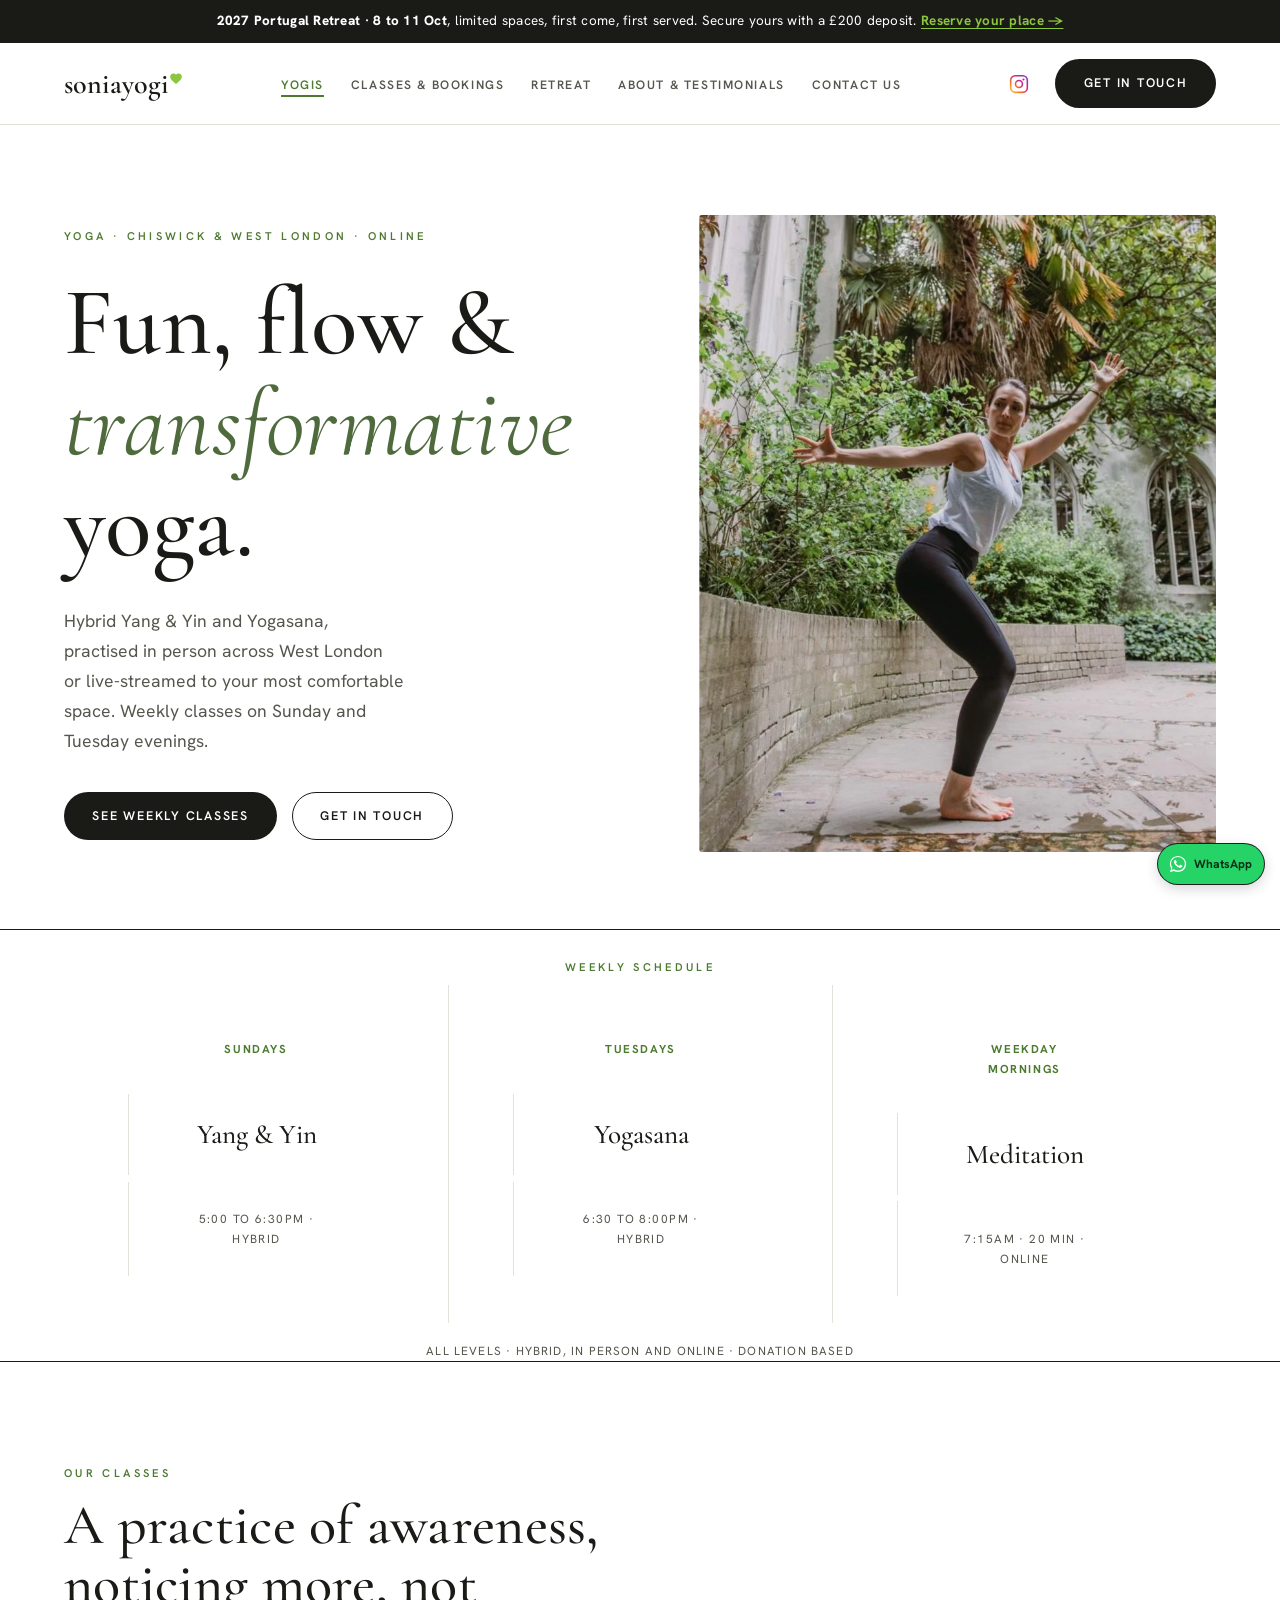
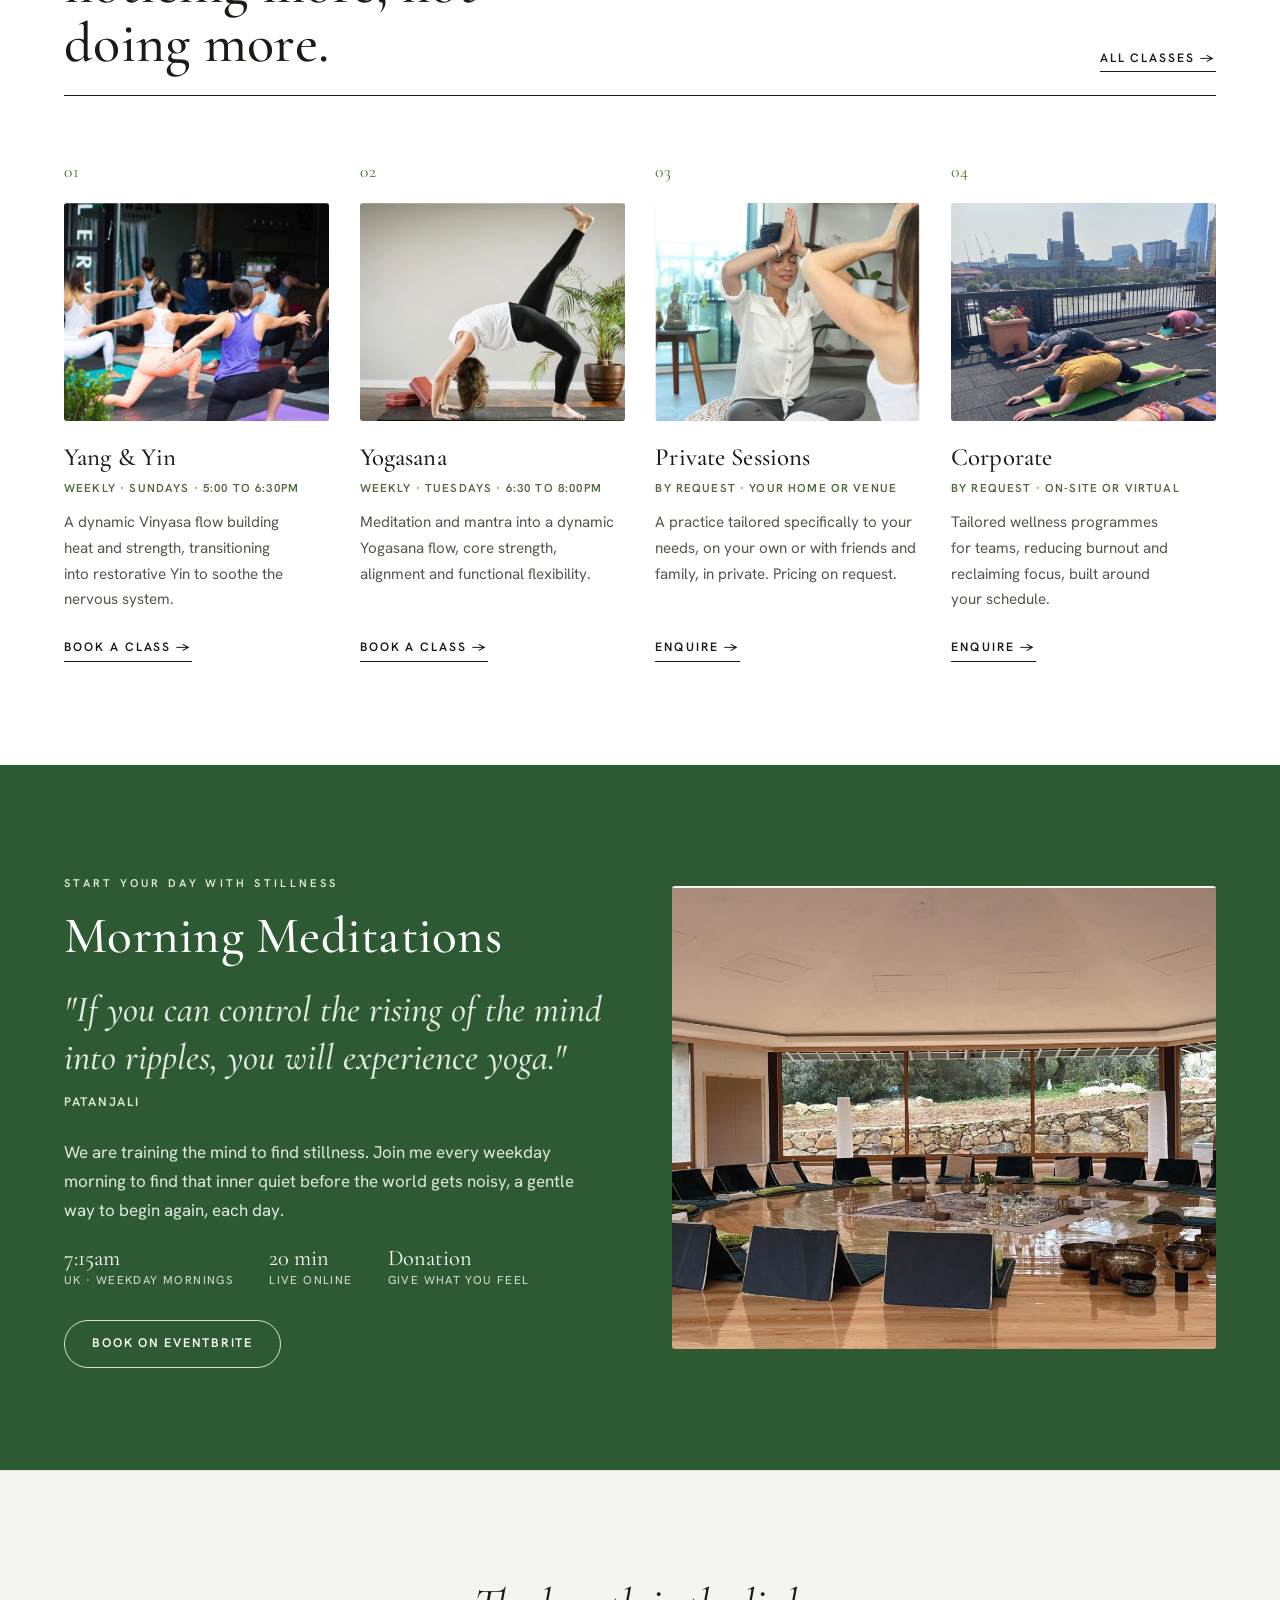
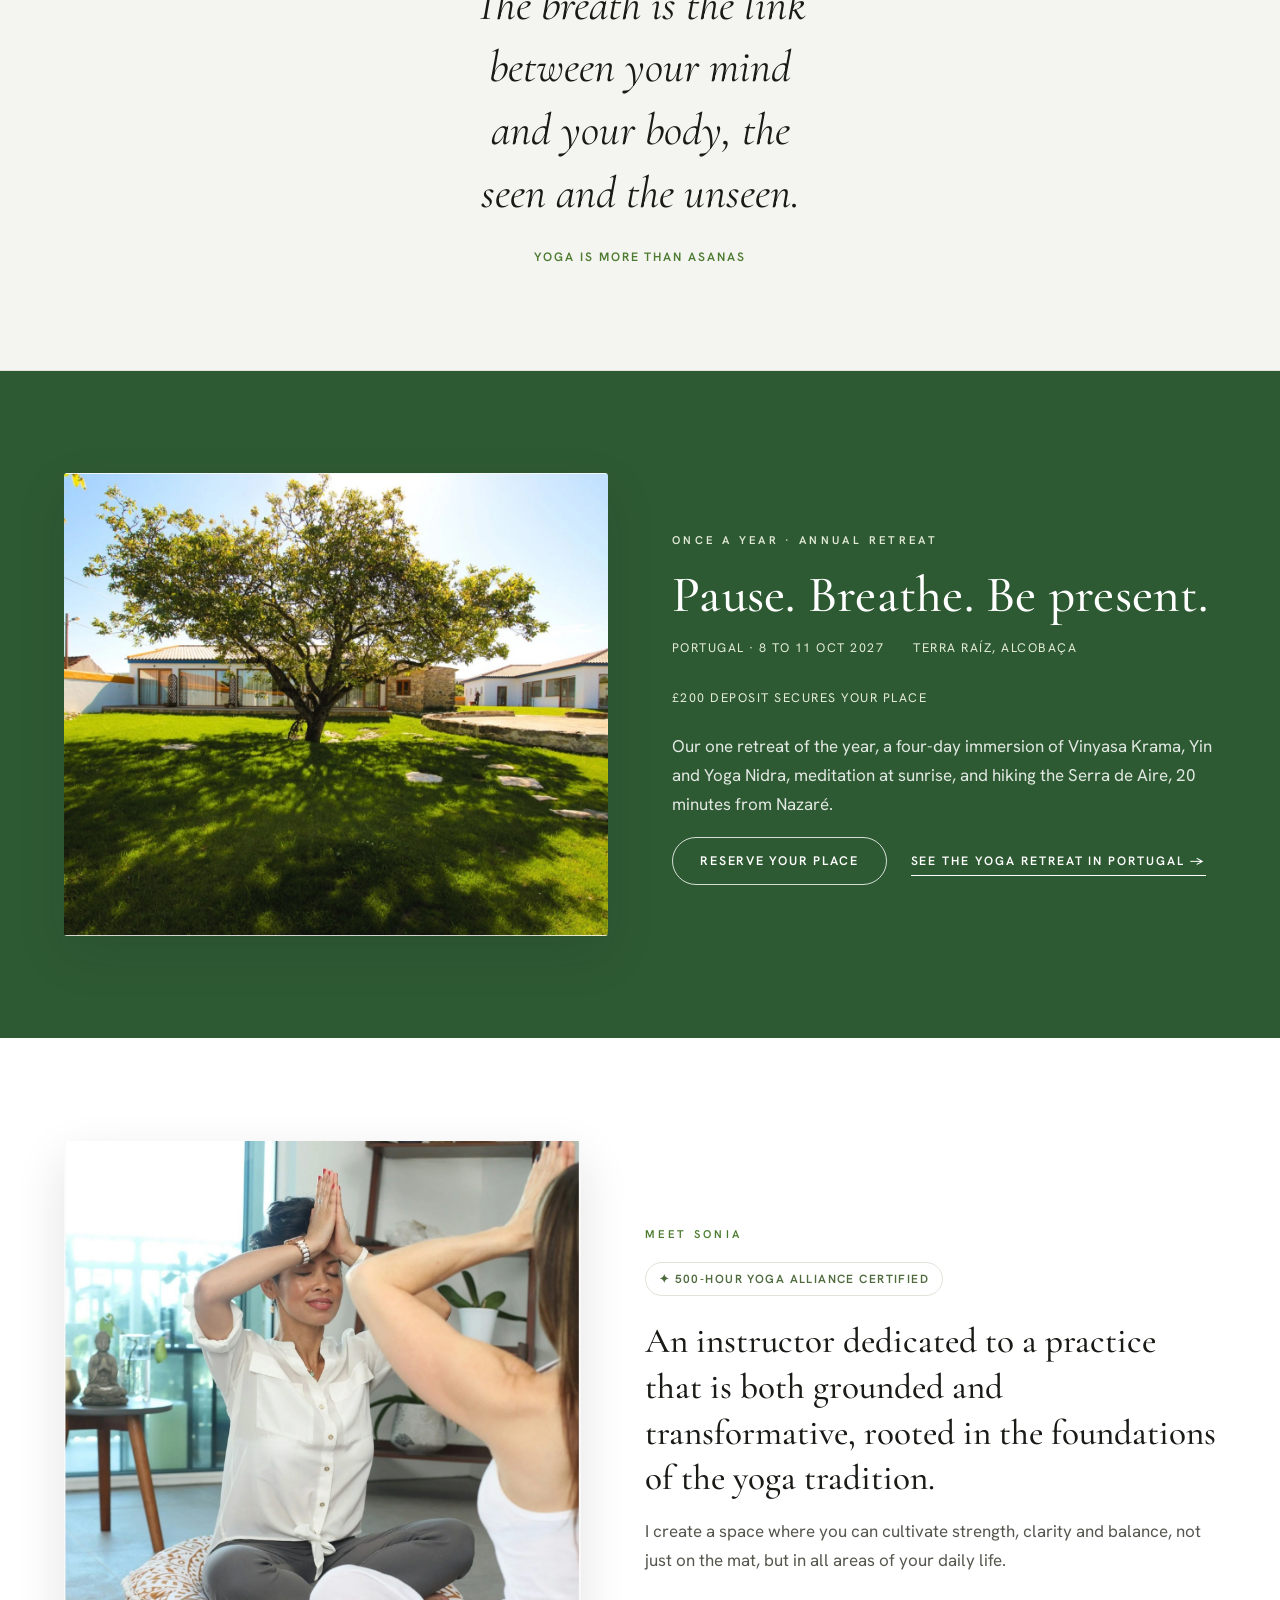
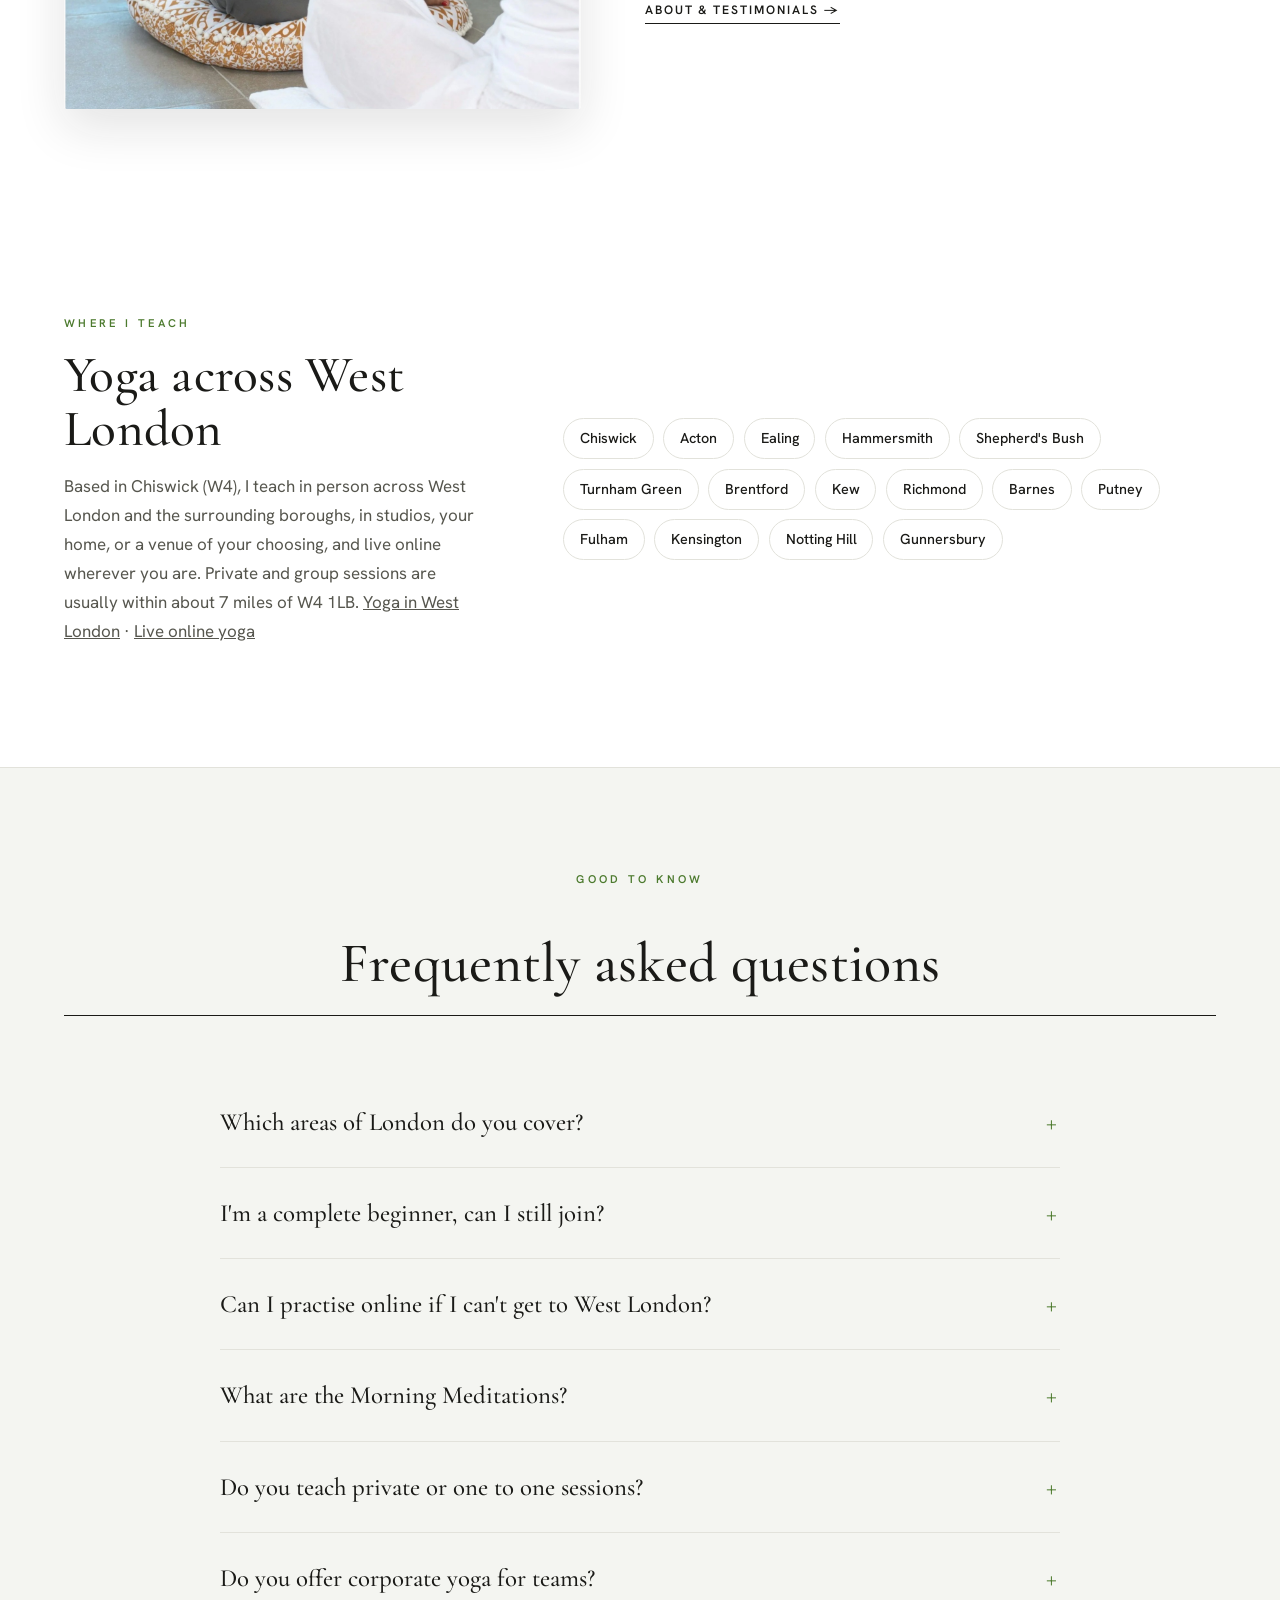
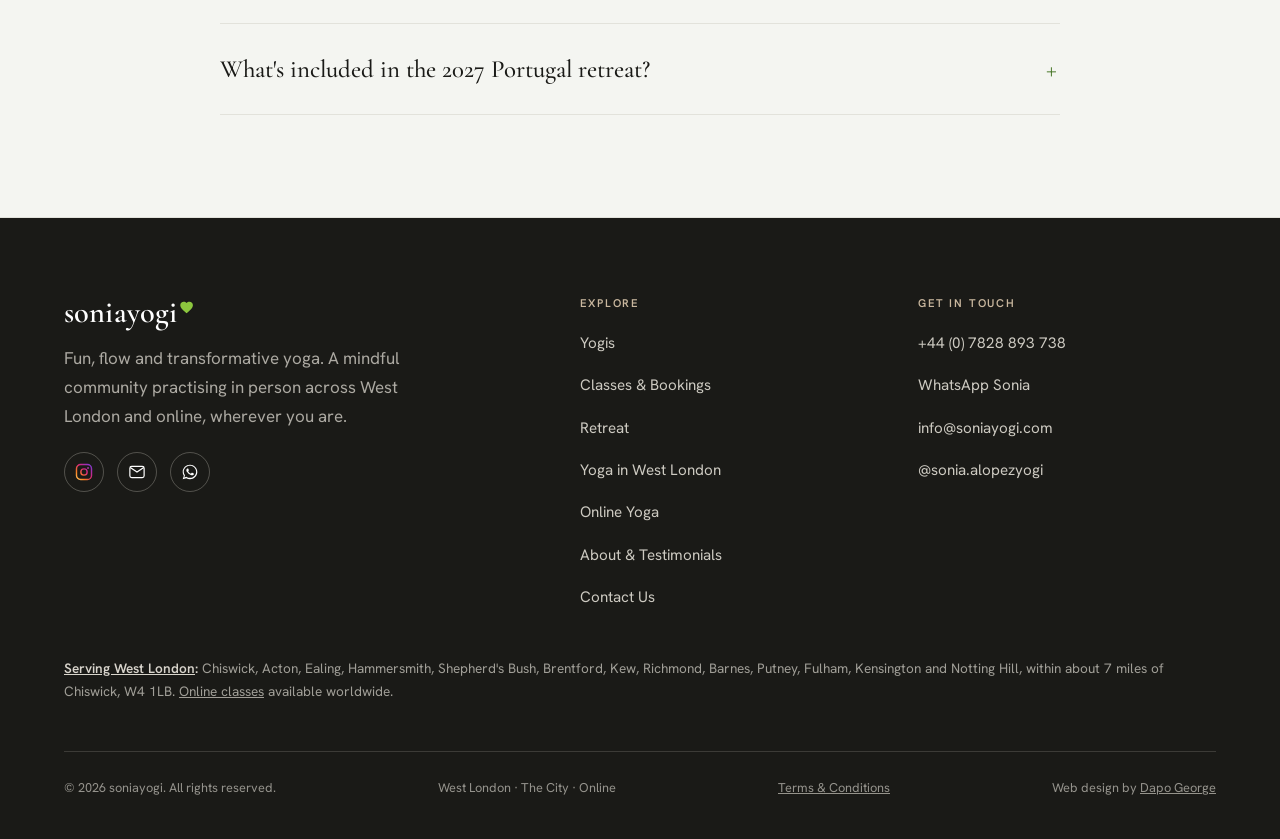
==== commit ef028952: "Add files via upload" ====
--- a/index.html
+++ b/index.html
@@ -37,7 +37,7 @@
 
 <link rel="preconnect" href="https://fonts.googleapis.com">
 <link rel="preconnect" href="https://fonts.gstatic.com" crossorigin>
-<link rel="stylesheet" href="assets/haven.css?v=8">
+<link rel="stylesheet" href="assets/haven.css?v=9">
 
 <script type="application/ld+json">
 {
@@ -342,7 +342,7 @@
         <a class="email-btn" href="mailto:info@soniayogi.com" aria-label="Email info@soniayogi.com">
           <svg viewBox="0 0 24 24" fill="none" aria-hidden="true"><rect x="2.5" y="4.5" width="19" height="15" rx="2.5" stroke="currentColor" stroke-width="1.6"/><path d="M3 6l9 6 9-6" stroke="currentColor" stroke-width="1.6" fill="none"/></svg>
         </a>
-        <a class="wa-btn" href="https://wa.me/447828893738?text=Hi%20Sonia%2C%20I%20found%20you%20on%20soniayogi.com%20and%20would%20like%20to%20ask%20about" target="_blank" rel="noopener" aria-label="WhatsApp +44 7828 893 738"><svg viewBox="0 0 32 32" aria-hidden="true"><path fill="currentColor" d="M16 3C8.8 3 3 8.7 3 15.8c0 2.5.7 4.9 2.1 7L3 29l6.4-2c2 1.1 4.3 1.7 6.6 1.7 7.2 0 13-5.7 13-12.8S23.2 3 16 3zm0 23.4c-2.1 0-4.1-.6-5.9-1.7l-.4-.3-3.8 1.2 1.2-3.7-.3-.4c-1.2-1.8-1.9-3.9-1.9-6 0-6 4.9-10.7 11-10.7s11 4.8 11 10.7-4.9 10.9-10.9 10.9zm6-8c-.3-.2-1.9-1-2.2-1.1-.3-.1-.5-.2-.7.2-.2.3-.8 1-1 1.2-.2.2-.4.2-.7.1-.3-.2-1.4-.5-2.6-1.6-1-.9-1.6-1.9-1.8-2.2-.2-.3 0-.5.1-.7l.5-.6c.2-.2.2-.3.3-.6.1-.2 0-.4 0-.6-.1-.2-.7-1.7-1-2.3-.3-.6-.5-.5-.7-.5h-.6c-.2 0-.6.1-.9.4-.3.3-1.2 1.1-1.2 2.7s1.2 3.1 1.4 3.4c.2.2 2.3 3.5 5.6 4.9.8.3 1.4.5 1.9.7.8.2 1.5.2 2.1.1.6-.1 1.9-.8 2.2-1.5.3-.7.3-1.4.2-1.5-.1-.2-.3-.3-.6-.4z"/></svg></a>
+        <a class="wa-btn" href="https://wa.me/447828893738?text=Hi%20Sonia%2C%20I%20found%20you%20on%20soniayogi.com%20and%20would%20like%20to%20ask%20about" target="_blank" rel="noopener" aria-label="WhatsApp +44 7828 893 738"><svg width="18" height="18" style="width:18px;height:18px;" viewBox="0 0 32 32" aria-hidden="true"><path fill="currentColor" d="M16 3C8.8 3 3 8.7 3 15.8c0 2.5.7 4.9 2.1 7L3 29l6.4-2c2 1.1 4.3 1.7 6.6 1.7 7.2 0 13-5.7 13-12.8S23.2 3 16 3zm0 23.4c-2.1 0-4.1-.6-5.9-1.7l-.4-.3-3.8 1.2 1.2-3.7-.3-.4c-1.2-1.8-1.9-3.9-1.9-6 0-6 4.9-10.7 11-10.7s11 4.8 11 10.7-4.9 10.9-10.9 10.9zm6-8c-.3-.2-1.9-1-2.2-1.1-.3-.1-.5-.2-.7.2-.2.3-.8 1-1 1.2-.2.2-.4.2-.7.1-.3-.2-1.4-.5-2.6-1.6-1-.9-1.6-1.9-1.8-2.2-.2-.3 0-.5.1-.7l.5-.6c.2-.2.2-.3.3-.6.1-.2 0-.4 0-.6-.1-.2-.7-1.7-1-2.3-.3-.6-.5-.5-.7-.5h-.6c-.2 0-.6.1-.9.4-.3.3-1.2 1.1-1.2 2.7s1.2 3.1 1.4 3.4c.2.2 2.3 3.5 5.6 4.9.8.3 1.4.5 1.9.7.8.2 1.5.2 2.1.1.6-.1 1.9-.8 2.2-1.5.3-.7.3-1.4.2-1.5-.1-.2-.3-.3-.6-.4z"/></svg></a>
       </div>
     </div>
     <div class="footer-col">
@@ -378,7 +378,7 @@
   </div>
 </footer>
 
-<a class="wa-fab" href="https://wa.me/447828893738?text=Hi%20Sonia%2C%20I%20found%20you%20on%20soniayogi.com%20and%20would%20like%20to%20ask%20about" target="_blank" rel="noopener" aria-label="Chat with Sonia on WhatsApp, +44 7828 893 738"><svg viewBox="0 0 32 32" aria-hidden="true"><path fill="currentColor" d="M16 3C8.8 3 3 8.7 3 15.8c0 2.5.7 4.9 2.1 7L3 29l6.4-2c2 1.1 4.3 1.7 6.6 1.7 7.2 0 13-5.7 13-12.8S23.2 3 16 3zm0 23.4c-2.1 0-4.1-.6-5.9-1.7l-.4-.3-3.8 1.2 1.2-3.7-.3-.4c-1.2-1.8-1.9-3.9-1.9-6 0-6 4.9-10.7 11-10.7s11 4.8 11 10.7-4.9 10.9-10.9 10.9zm6-8c-.3-.2-1.9-1-2.2-1.1-.3-.1-.5-.2-.7.2-.2.3-.8 1-1 1.2-.2.2-.4.2-.7.1-.3-.2-1.4-.5-2.6-1.6-1-.9-1.6-1.9-1.8-2.2-.2-.3 0-.5.1-.7l.5-.6c.2-.2.2-.3.3-.6.1-.2 0-.4 0-.6-.1-.2-.7-1.7-1-2.3-.3-.6-.5-.5-.7-.5h-.6c-.2 0-.6.1-.9.4-.3.3-1.2 1.1-1.2 2.7s1.2 3.1 1.4 3.4c.2.2 2.3 3.5 5.6 4.9.8.3 1.4.5 1.9.7.8.2 1.5.2 2.1.1.6-.1 1.9-.8 2.2-1.5.3-.7.3-1.4.2-1.5-.1-.2-.3-.3-.6-.4z"/></svg><span class="wa-fab-text">WhatsApp</span></a>
+<a class="wa-fab" style="position:fixed;right:16px;bottom:16px;z-index:90;display:inline-flex;align-items:center;justify-content:center;gap:6px;height:40px;padding:0 12px 0 10px;border-radius:999px;background:#25D366;text-decoration:none;font:700 12px/1 'Hanken Grotesk',sans-serif;box-shadow:0 0 0 1px #1E1E1E,0 4px 14px rgba(0,0,0,.18);" href="https://wa.me/447828893738?text=Hi%20Sonia%2C%20I%20found%20you%20on%20soniayogi.com%20and%20would%20like%20to%20ask%20about" target="_blank" rel="noopener" aria-label="Chat with Sonia on WhatsApp, +44 7828 893 738"><svg width="20" height="20" style="width:20px;height:20px;flex-shrink:0;color:#fff;" viewBox="0 0 32 32" aria-hidden="true"><path fill="currentColor" d="M16 3C8.8 3 3 8.7 3 15.8c0 2.5.7 4.9 2.1 7L3 29l6.4-2c2 1.1 4.3 1.7 6.6 1.7 7.2 0 13-5.7 13-12.8S23.2 3 16 3zm0 23.4c-2.1 0-4.1-.6-5.9-1.7l-.4-.3-3.8 1.2 1.2-3.7-.3-.4c-1.2-1.8-1.9-3.9-1.9-6 0-6 4.9-10.7 11-10.7s11 4.8 11 10.7-4.9 10.9-10.9 10.9zm6-8c-.3-.2-1.9-1-2.2-1.1-.3-.1-.5-.2-.7.2-.2.3-.8 1-1 1.2-.2.2-.4.2-.7.1-.3-.2-1.4-.5-2.6-1.6-1-.9-1.6-1.9-1.8-2.2-.2-.3 0-.5.1-.7l.5-.6c.2-.2.2-.3.3-.6.1-.2 0-.4 0-.6-.1-.2-.7-1.7-1-2.3-.3-.6-.5-.5-.7-.5h-.6c-.2 0-.6.1-.9.4-.3.3-1.2 1.1-1.2 2.7s1.2 3.1 1.4 3.4c.2.2 2.3 3.5 5.6 4.9.8.3 1.4.5 1.9.7.8.2 1.5.2 2.1.1.6-.1 1.9-.8 2.2-1.5.3-.7.3-1.4.2-1.5-.1-.2-.3-.3-.6-.4z"/></svg><span class="wa-fab-text" style="color:#0B2E16;">WhatsApp</span></a>
 <script src="assets/site.js"></script>
 <script type="application/ld+json">
 {
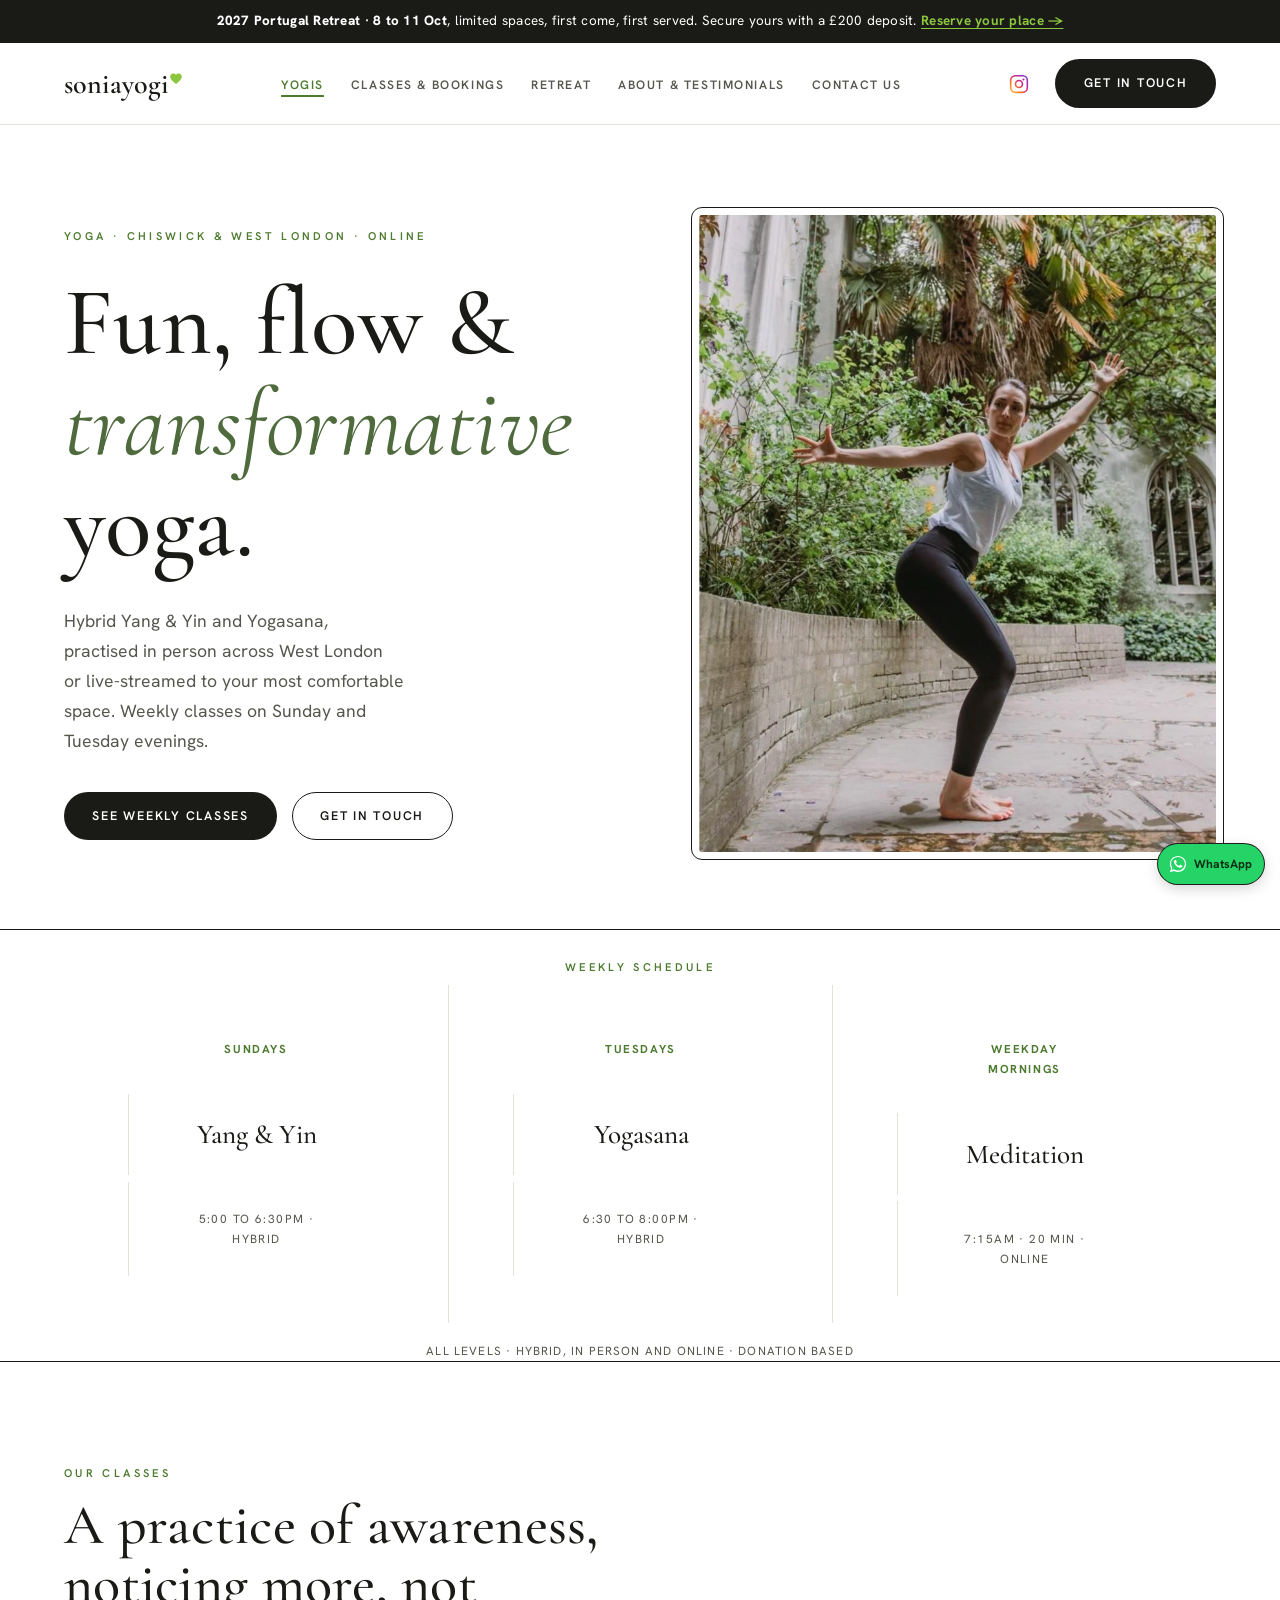
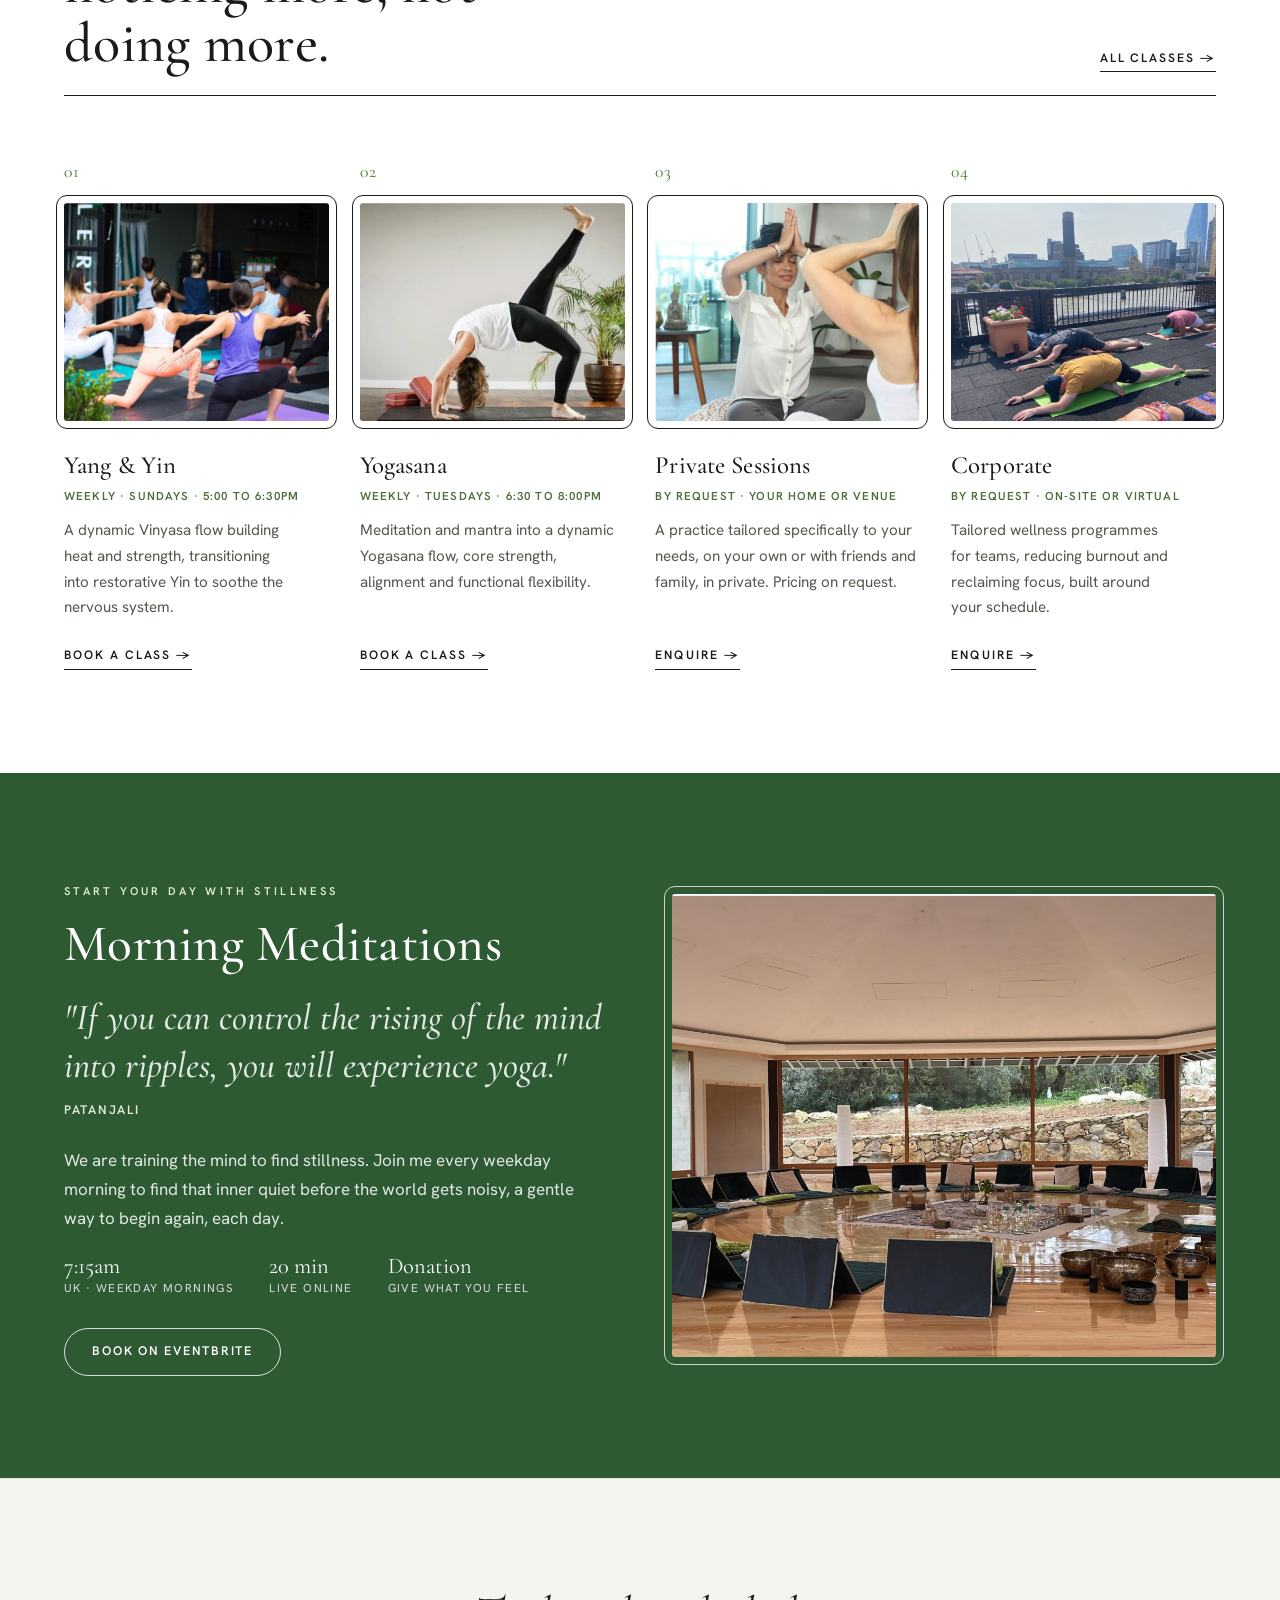
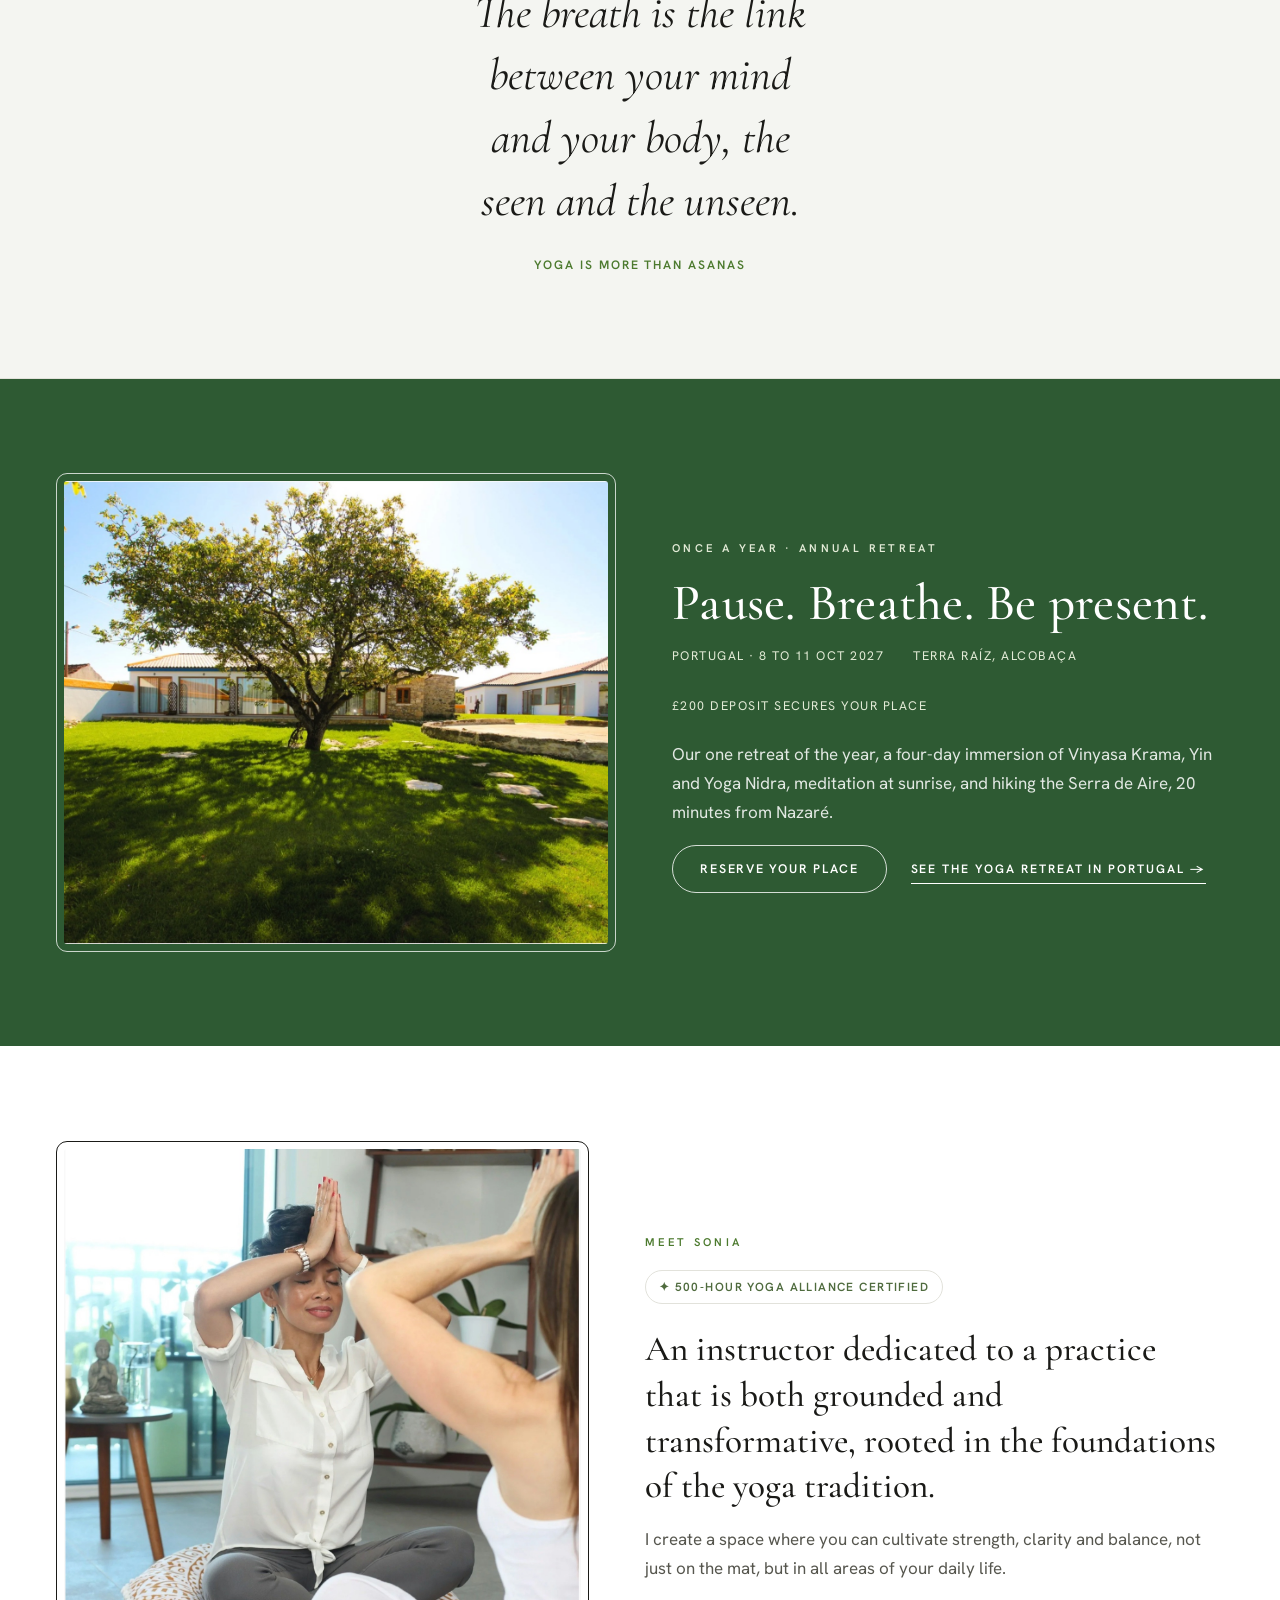
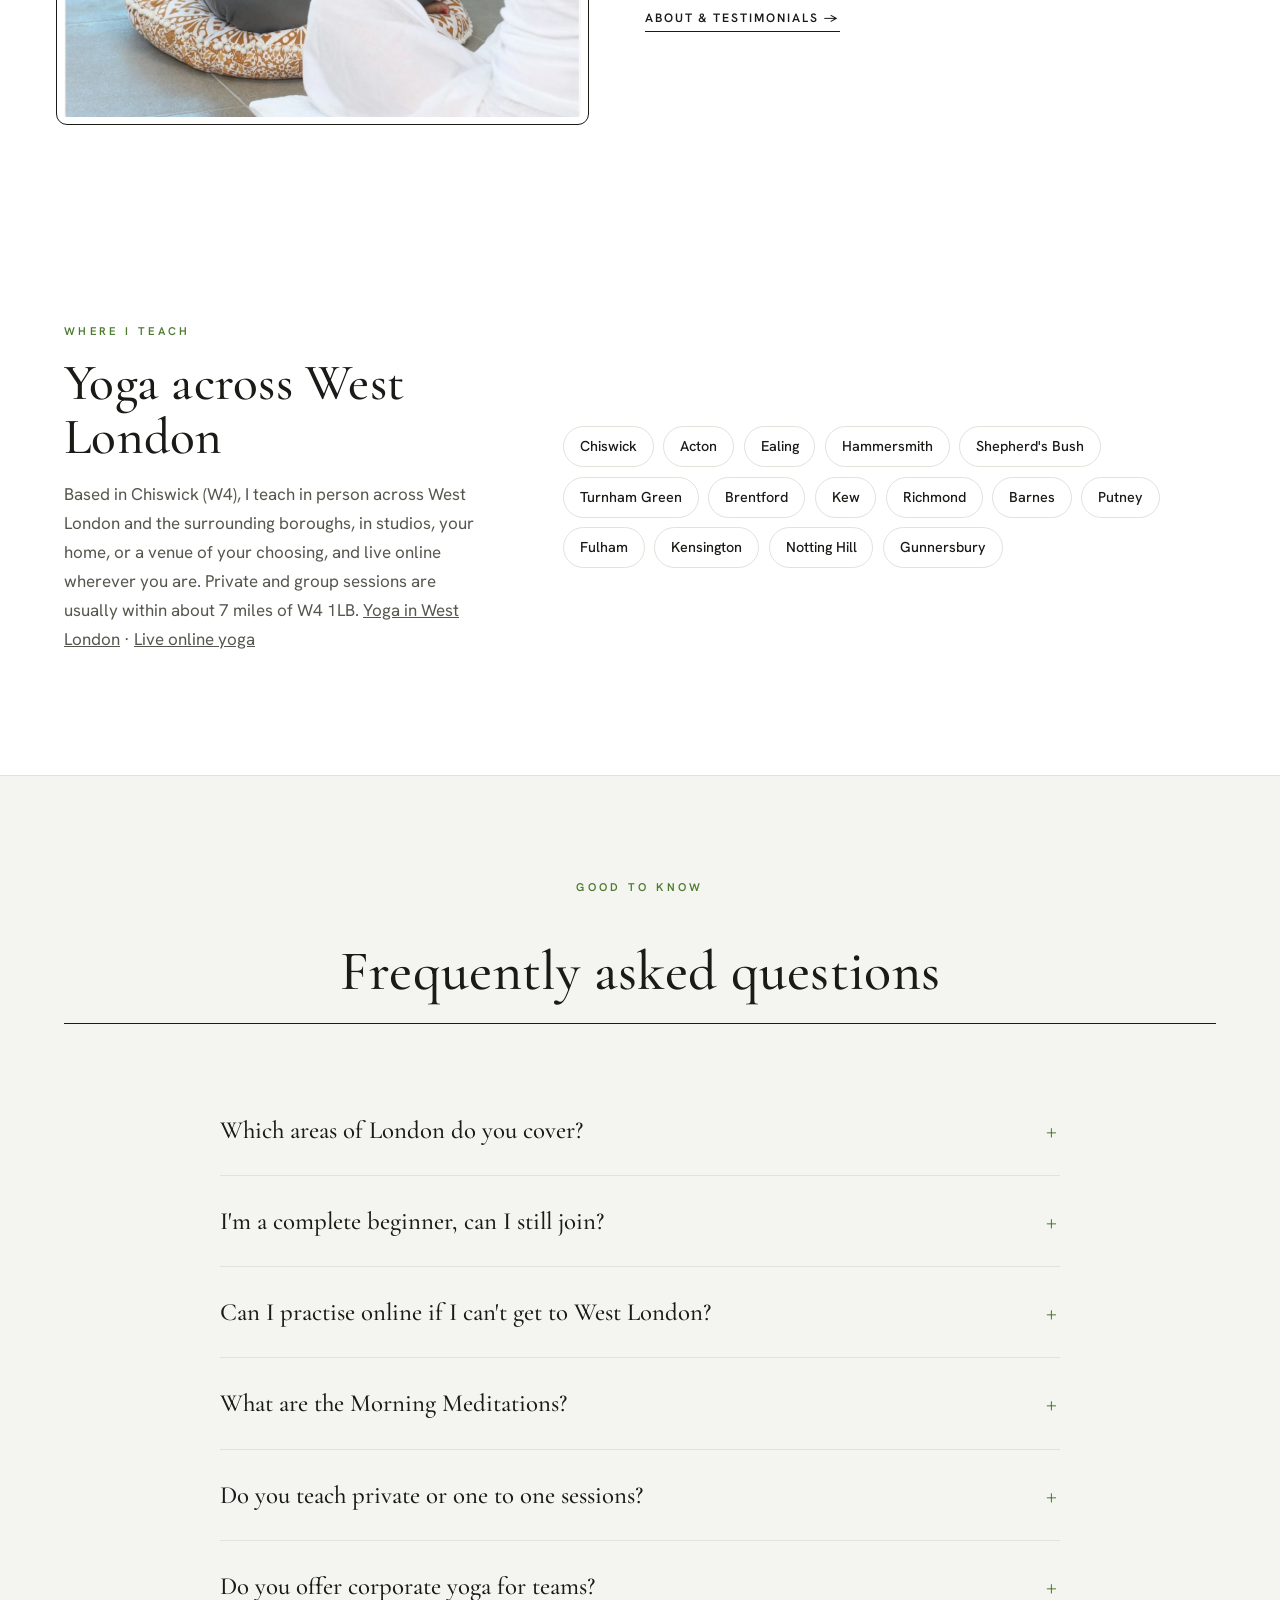
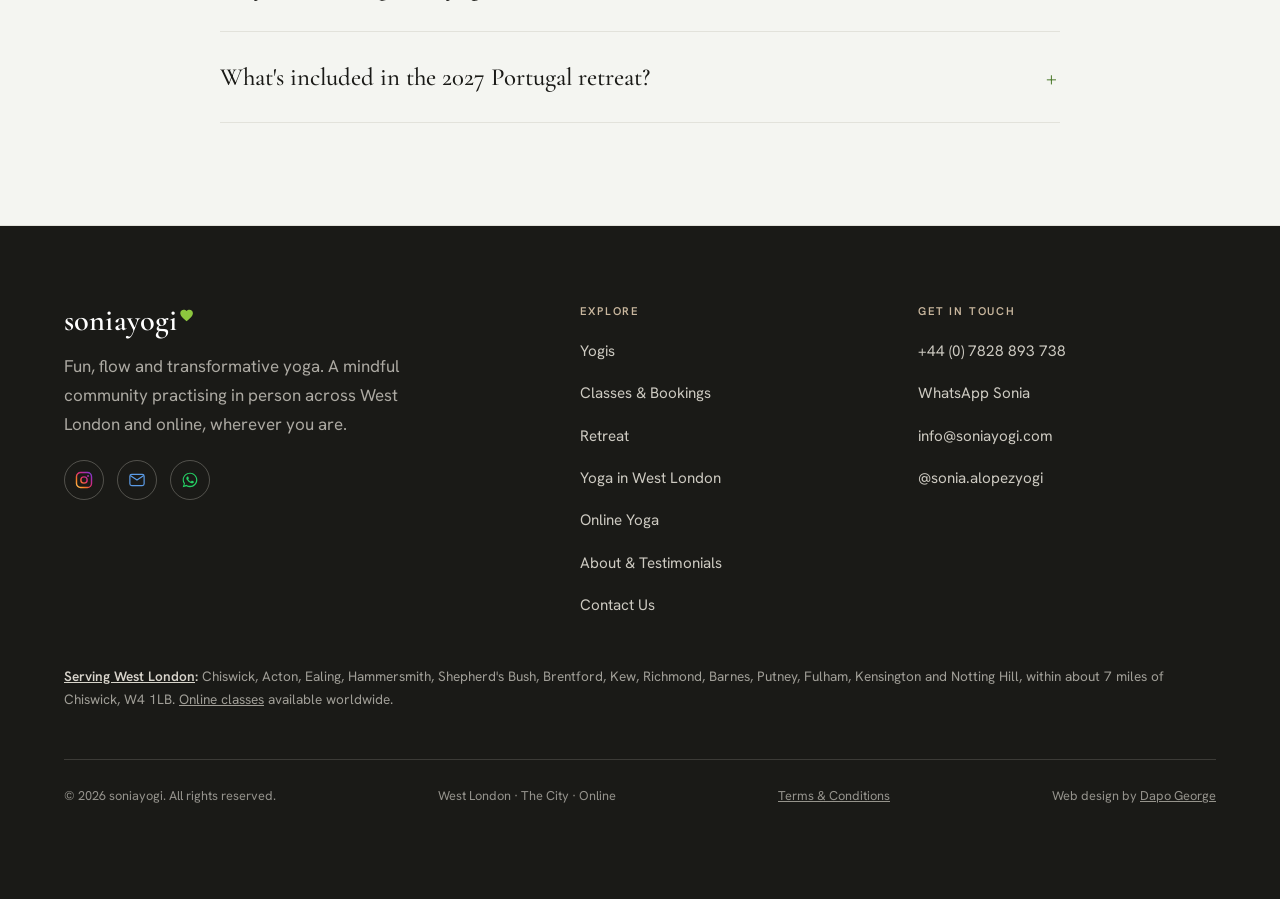
==== commit b42c4196: "Add files via upload" ====
--- a/index.html
+++ b/index.html
@@ -117,6 +117,43 @@
   ]
 }
 </script>
+<style id="site-fixes">
+/* ---------- thin line frame on images ---------- */
+.hero-img,.svc .ph,.class-media,.about-img,.stillness-img,.retreat-feature-media,.retreat-detail .media,.rt-hero-img,.rt-media.single img{outline:1px solid var(--ink);outline-offset:7px;box-shadow:none;}
+.band-sage .stillness-img,.band-sage .retreat-feature-media,.band-sage .retreat-detail .media,.band-sage .rt-media.single img{outline-color:rgba(255,255,255,.75);}
+.svc .ph{margin-bottom:calc(1.4rem + 8px);}
+
+/* instagram brand colours */
+.footer-social a:hover .ig-color *{stroke:#fff;}
+.footer-social a:hover .ig-color circle:last-child{fill:#fff;}
+
+/* email buttons, blue */
+.footer-social a.email-btn{background:transparent;border-color:rgba(250,246,236,.25);color:#5B9BE6;}
+.footer-social a.email-btn:hover{background:transparent;border-color:#5B9BE6;color:#8AB8F0;}
+.btn-email{background:transparent;border-color:#1A5FB4;color:#1A5FB4;}
+.btn-email:hover{background:transparent;border-color:#134A8E;color:#134A8E;transform:translateY(-2px);}
+/* email buttons, blue */
+.footer-social a.email-btn{background:transparent;border-color:rgba(250,246,236,.25);color:#5B9BE6;}
+.footer-social a.email-btn:hover{background:transparent;border-color:#5B9BE6;color:#8AB8F0;}
+.btn-email{background:transparent;border-color:#1A5FB4;color:#1A5FB4;}
+.btn-email:hover{background:transparent;border-color:#134A8E;color:#134A8E;transform:translateY(-2px);}
+/* instagram brand colours */
+.footer-social a:hover .ig-color *{stroke:#fff;}
+.footer-social a:hover .ig-color circle:last-child{fill:#fff;}
+/* ---------- WhatsApp ---------- */
+.wa-fab{position:fixed;right:16px;bottom:16px;z-index:90;display:inline-flex;align-items:center;justify-content:center;gap:6px;height:40px;padding:0 12px 0 10px;border-radius:999px;background:#25D366;color:#fff;text-decoration:none;font-family:var(--body);font-weight:700;font-size:12px;box-shadow:0 0 0 1px var(--ink),0 4px 14px rgba(0,0,0,.18);transition:transform .2s ease,background .2s ease;}
+.wa-fab svg{width:20px;height:20px;flex-shrink:0;}
+.wa-fab .wa-fab-text{color:#0B2E16;}
+.wa-fab:hover{background:#1EBE5A;transform:translateY(-2px);}
+.wa-fab:focus-visible{outline:3px solid var(--ink);outline-offset:4px;}
+@media(max-width:640px){.wa-fab{width:40px;padding:0 !important;}.wa-fab .wa-fab-text{position:absolute;width:1px;height:1px;overflow:hidden;clip:rect(0 0 0 0);white-space:nowrap;}}
+@media(prefers-reduced-motion:reduce){.wa-fab{transition:none;}.wa-fab:hover{transform:none;}}
+@media print{.wa-fab{display:none;}}
+.footer-social a.wa-btn{color:#25D366;}
+.footer-social a.wa-btn:hover{background:transparent;border-color:#25D366;color:#4BE083;}
+.footer-social a.wa-btn svg{width:20px;height:20px;}
+.site-footer{padding-bottom:calc(2.5rem + 52px);}
+</style>
 </head>
 <body>
 <a class="skip-link" href="#main">Skip to content</a>
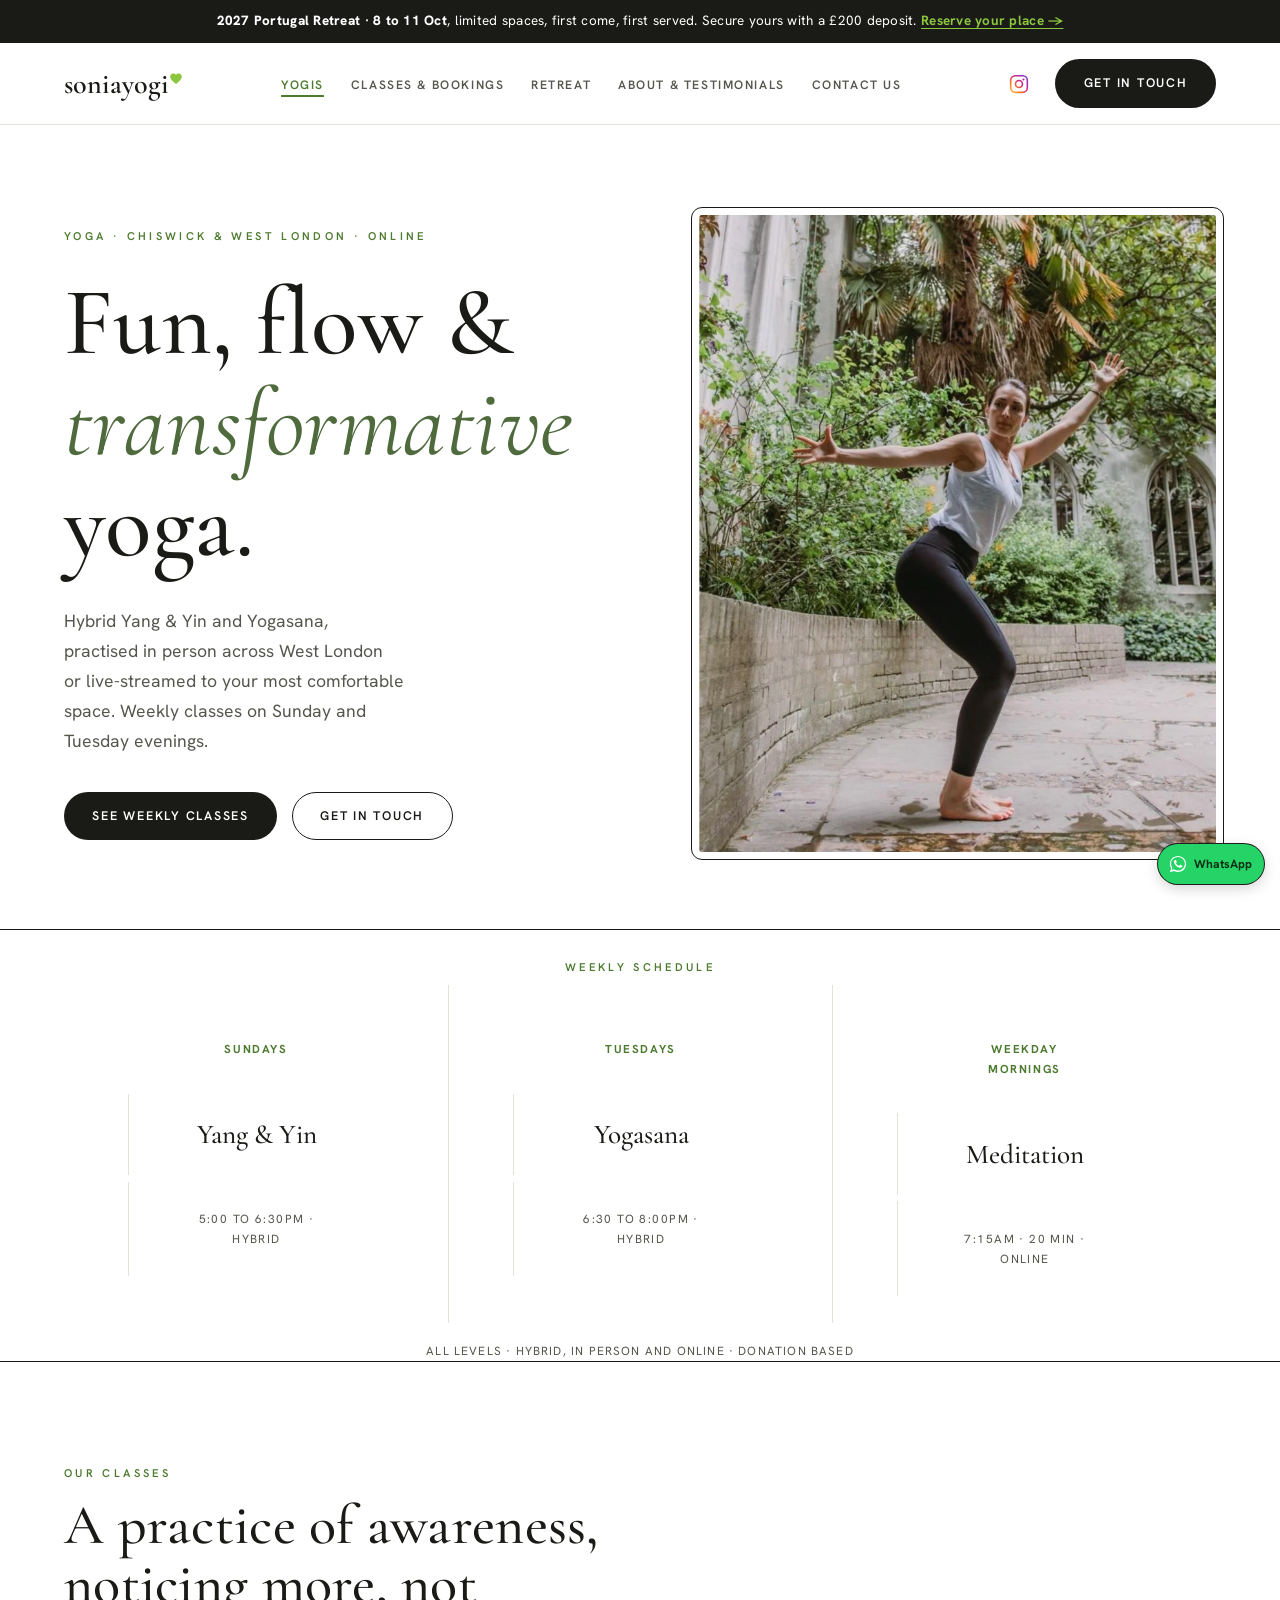
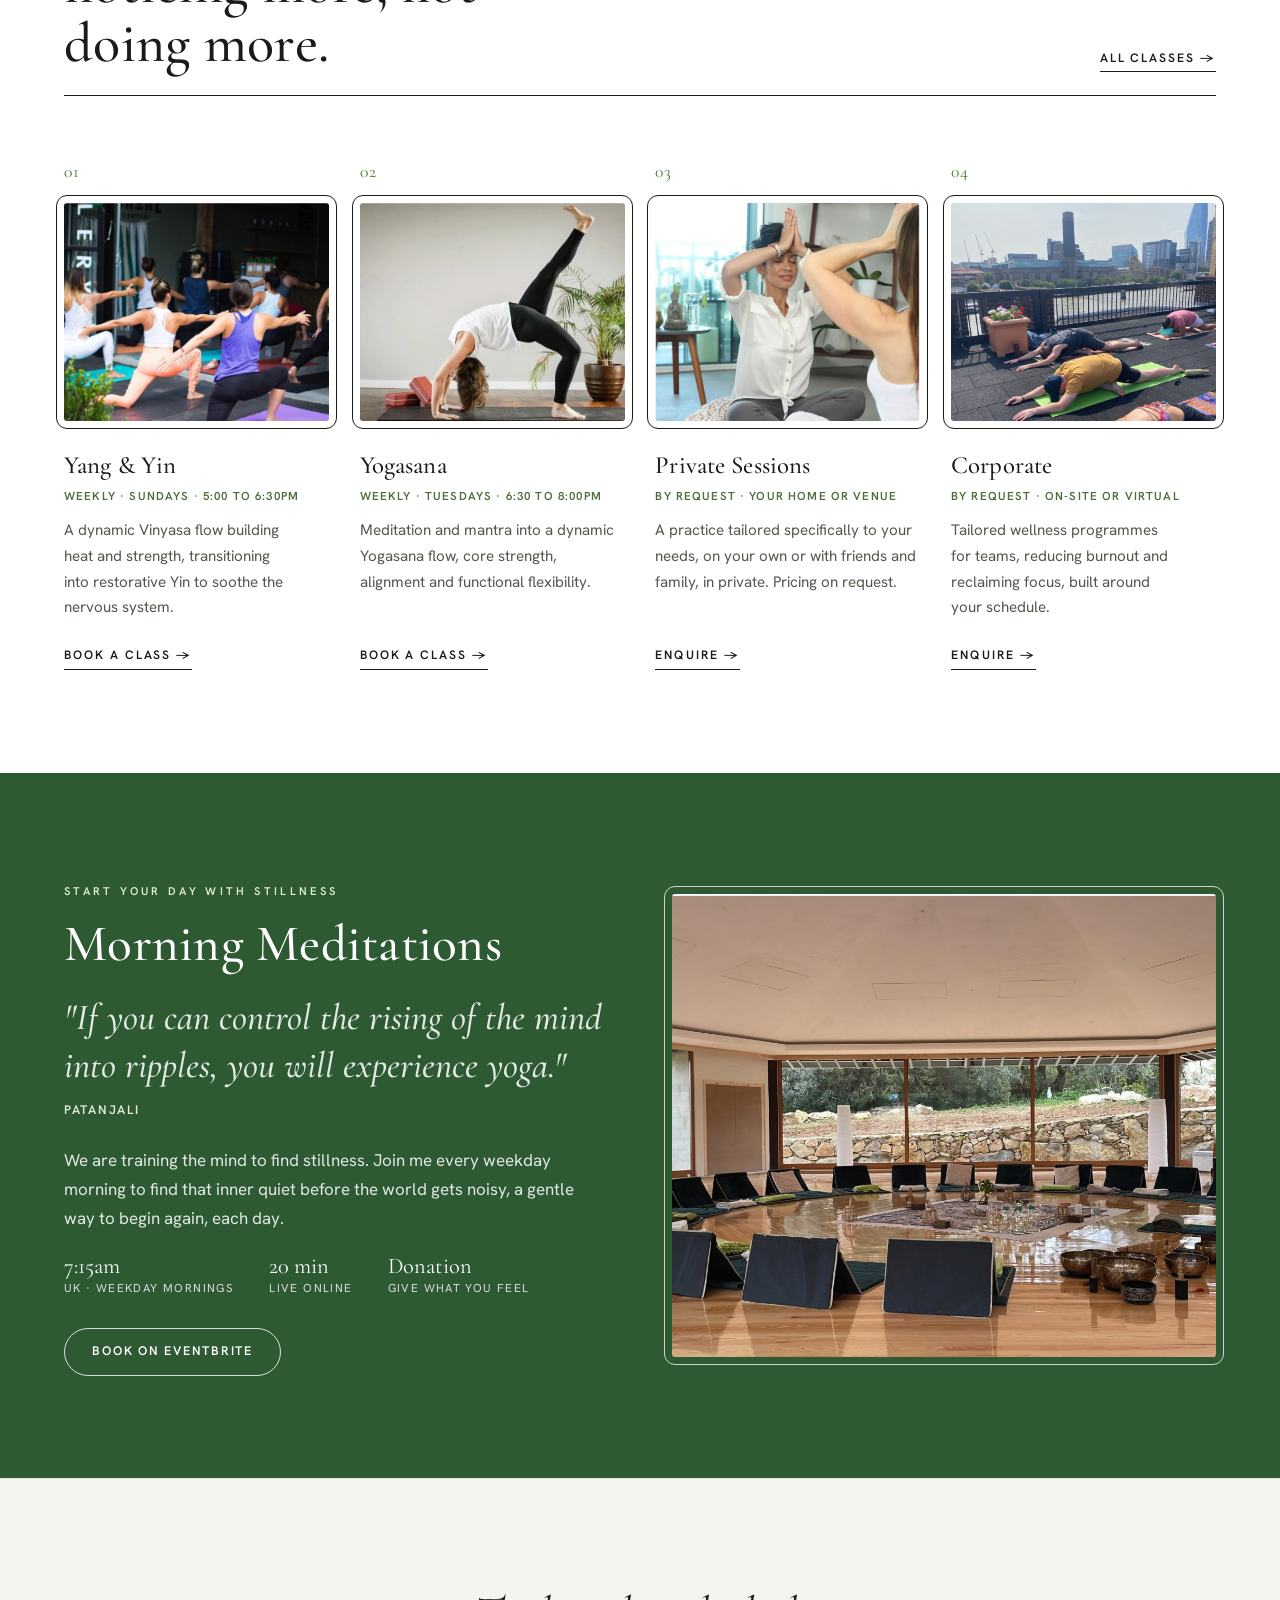
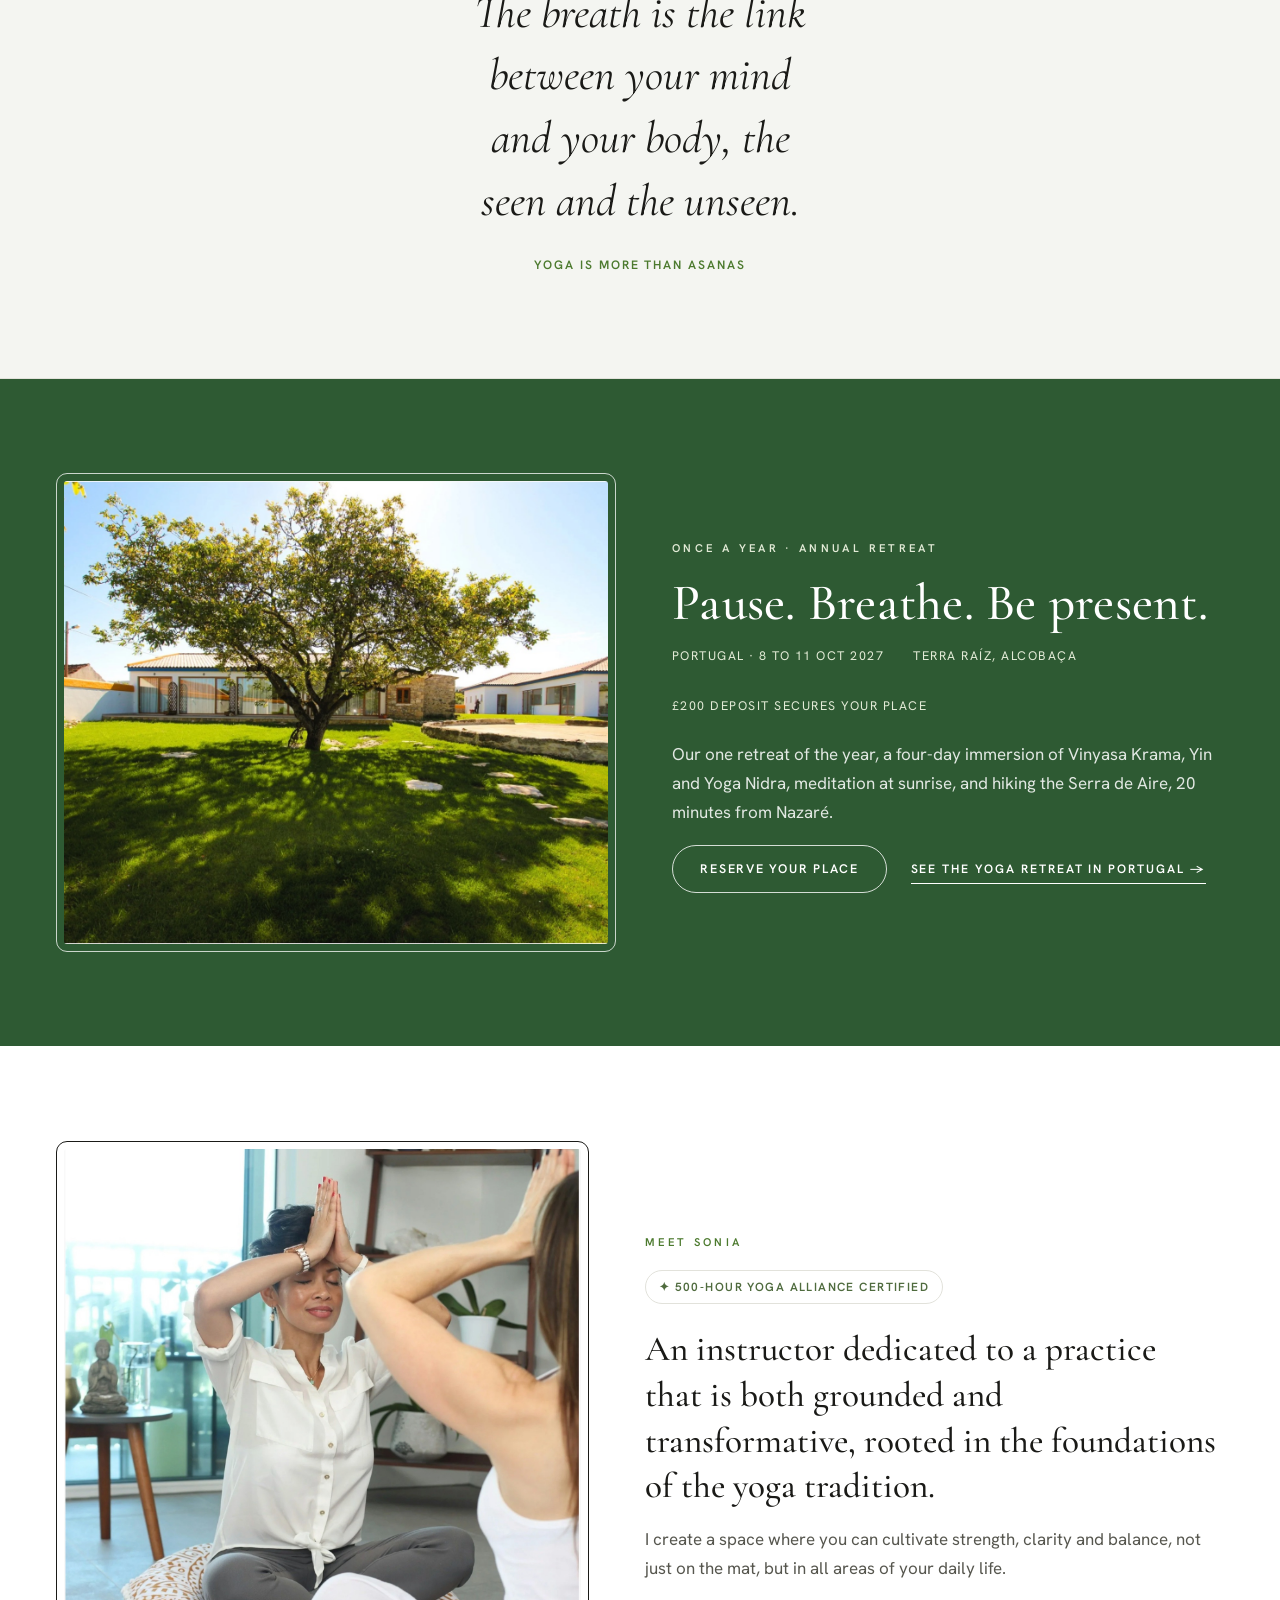
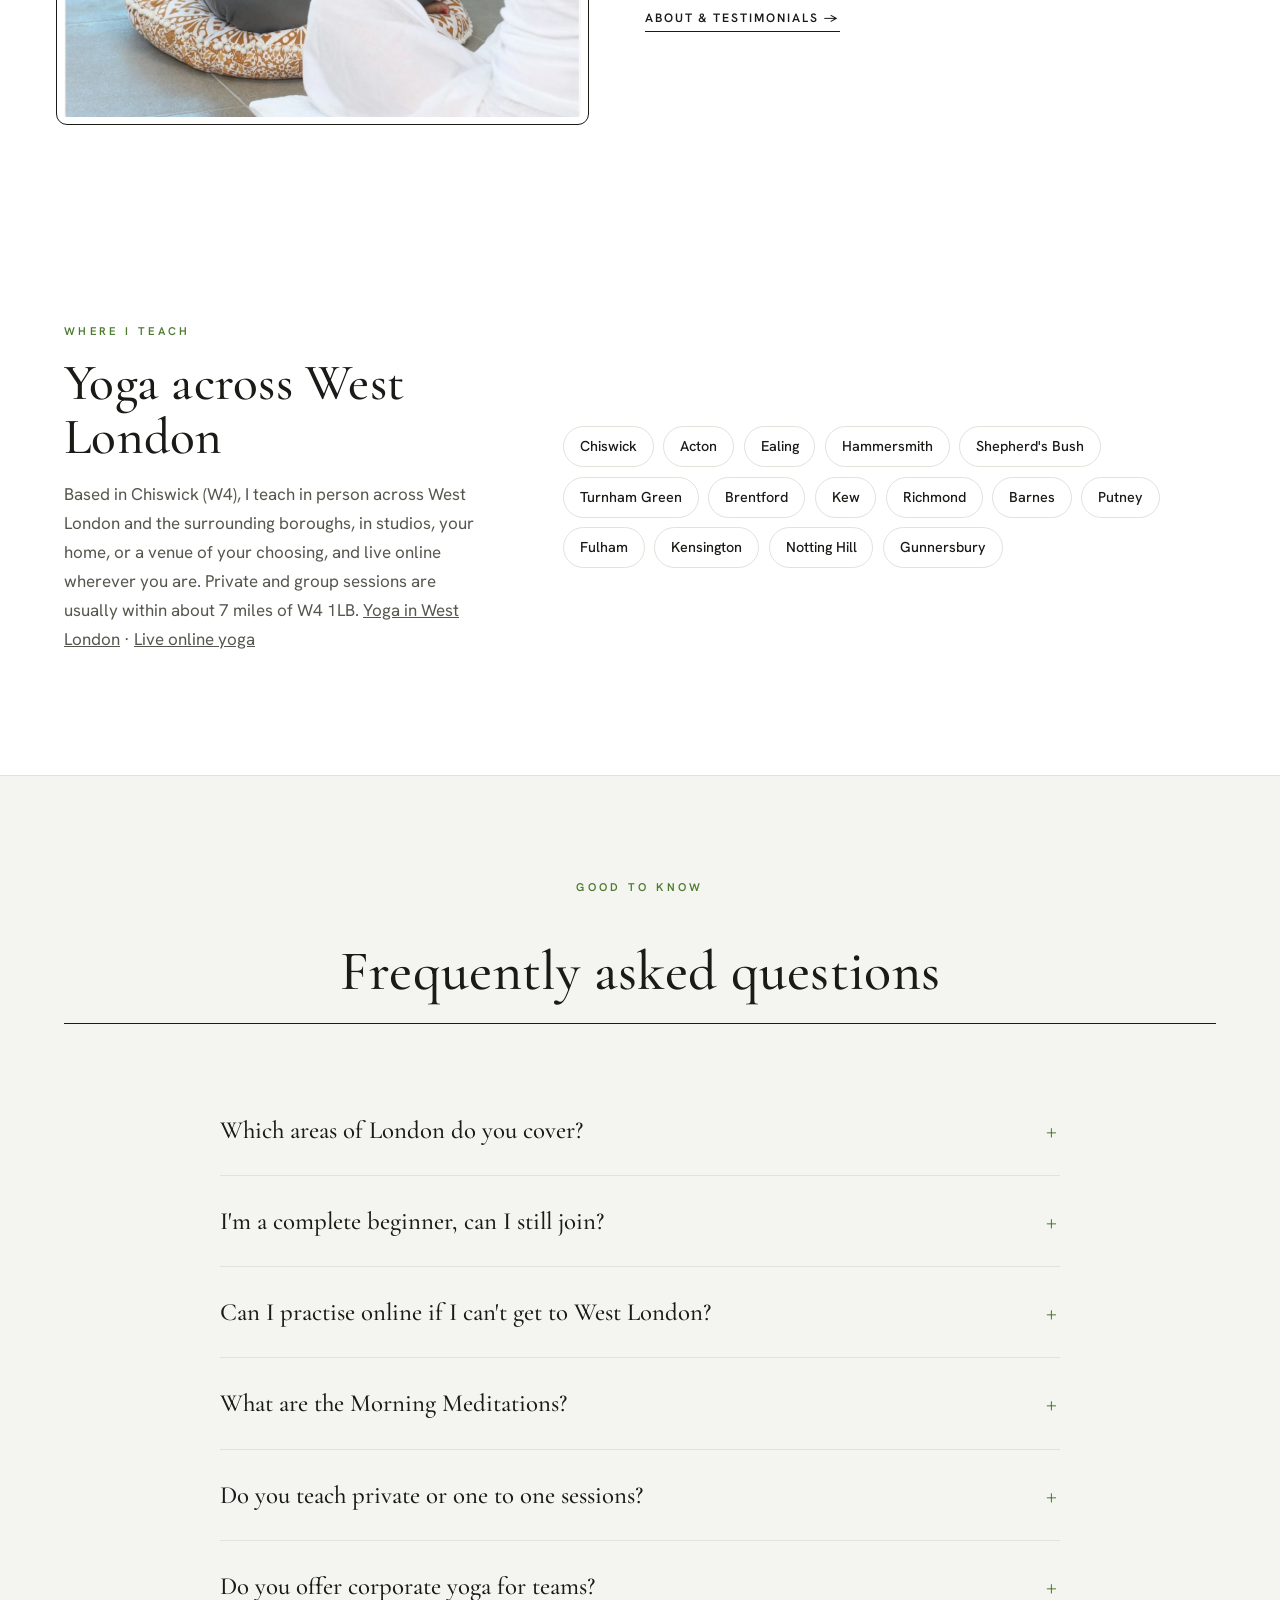
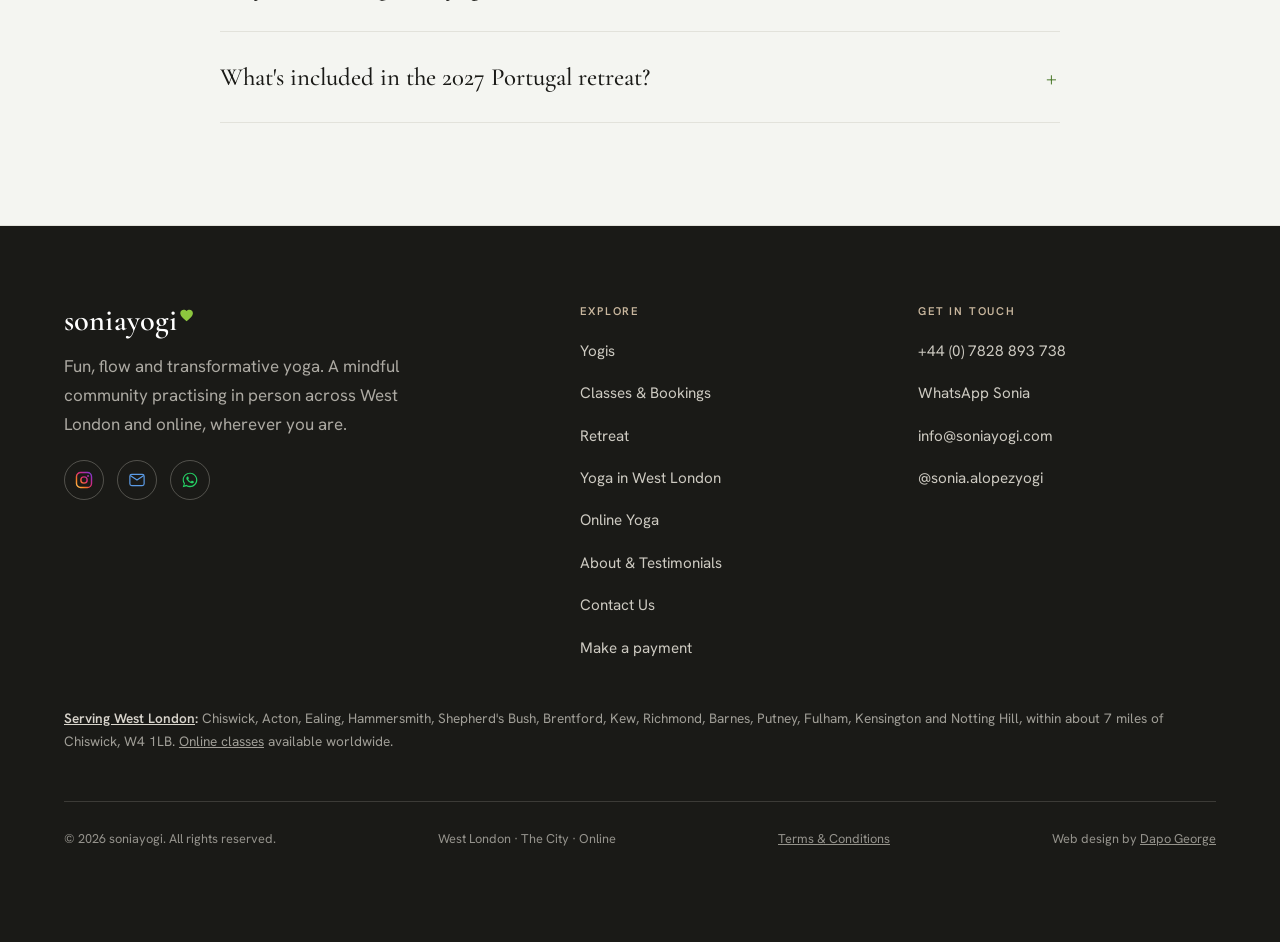
==== commit d6e81d7e: "Add files via upload" ====
--- a/index.html
+++ b/index.html
@@ -392,6 +392,7 @@
         <li><a href="online-yoga.html">Online Yoga</a></li>
         <li><a href="about-testimonials.html">About &amp; Testimonials</a></li>
         <li><a href="contact-us.html">Contact Us</a></li>
+        <li><a href="pay.html">Make a payment</a></li>
       </ul>
     </div>
     <div class="footer-col">
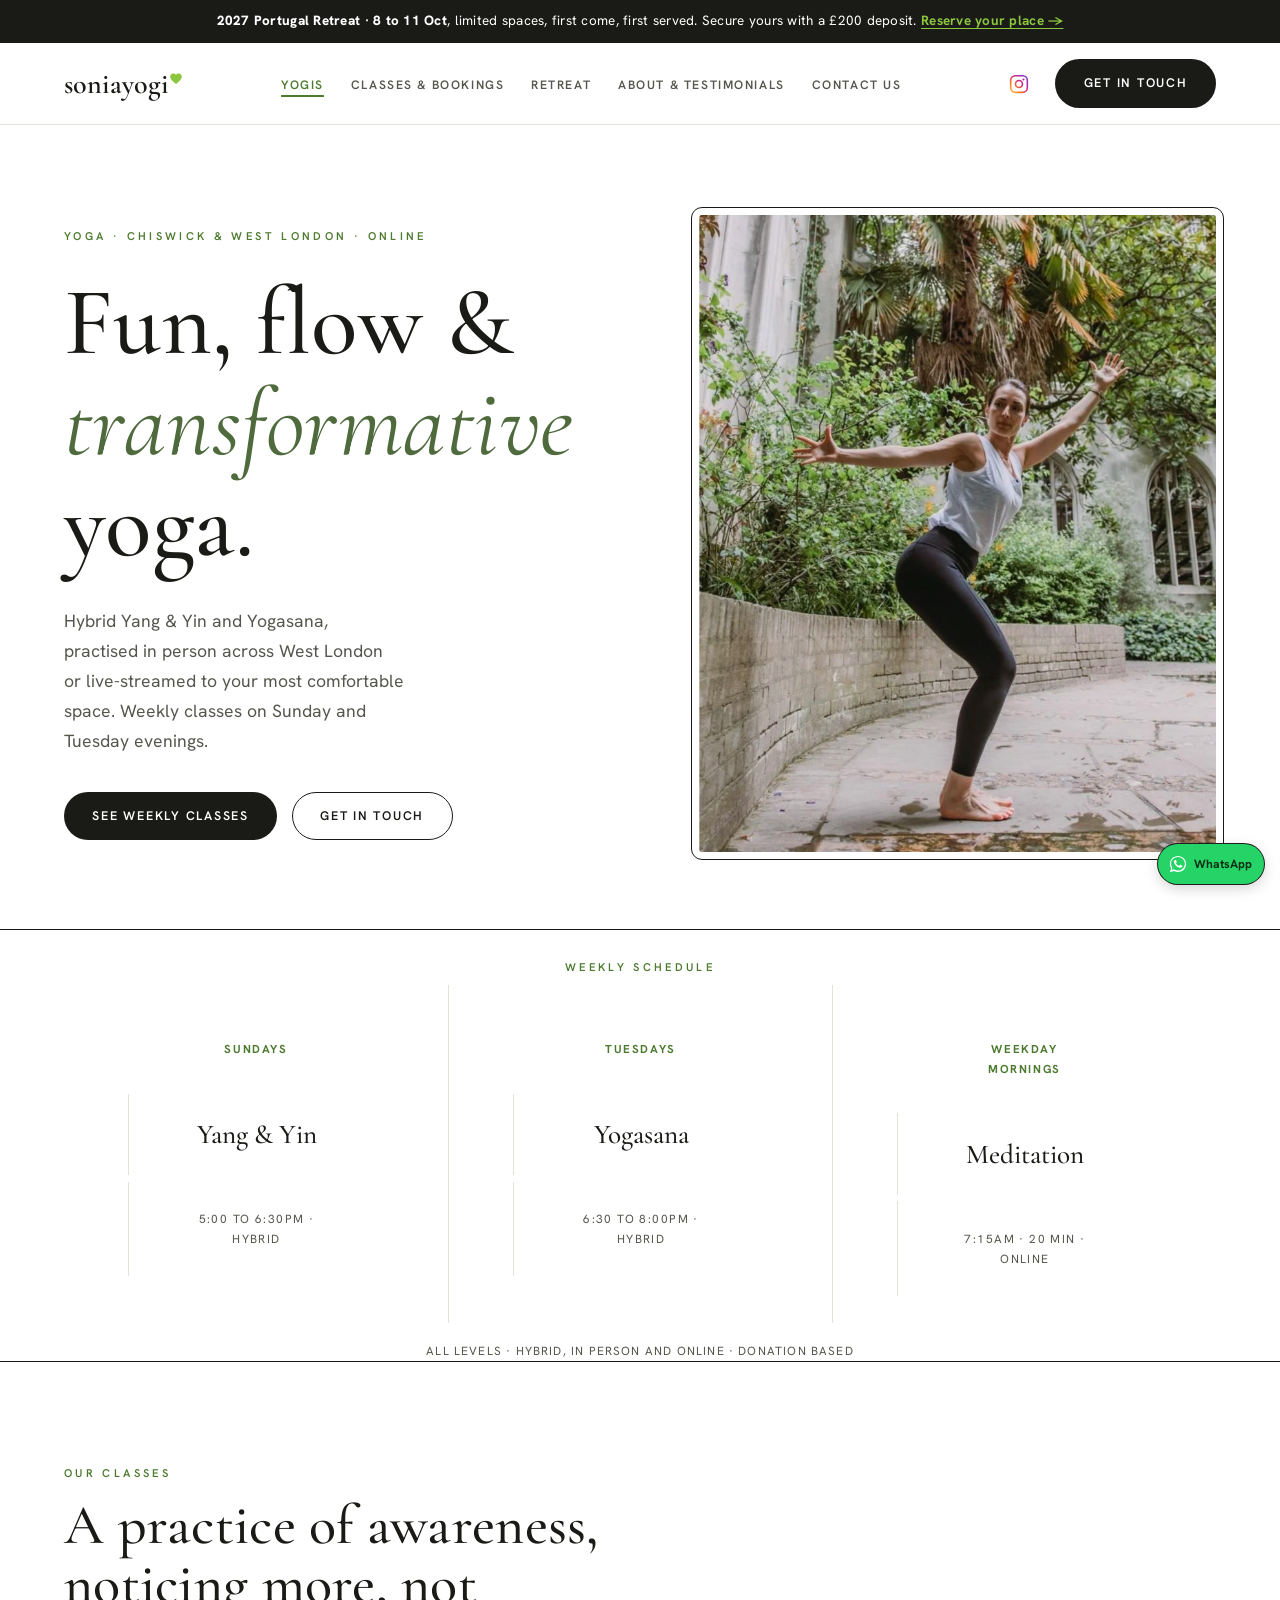
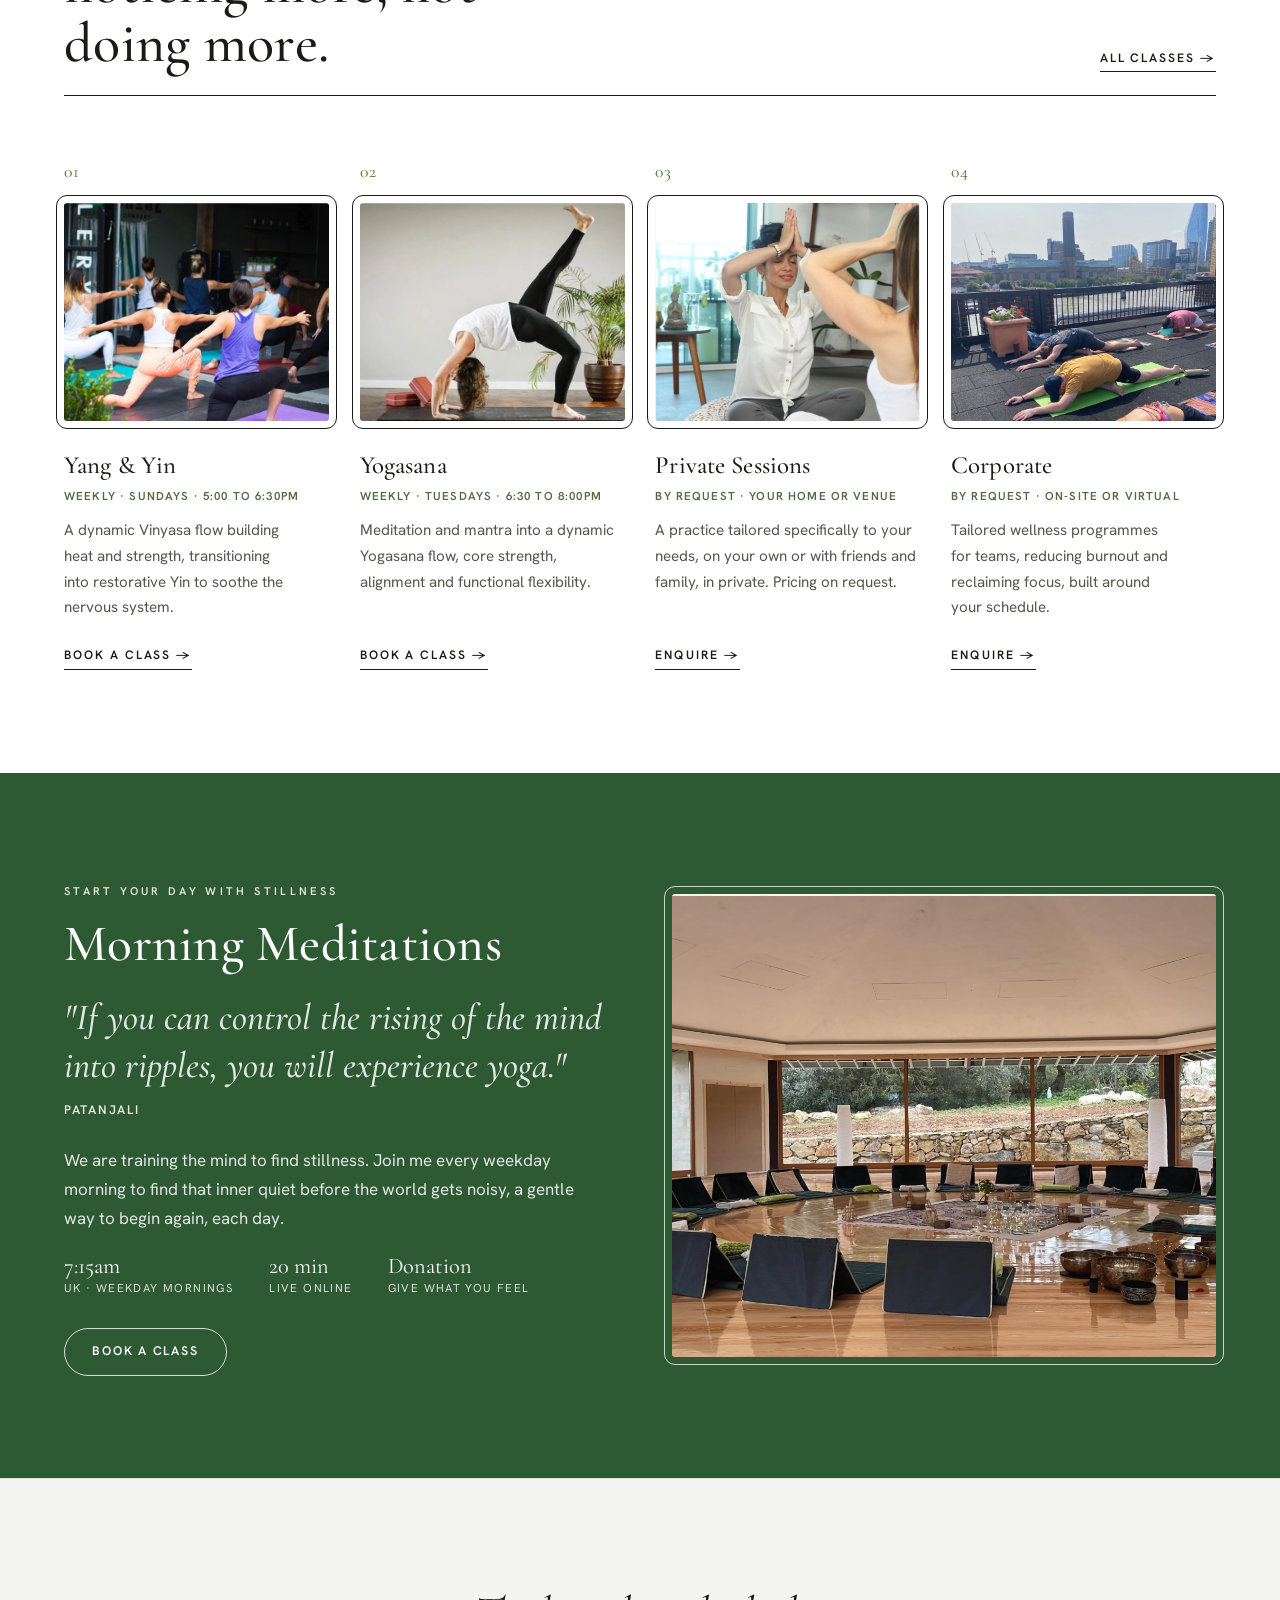
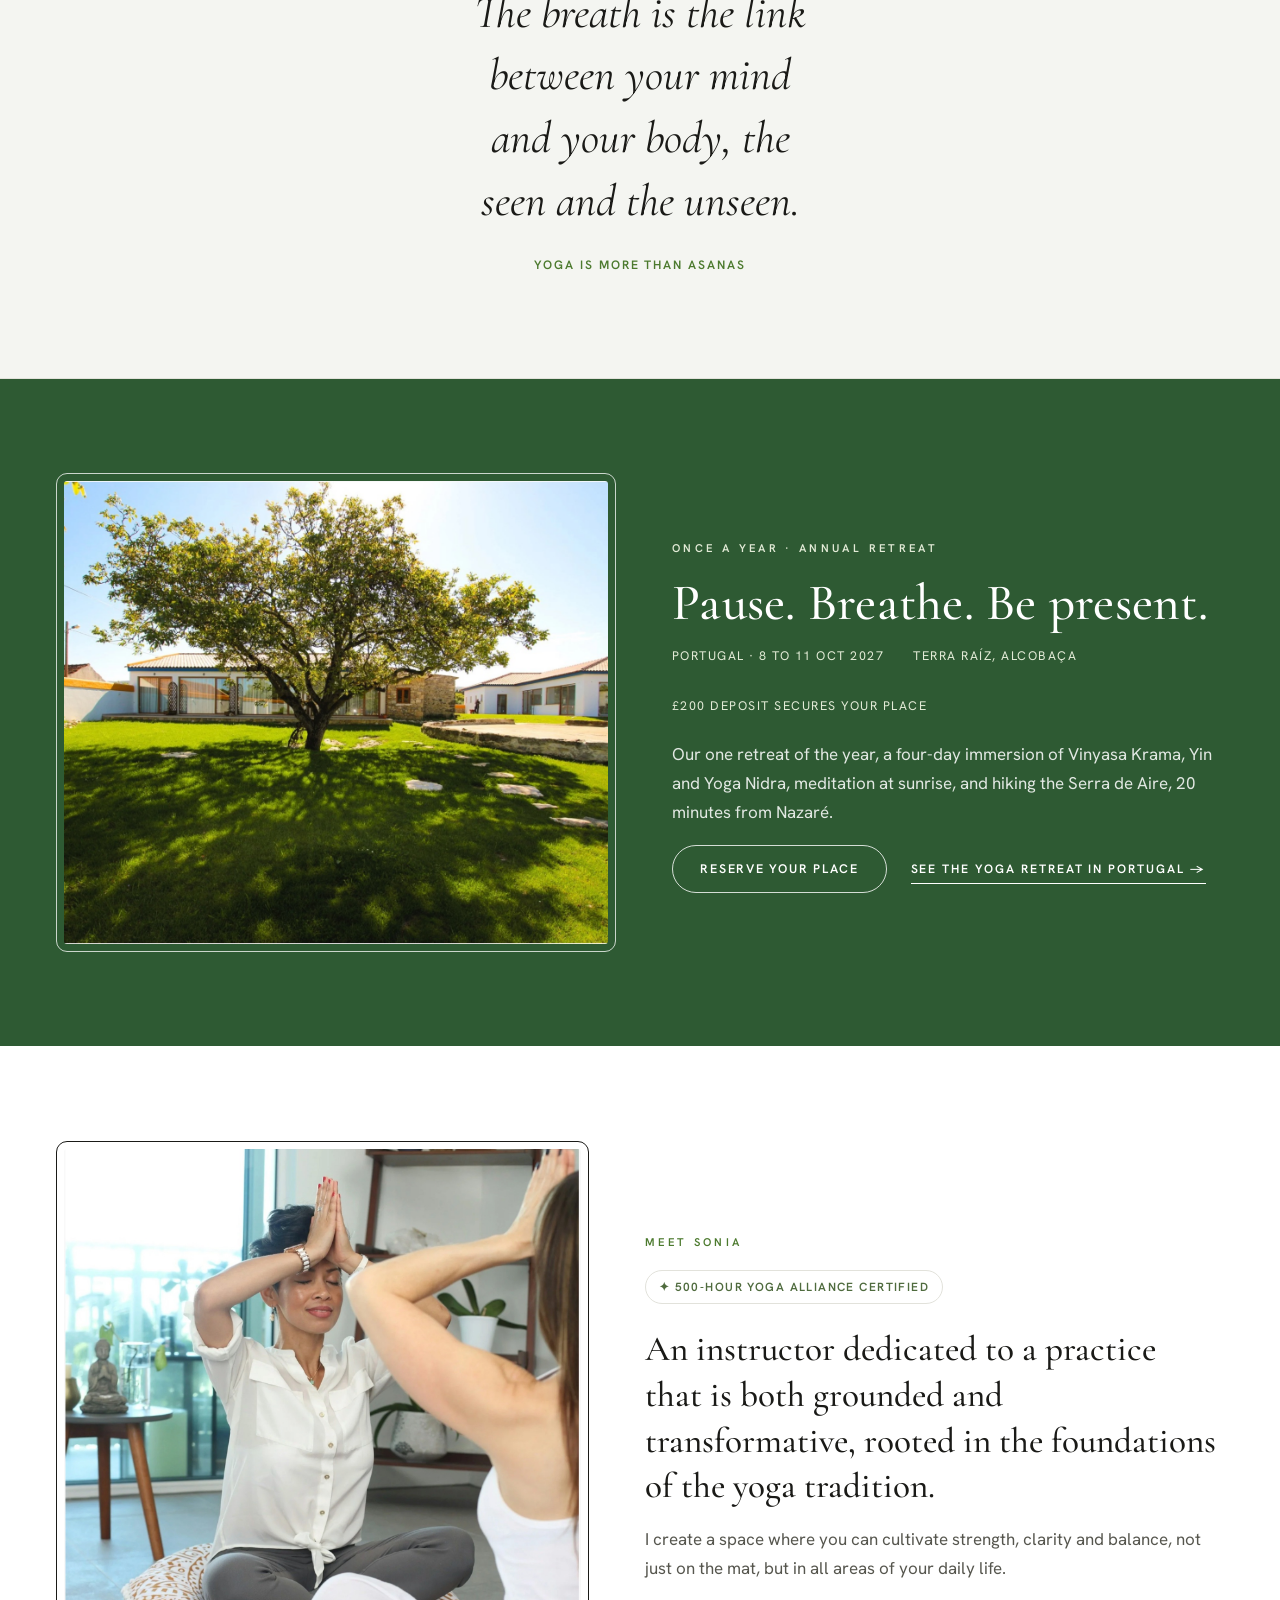
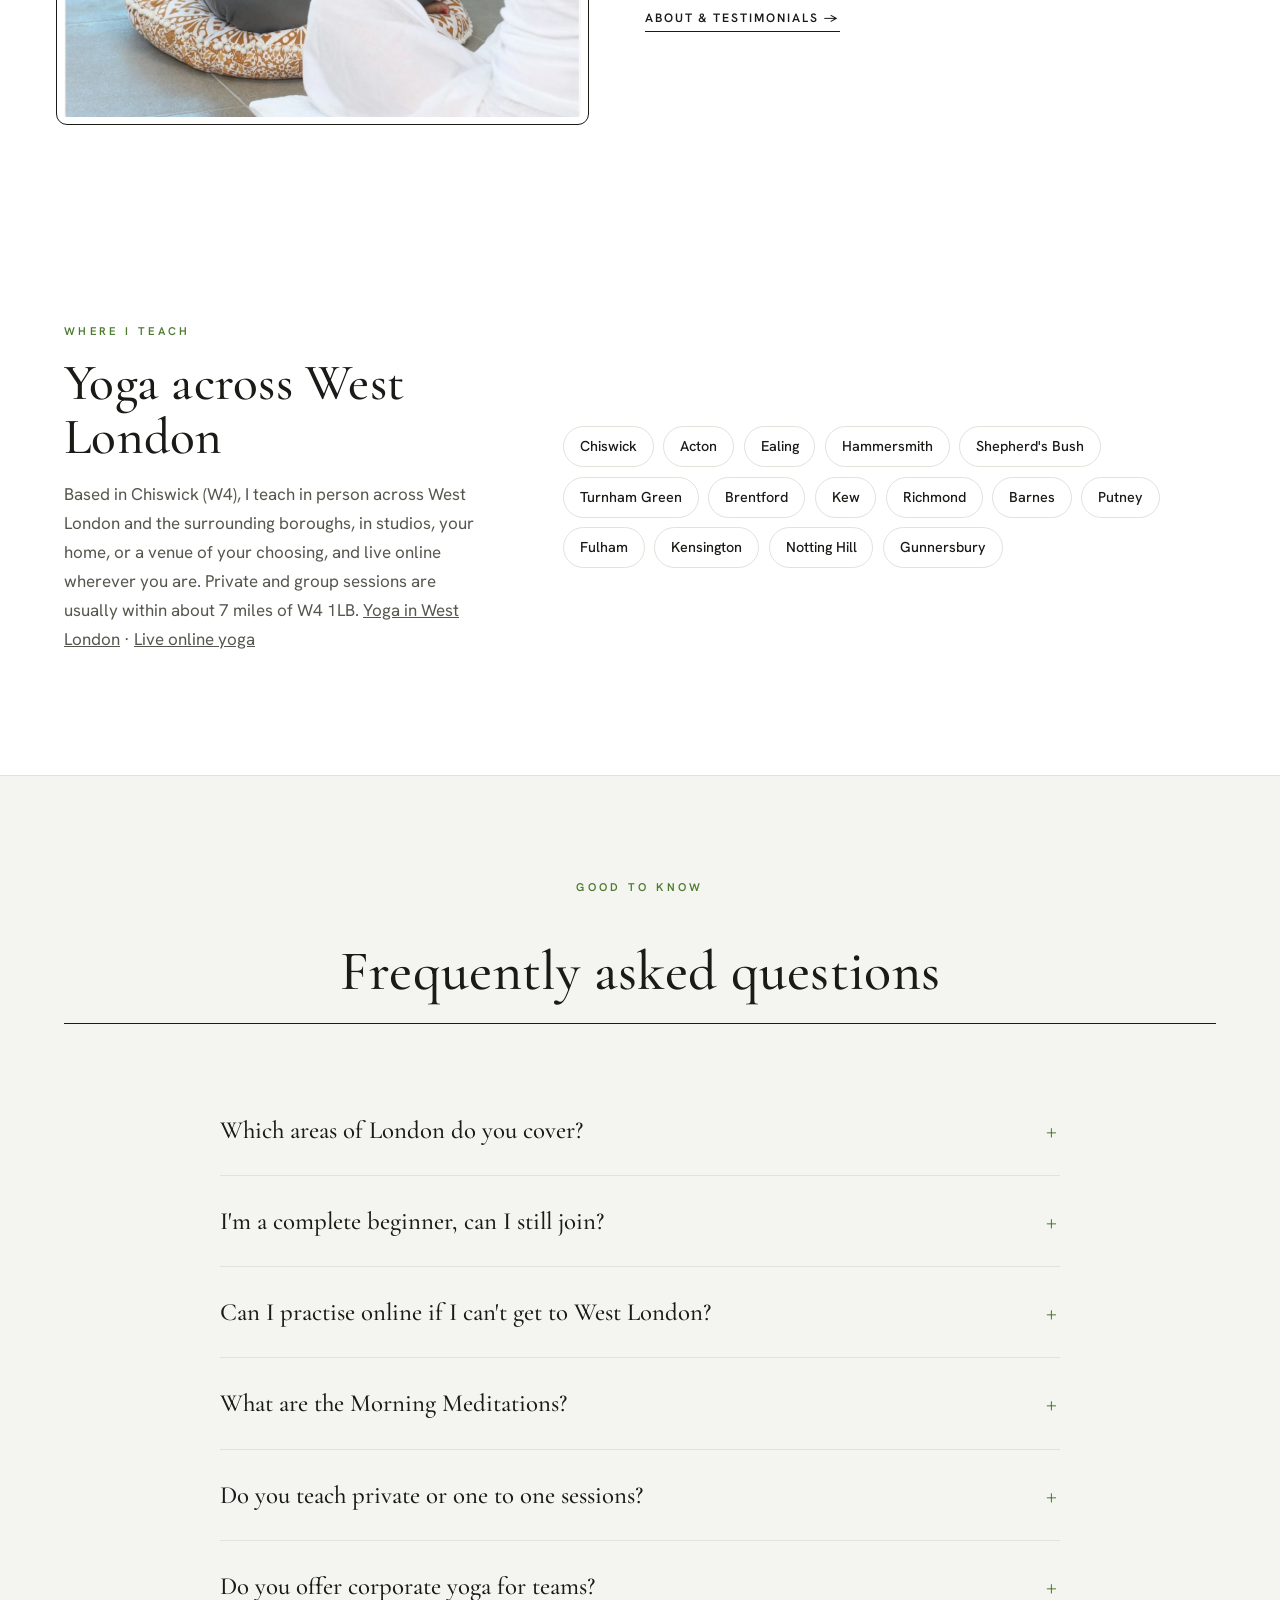
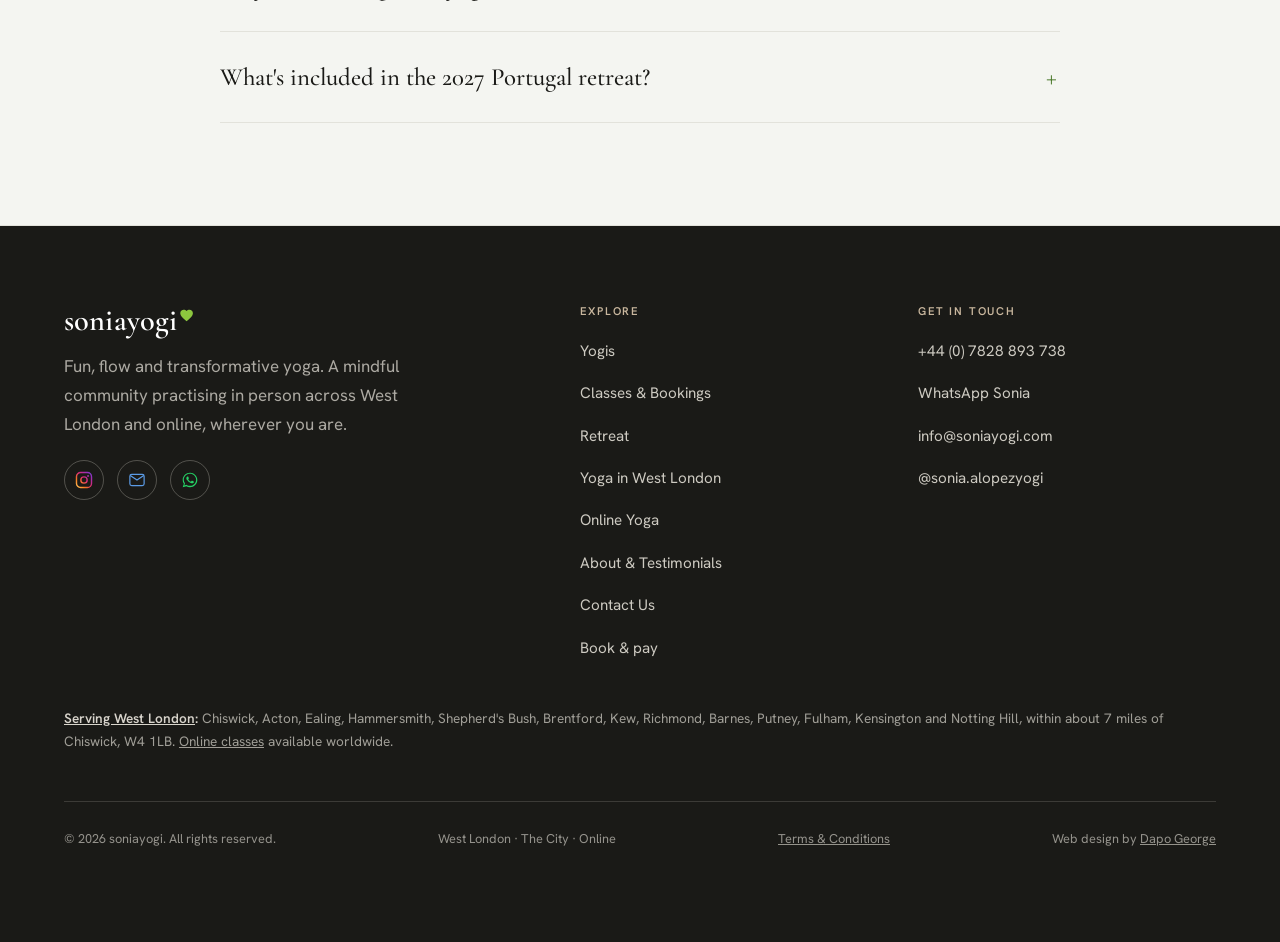
==== commit 39490ad0: "Add files via upload" ====
--- a/index.html
+++ b/index.html
@@ -275,7 +275,7 @@
         <div><div class="k">20 min</div><div class="v">Live online</div></div>
         <div><div class="k">Donation</div><div class="v">Give what you feel</div></div>
       </div>
-      <a href="https://www.eventbrite.com/e/1991837266884?aff=oddtdtcreator" target="_blank" rel="noopener" class="btn btn-light">Book on Eventbrite</a>
+      <a href="pay.html?for=meditation" class="btn btn-light">Book a class</a>
     </div>
     <div class="stillness-img reveal">
       <img loading="lazy" decoding="async" src="images/meditation-hall.jpg" alt="A calm space for morning meditation">
@@ -392,7 +392,7 @@
         <li><a href="online-yoga.html">Online Yoga</a></li>
         <li><a href="about-testimonials.html">About &amp; Testimonials</a></li>
         <li><a href="contact-us.html">Contact Us</a></li>
-        <li><a href="pay.html">Make a payment</a></li>
+        <li><a href="pay.html">Book &amp; pay</a></li>
       </ul>
     </div>
     <div class="footer-col">
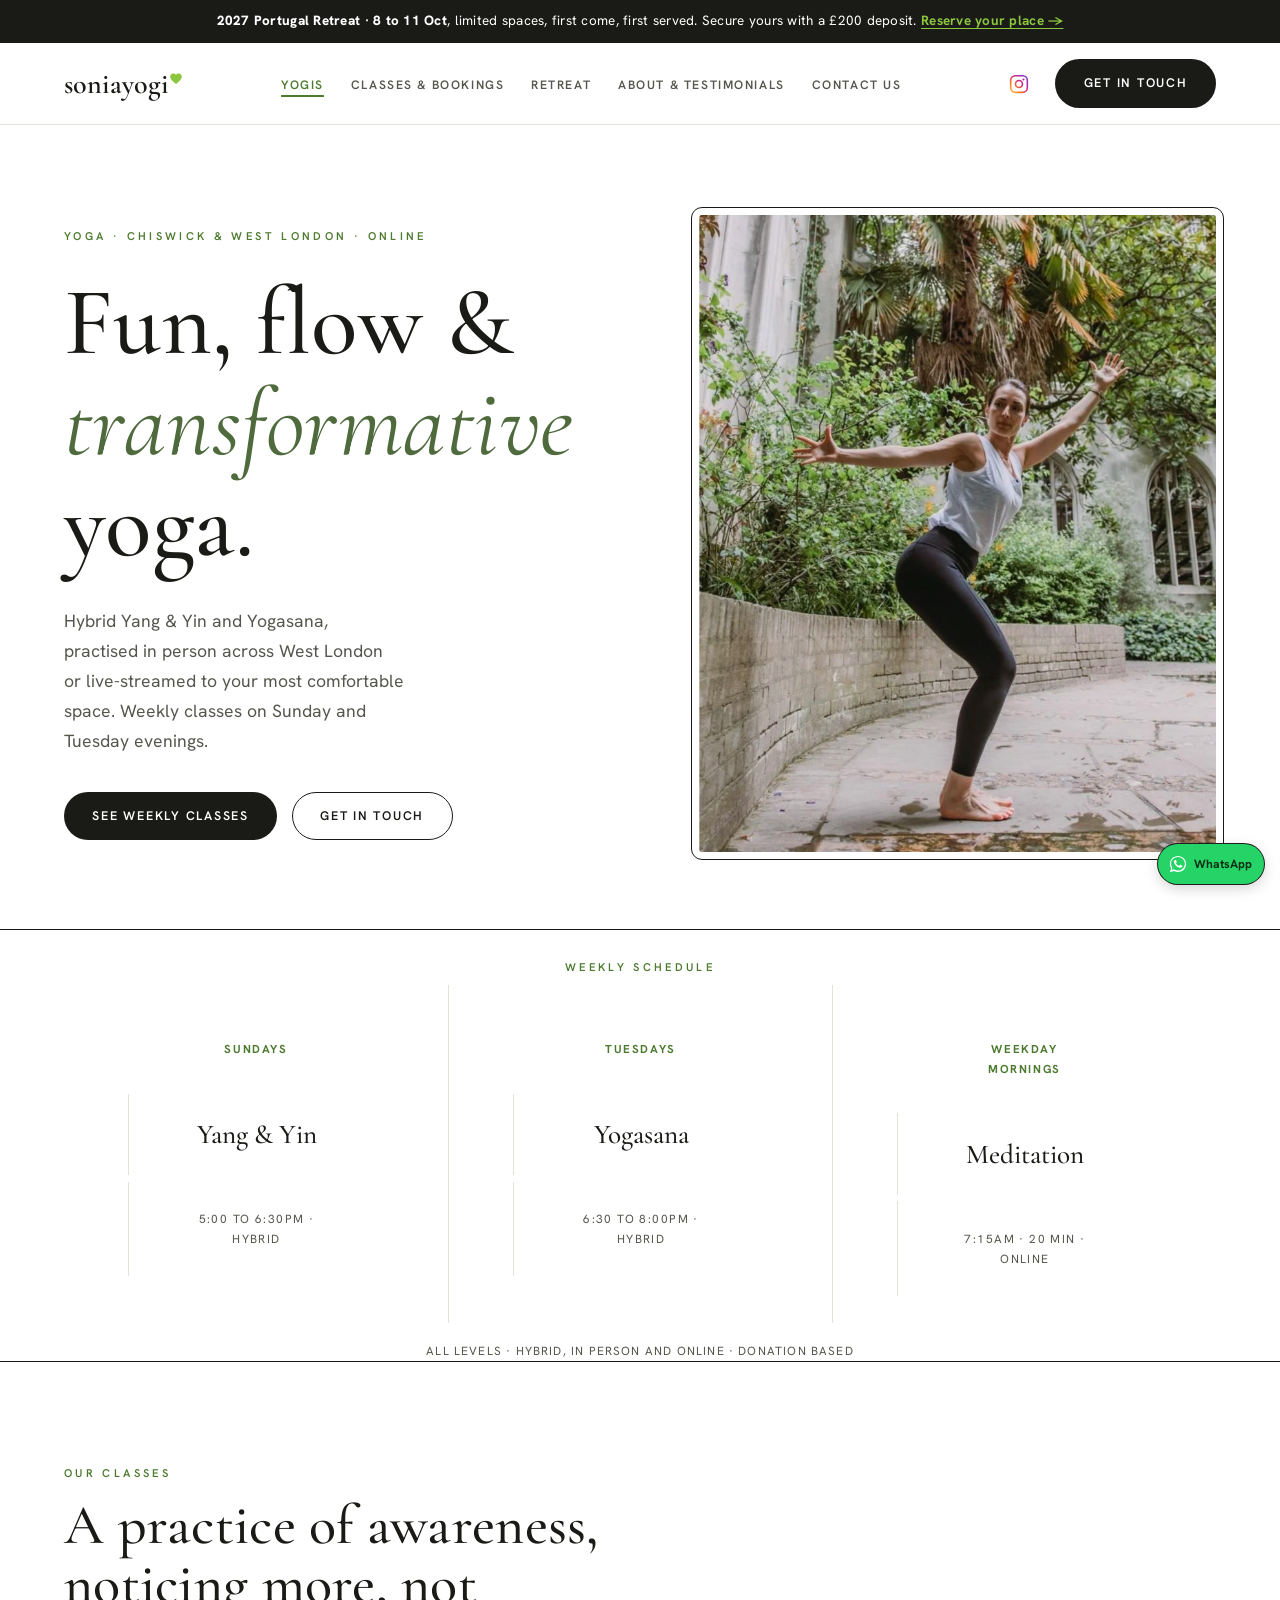
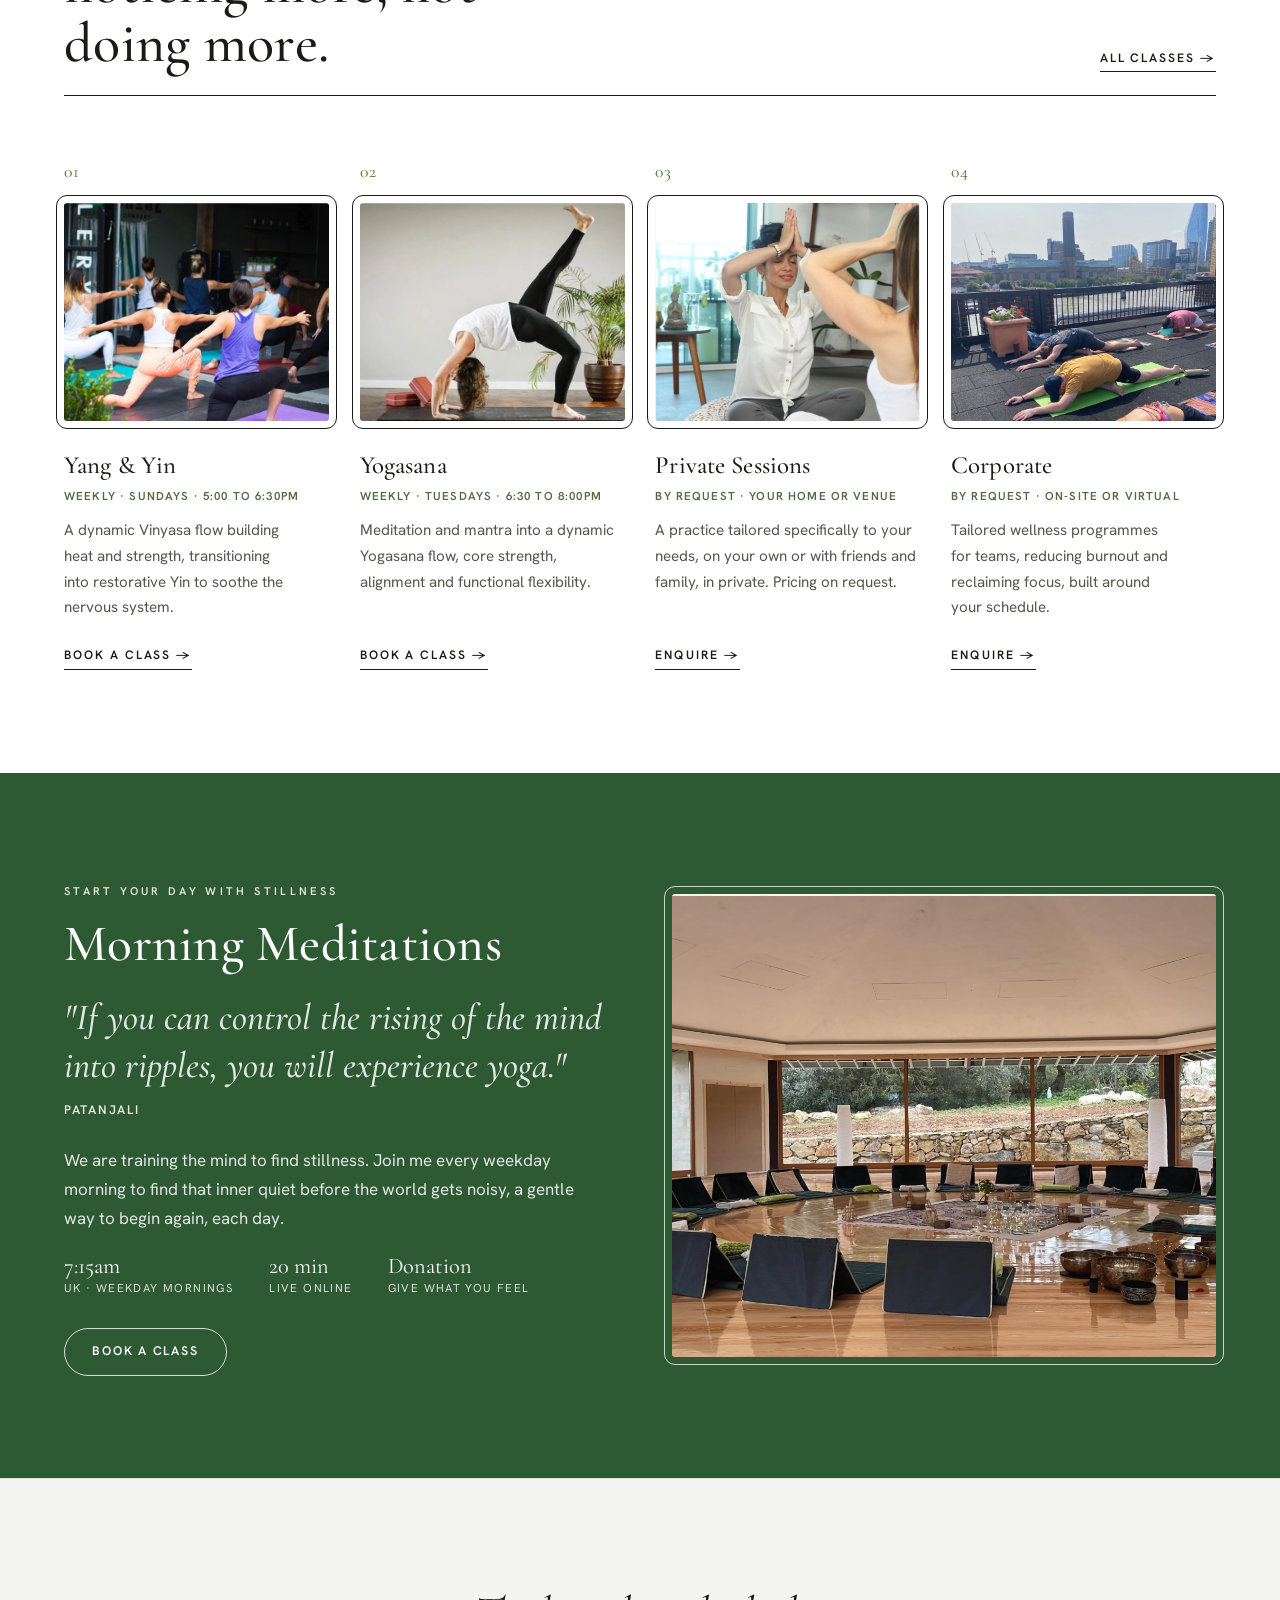
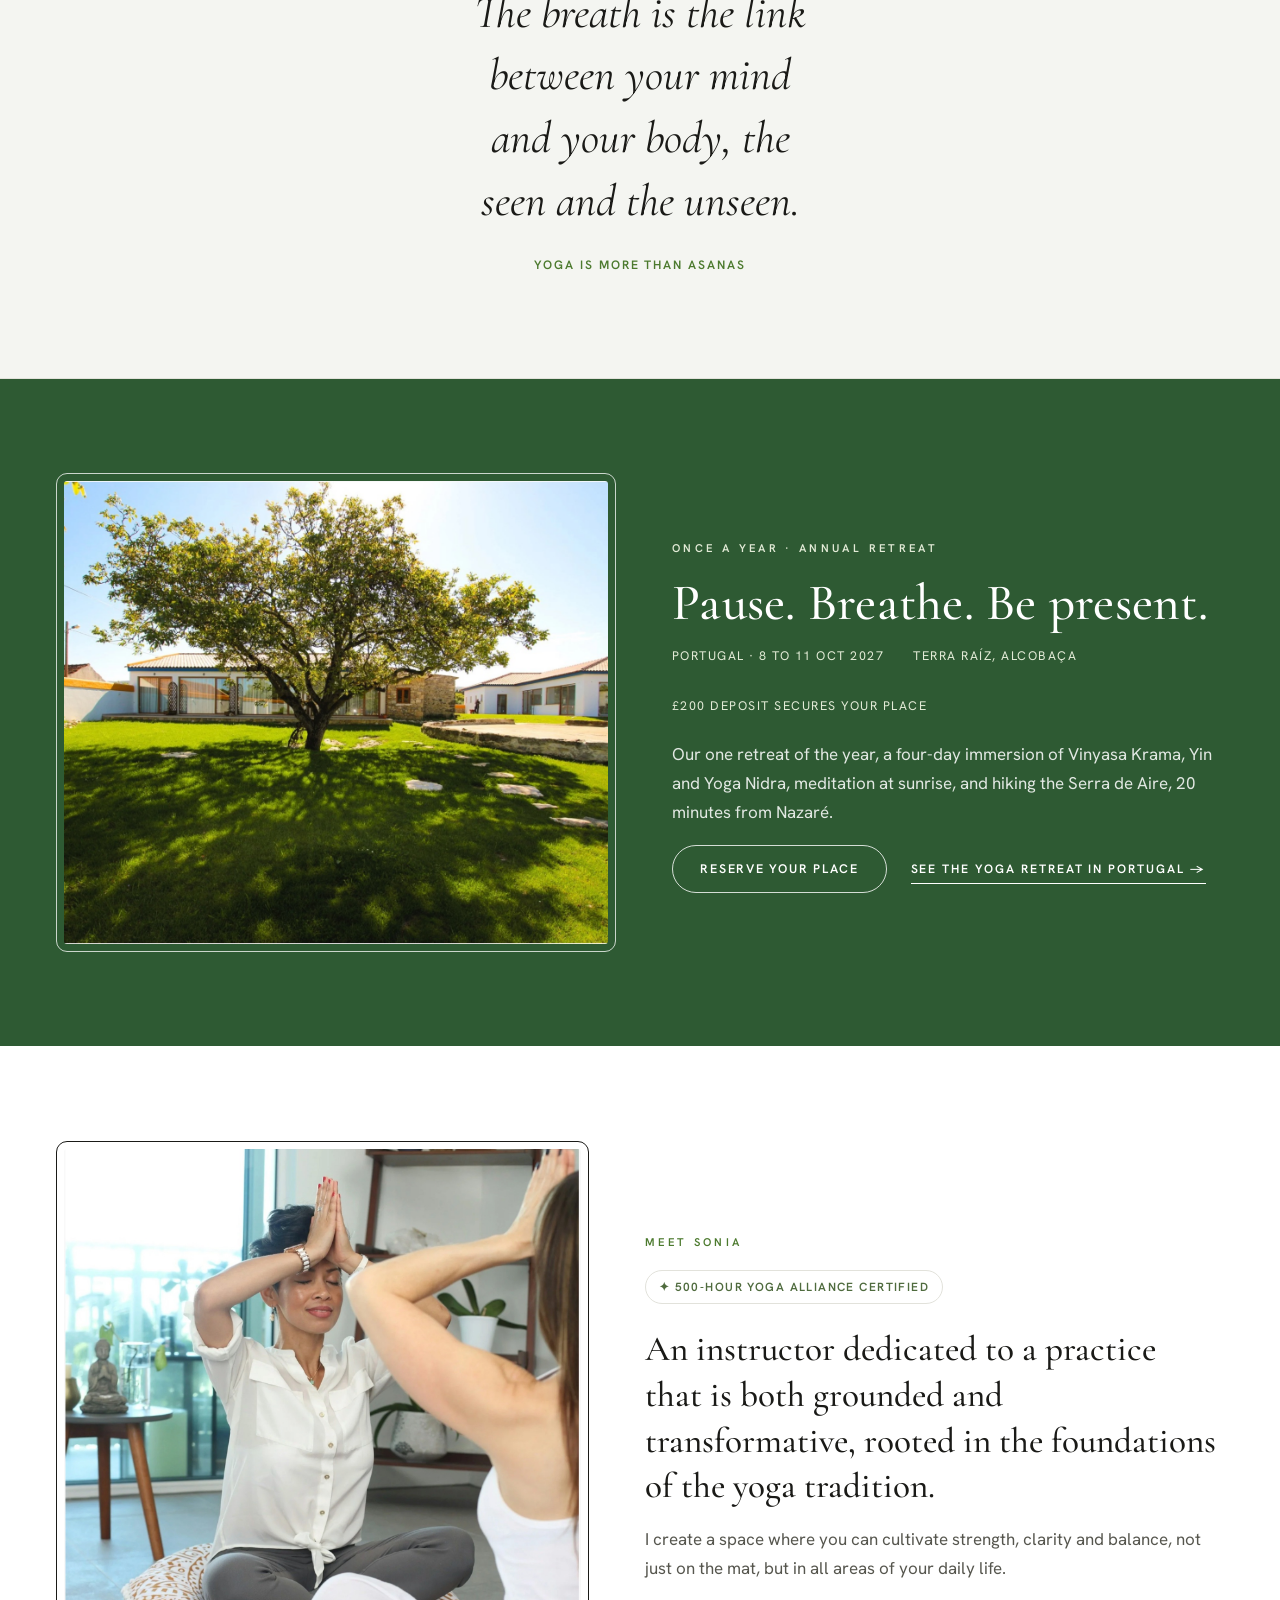
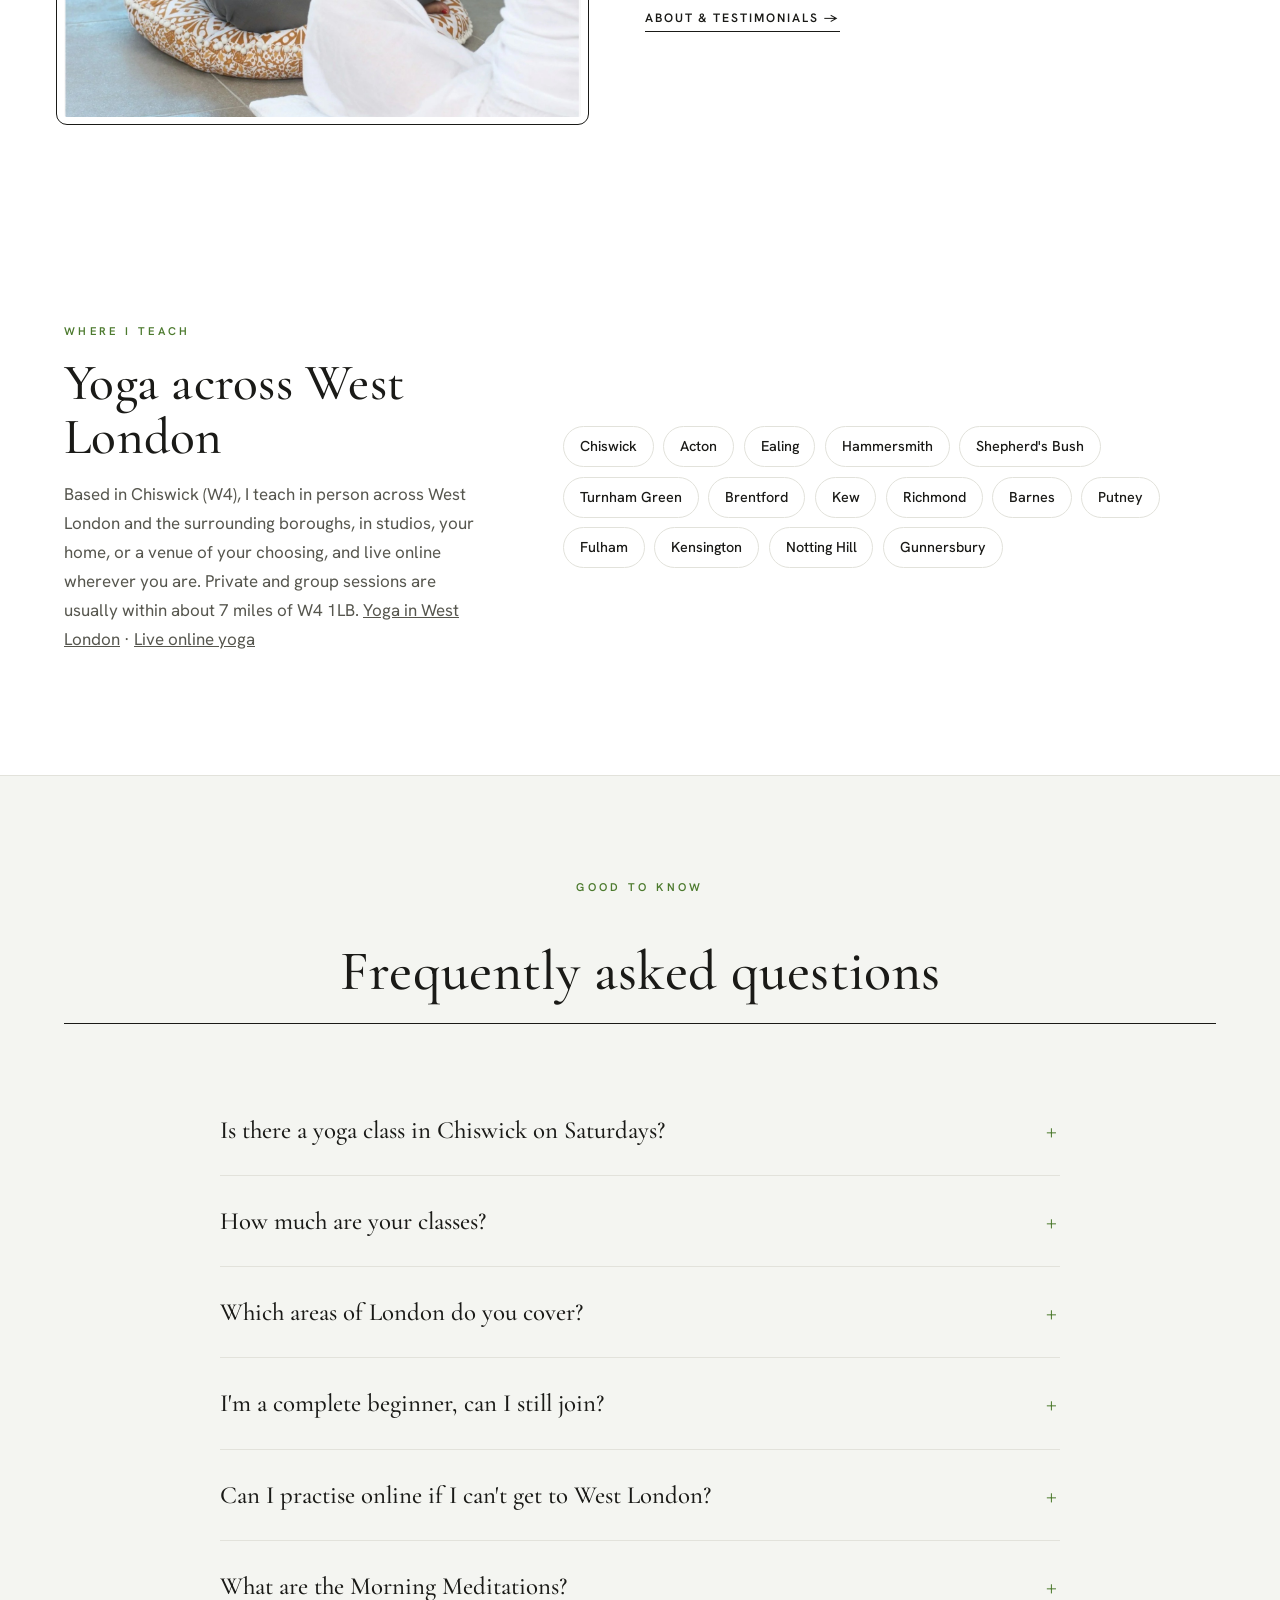
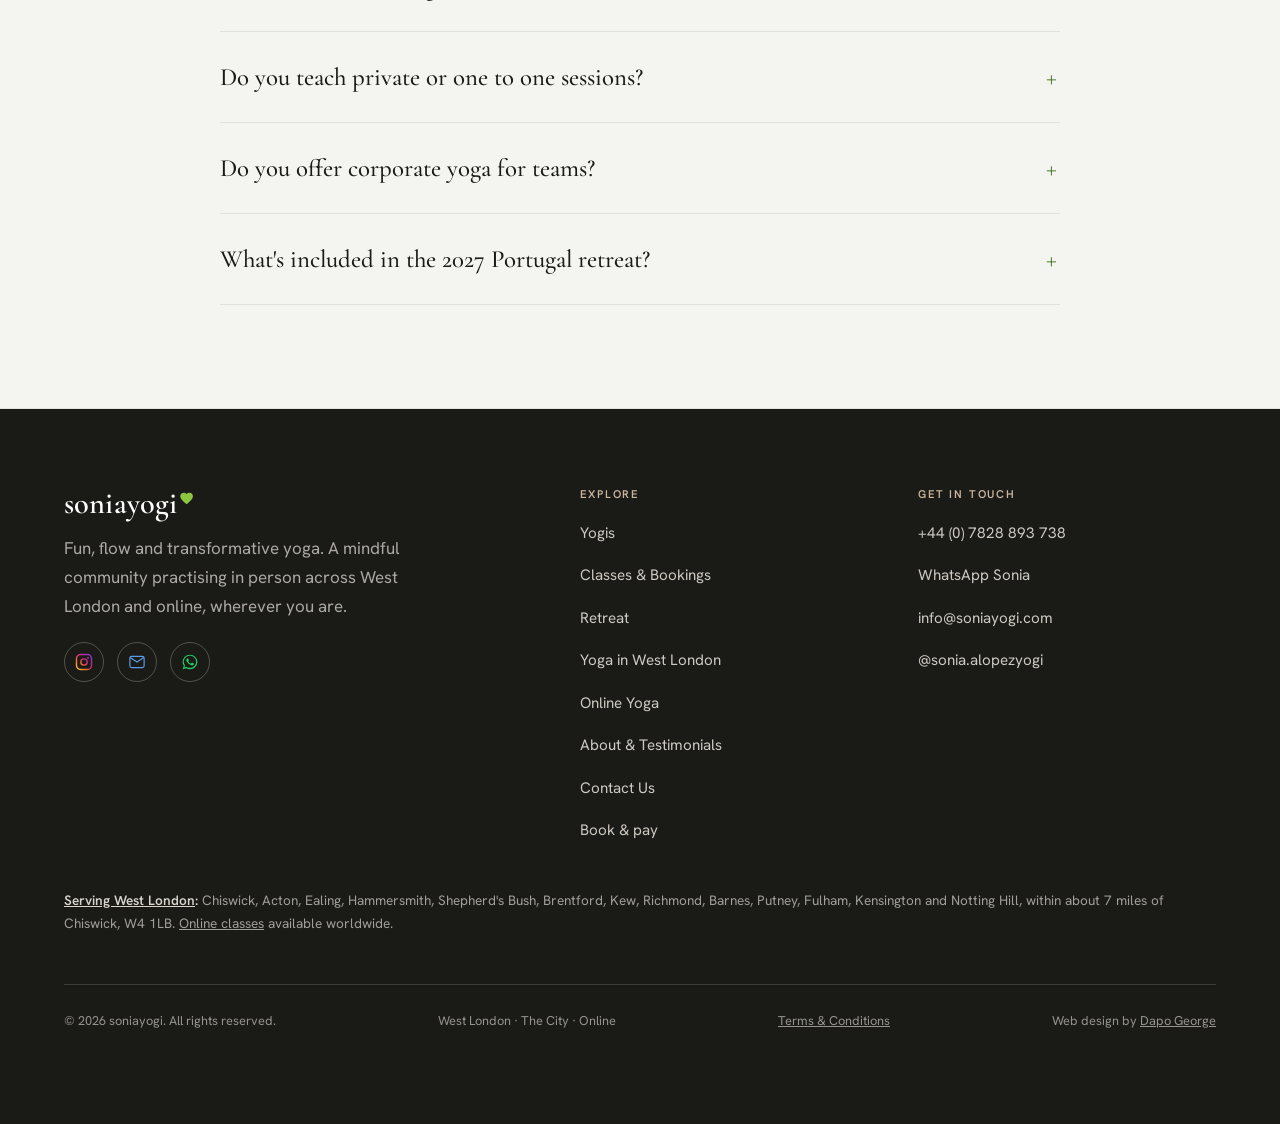
==== commit 473c516c: "Add files via upload" ====
--- a/index.html
+++ b/index.html
@@ -12,9 +12,9 @@
   gtag('config', 'G-P2XMLJMWQG');
 </script>
 
-<title>Yoga in Chiswick &amp; West London | Classes, Meditation &amp; Retreats, soniayogi</title>
-<meta name="description" content="Book hybrid yoga with Sonia, a 500-hour Yoga Alliance certified teacher in West London &amp; online. Yang & Yin, Yogasana, daily morning meditation, private one to one classes, corporate wellness, and the 2027 Portugal retreat. All levels.">
-<meta name="keywords" content="yoga West London, online yoga classes, yin yang yoga, vinyasa, yogasana, morning meditation, private yoga classes, one to one yoga, corporate yoga London, yoga retreat Portugal 2027, 500 hour yoga alliance teacher, hybrid yoga">
+<title>Yoga Chiswick W4 &amp; West London | Classes, Online Yoga &amp; Retreats, soniayogi</title>
+<meta name="description" content="Yoga in Chiswick and West London with Sonia, a 500-hour Yoga Alliance teacher. Saturday 9am Vinyasa Flow at Chiswick Town Hall, live online classes, morning meditation, private one to one yoga, corporate wellness and the 2027 Portugal retreat. All levels.">
+<meta name="keywords" content="yoga Chiswick, yoga class Chiswick Saturday, Chiswick Town Hall yoga, yoga W4, yoga West London, vinyasa flow Chiswick, yoga near me, online yoga classes, live online yoga UK, morning meditation online, yin yang yoga, private yoga teacher London, one to one yoga at home, corporate yoga London, yoga retreat Portugal 2027, beginner yoga Chiswick, yoga Acton, yoga Ealing, yoga Hammersmith">
 <meta name="author" content="Sonia · soniayogi">
 <meta name="robots" content="index, follow, max-image-preview:large">
 <link rel="canonical" href="https://soniayogi.com/">
@@ -26,7 +26,7 @@
 <meta property="og:type" content="website">
 <meta property="og:site_name" content="soniayogi">
 <meta property="og:title" content="Yoga in West London & Online | Classes, Meditation & Retreats, soniayogi">
-<meta property="og:description" content="Hybrid yoga, daily morning meditation, corporate wellness, and the 2027 Portugal retreat. Pause · Breathe · Be Present.">
+<meta property="og:description" content="Saturday 9am Vinyasa Flow at Chiswick Town Hall, live online yoga, morning meditation, private sessions and the 2027 Portugal retreat.">
 <meta property="og:url" content="https://soniayogi.com/">
 <meta property="og:image" content="https://soniayogi.com/images/hero-sonia.jpg">
 <meta property="og:locale" content="en_GB">
@@ -83,6 +83,9 @@
       "sameAs": ["https://www.instagram.com/sonia.alopezyogi"],
       "founder": { "@id": "https://soniayogi.com/#sonia" },
       "makesOffer": [
+        { "@type": "Offer", "price": "12.50", "priceCurrency": "GBP", "itemOffered": { "@type": "Service", "name": "Saturday Vinyasa Flow & Mindfulness Meditation, Chiswick Town Hall" } },
+        { "@type": "Offer", "price": "45", "priceCurrency": "GBP", "itemOffered": { "@type": "Service", "name": "Package of 4 yoga classes" } },
+        { "@type": "Offer", "price": "55", "priceCurrency": "GBP", "itemOffered": { "@type": "Service", "name": "Gift package of 5 yoga classes" } },
         { "@type": "Offer", "itemOffered": { "@type": "Service", "name": "Yang & Yin Hybrid Yoga Class" } },
         { "@type": "Offer", "itemOffered": { "@type": "Service", "name": "Yogasana Hybrid Yoga Class" } },
         { "@type": "Offer", "itemOffered": { "@type": "Service", "name": "Morning Meditation" } },
@@ -355,6 +358,8 @@
     <h2>Frequently asked questions</h2>
   </div>
   <div class="faq-list">
+    <details class="faq reveal"><summary>Is there a yoga class in Chiswick on Saturdays?</summary><div class="faq-answer"><p>Yes. Every Saturday at 9:00am I teach a 75 minute Vinyasa Flow and Mindfulness Meditation class at Chiswick Town Hall, Heathfield Terrace, W4 4JN. All levels are welcome. Drop in for £12.50, paid in person on the day. <a href="pay.html?for=saturday">Reserve your place →</a></p></div></details>
+    <details class="faq reveal"><summary>How much are your classes?</summary><div class="faq-answer"><p>Drop-in classes are donation based, so you give what you feel. You can also buy a package of 4 classes for £45, or a gift package of 5 classes for £55. The Saturday class at Chiswick Town Hall is £12.50, paid in person. <a href="pay.html">Book and pay →</a></p></div></details>
     <details class="faq reveal"><summary>Which areas of London do you cover?</summary><div class="faq-answer"><p>I'm based in Chiswick, W4, and teach in person across West London, including Acton, Ealing, Hammersmith, Shepherd's Bush, Brentford, Kew, Richmond, Barnes, Putney, Fulham, Kensington and Notting Hill, typically within around 7 miles of W4 1LB. If you're a little further out, just ask. Online classes are open to everyone, anywhere.</p></div></details>
     <details class="faq reveal"><summary>I'm a complete beginner, can I still join?</summary><div class="faq-answer"><p>Absolutely. Every class is suitable for all levels and you don't need to be flexible to start, yoga is what builds flexibility. You'll get clear, kind guidance whether you join in person or online.</p></div></details>
     <details class="faq reveal"><summary>Can I practise online if I can't get to West London?</summary><div class="faq-answer"><p>Yes. Every class runs on a hybrid model, join in person across West London and the City, or via high-quality live stream from your most comfortable spot at home, anywhere in the world.</p></div></details>
@@ -423,6 +428,8 @@
   "@context": "https://schema.org",
   "@type": "FAQPage",
   "mainEntity": [
+    { "@type": "Question", "name": "Is there a yoga class in Chiswick on Saturdays?", "acceptedAnswer": { "@type": "Answer", "text": "Yes. Every Saturday at 9:00am Sonia teaches a 75 minute Vinyasa Flow and Mindfulness Meditation class at Chiswick Town Hall, Heathfield Terrace, London W4 4JN. It is open to all levels, from complete beginners to experienced yogis. Drop in for £12.50, paid in person on the day, and reserve your place online." } },
+    { "@type": "Question", "name": "How much are your classes?", "acceptedAnswer": { "@type": "Answer", "text": "Drop-in classes are donation based, so you give what you feel. Packages are also available: 4 classes for £45, or a gift package of 5 classes for £55. The Saturday Vinyasa Flow class at Chiswick Town Hall is £12.50, paid in person." } },
     { "@type": "Question", "name": "Which areas of London do you cover?", "acceptedAnswer": { "@type": "Answer", "text": "Based in Chiswick, W4, I teach in person across West London including Acton, Ealing, Hammersmith, Shepherd's Bush, Brentford, Kew, Richmond, Barnes, Putney, Fulham, Kensington and Notting Hill, typically within around 7 miles of W4 1LB. Online classes are open to everyone, anywhere." } },
     { "@type": "Question", "name": "I'm a complete beginner, can I still join?", "acceptedAnswer": { "@type": "Answer", "text": "Absolutely. Every class is suitable for all levels and you don't need to be flexible to start, yoga is what builds flexibility. You'll get clear, kind guidance whether you join in person or online." } },
     { "@type": "Question", "name": "Can I practise online if I can't get to West London?", "acceptedAnswer": { "@type": "Answer", "text": "Yes. Every class runs on a hybrid model, join in person across West London and the City, or via high-quality live stream from home, anywhere in the world." } },
